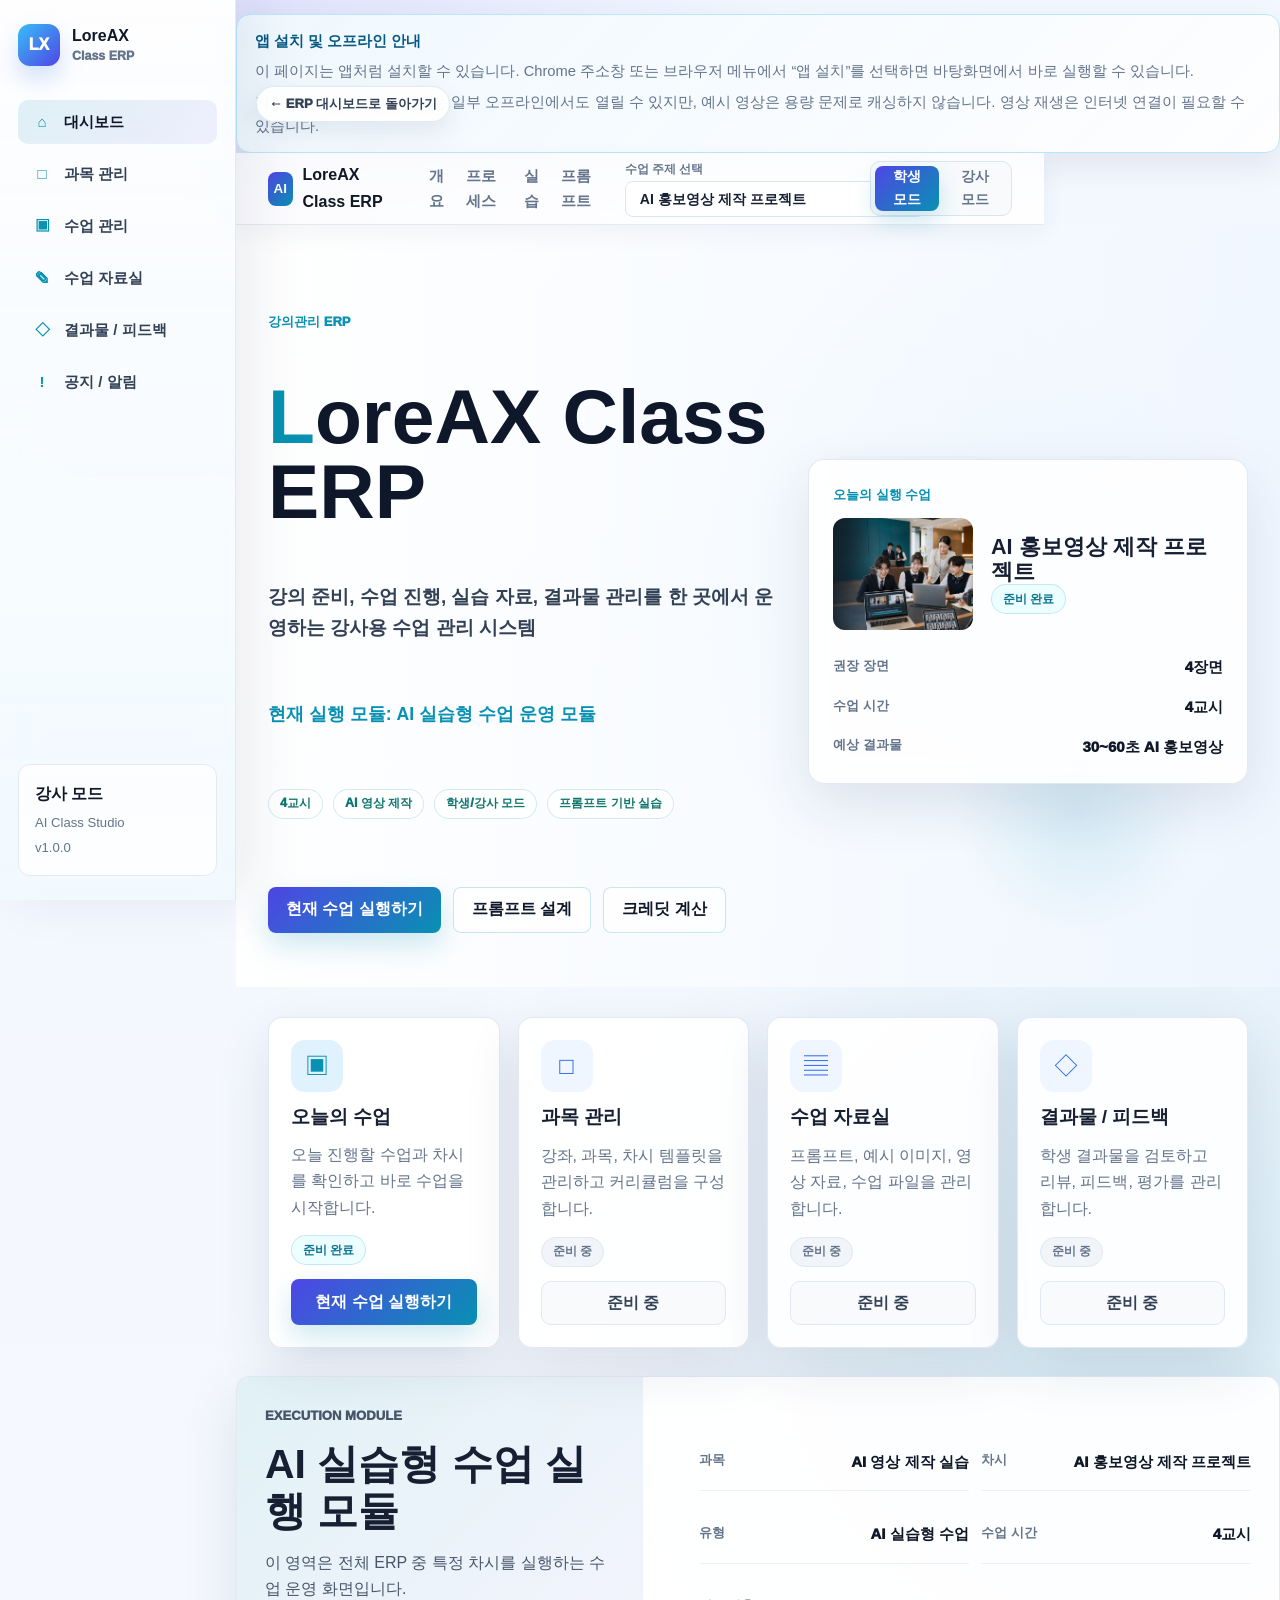
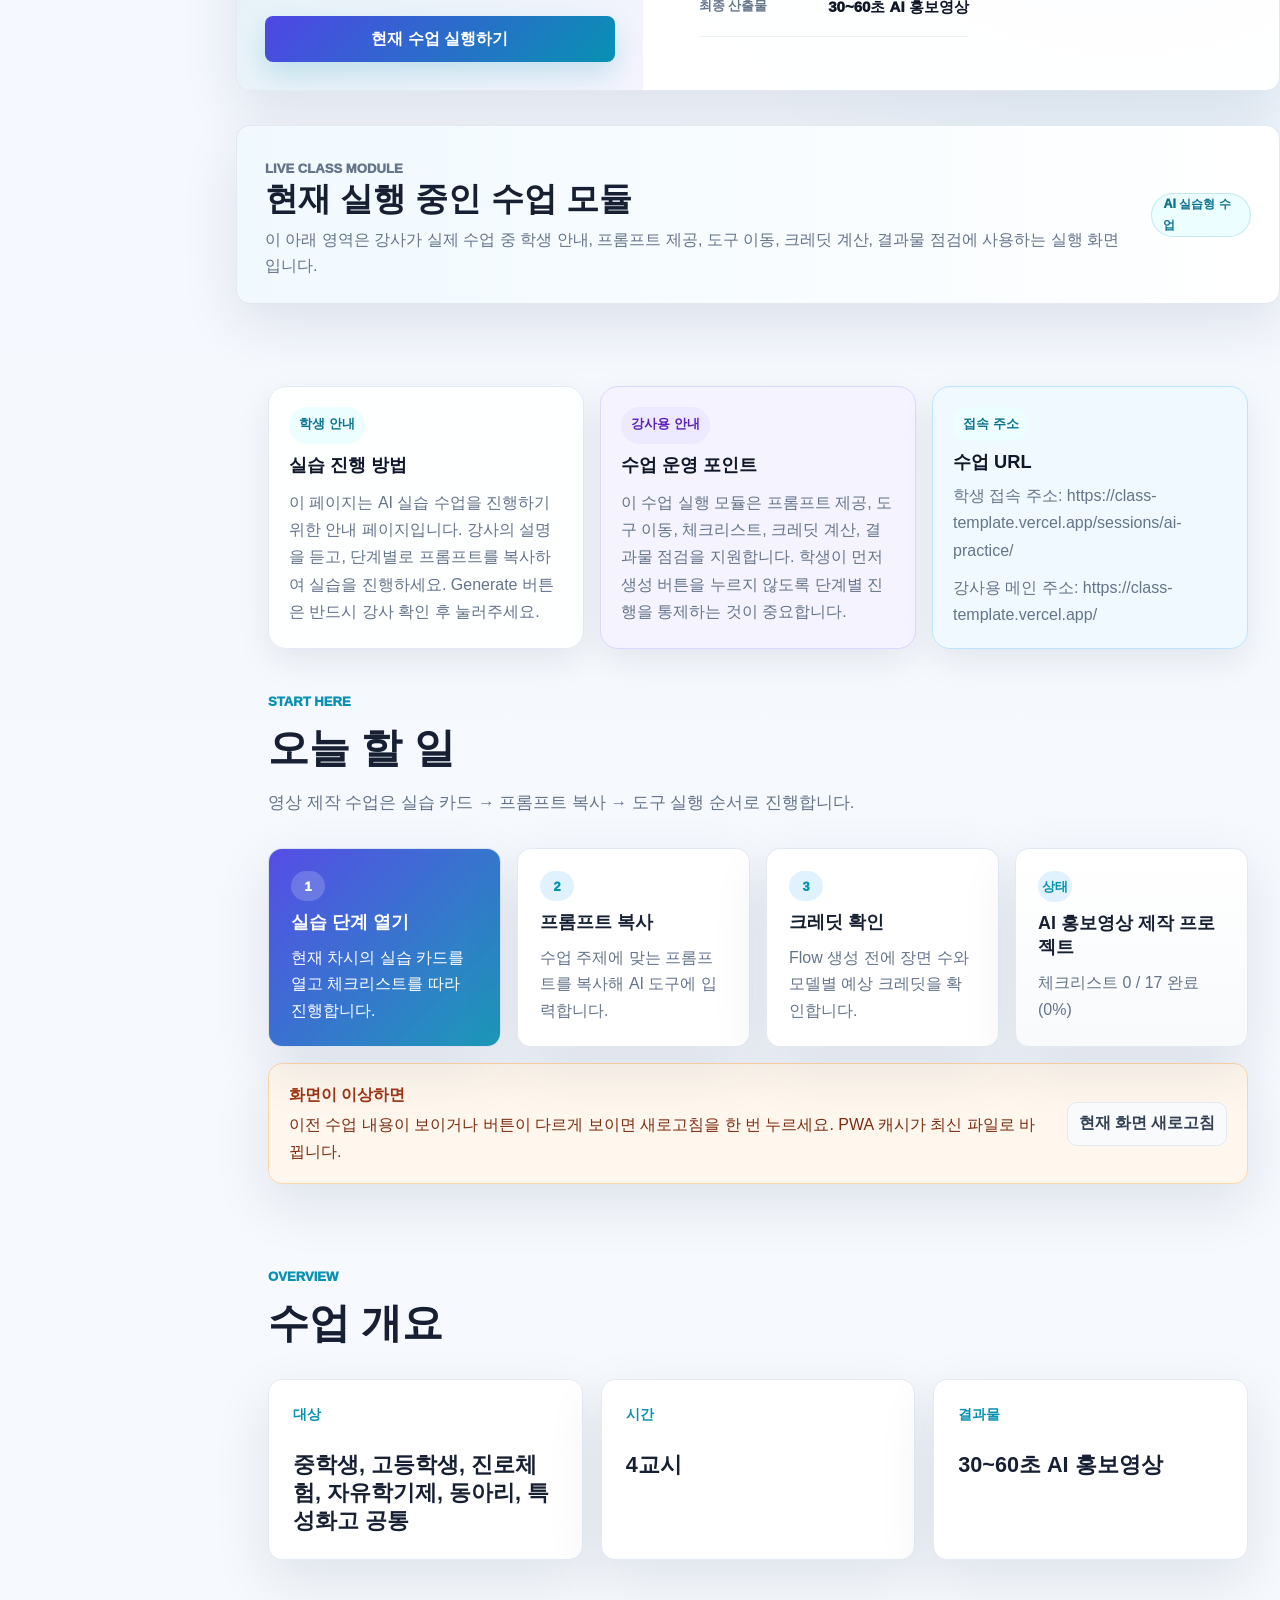
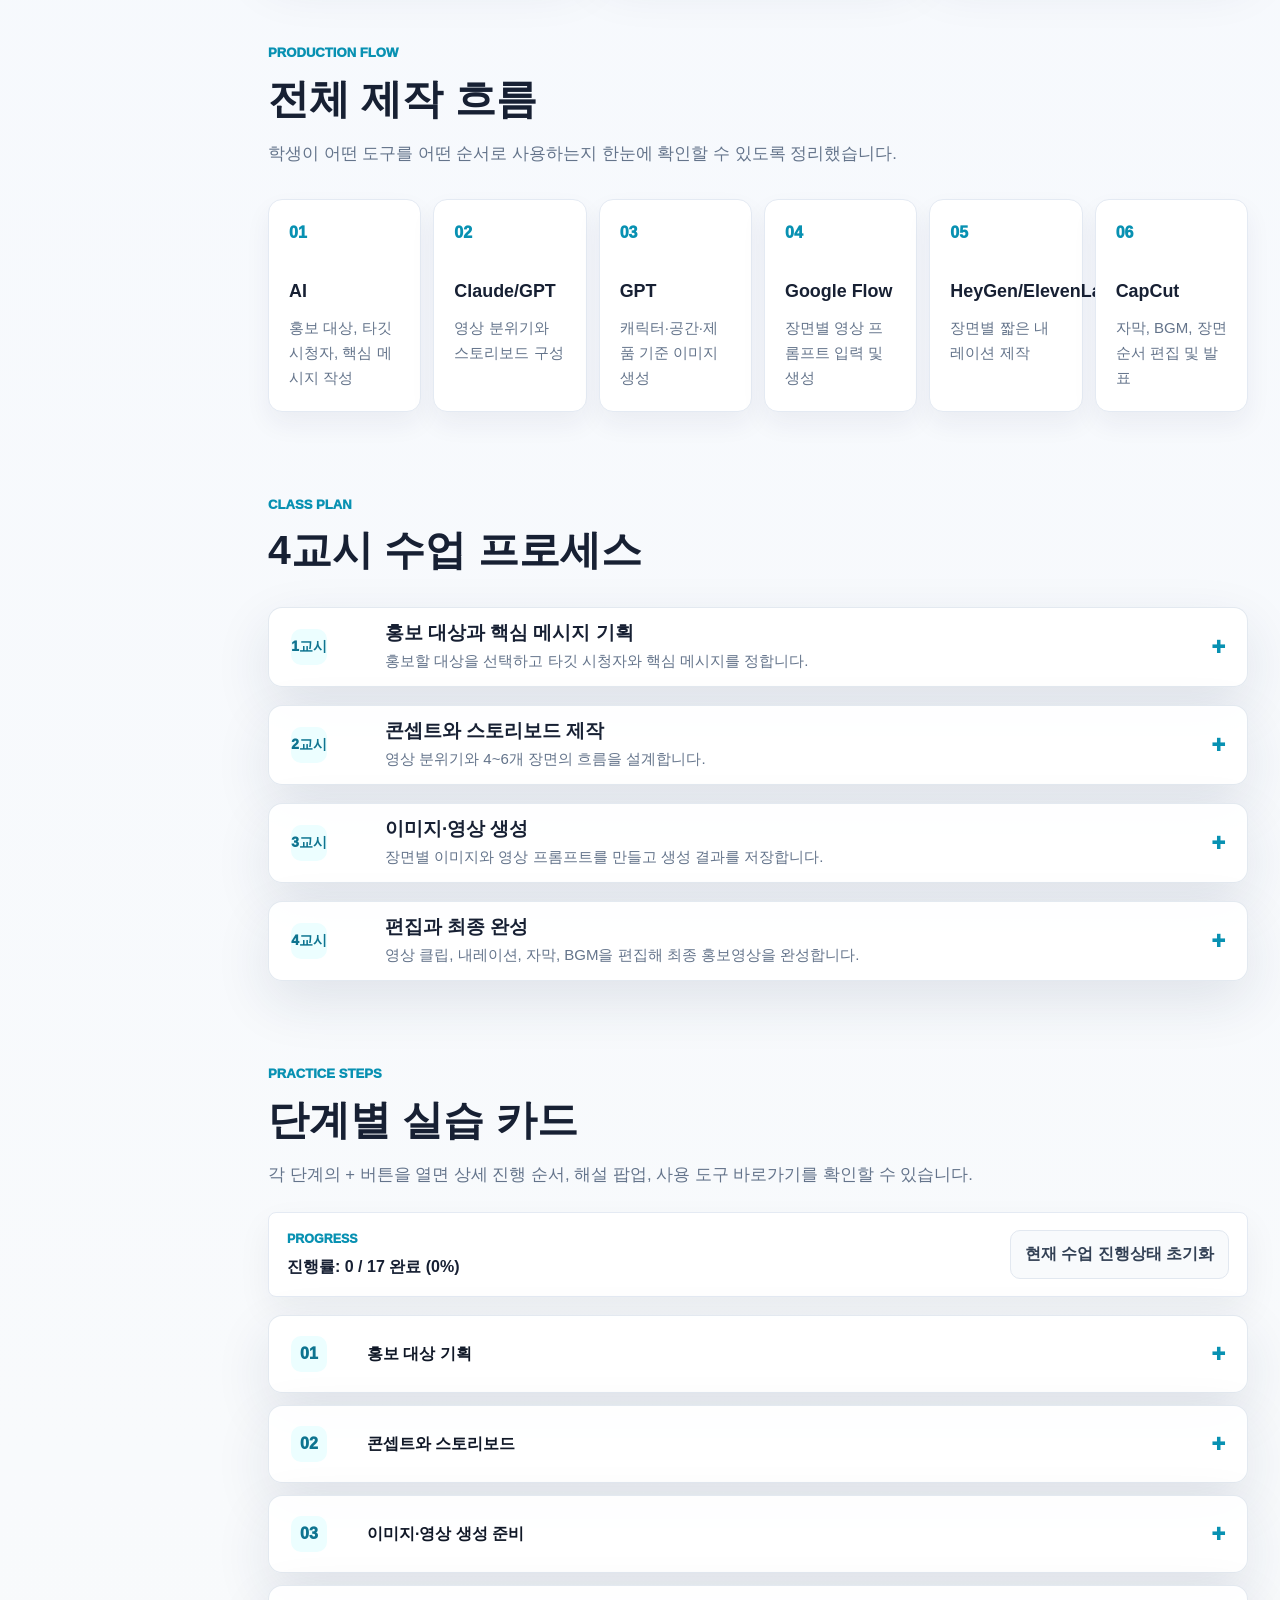
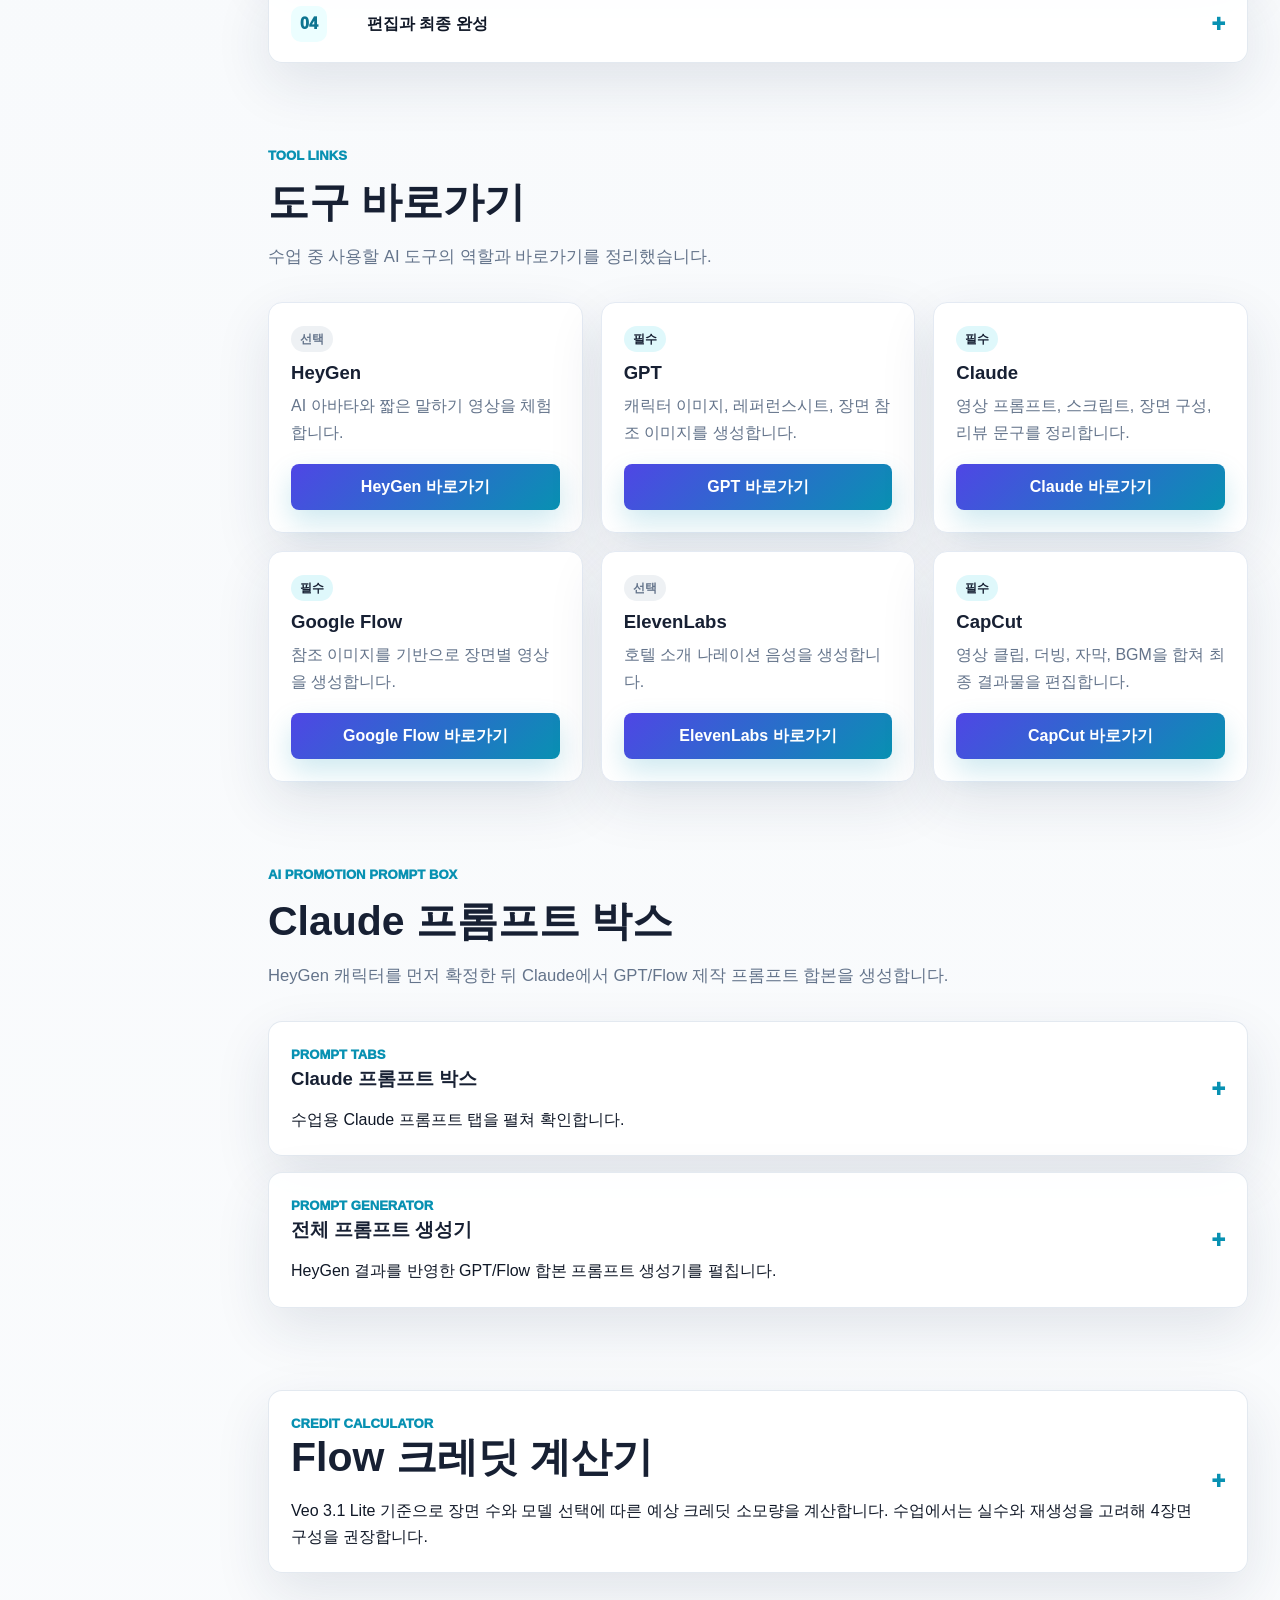
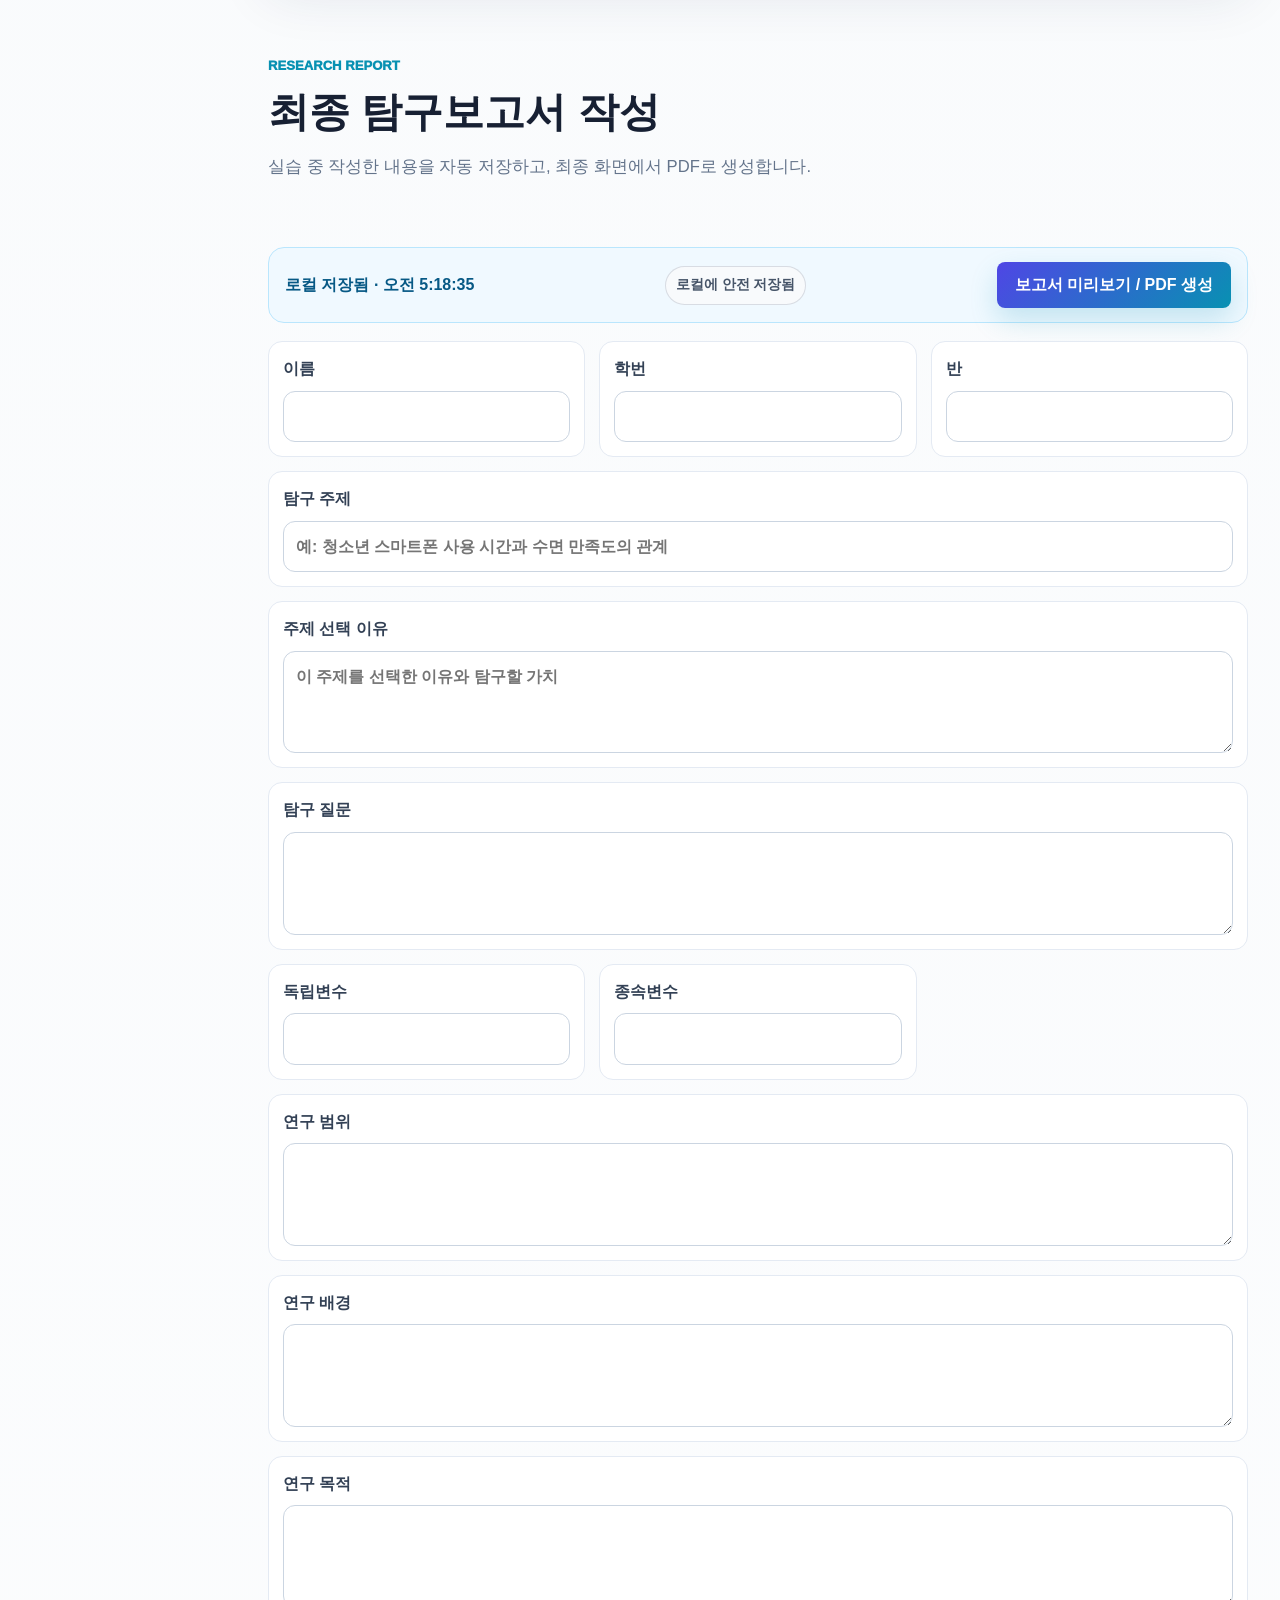
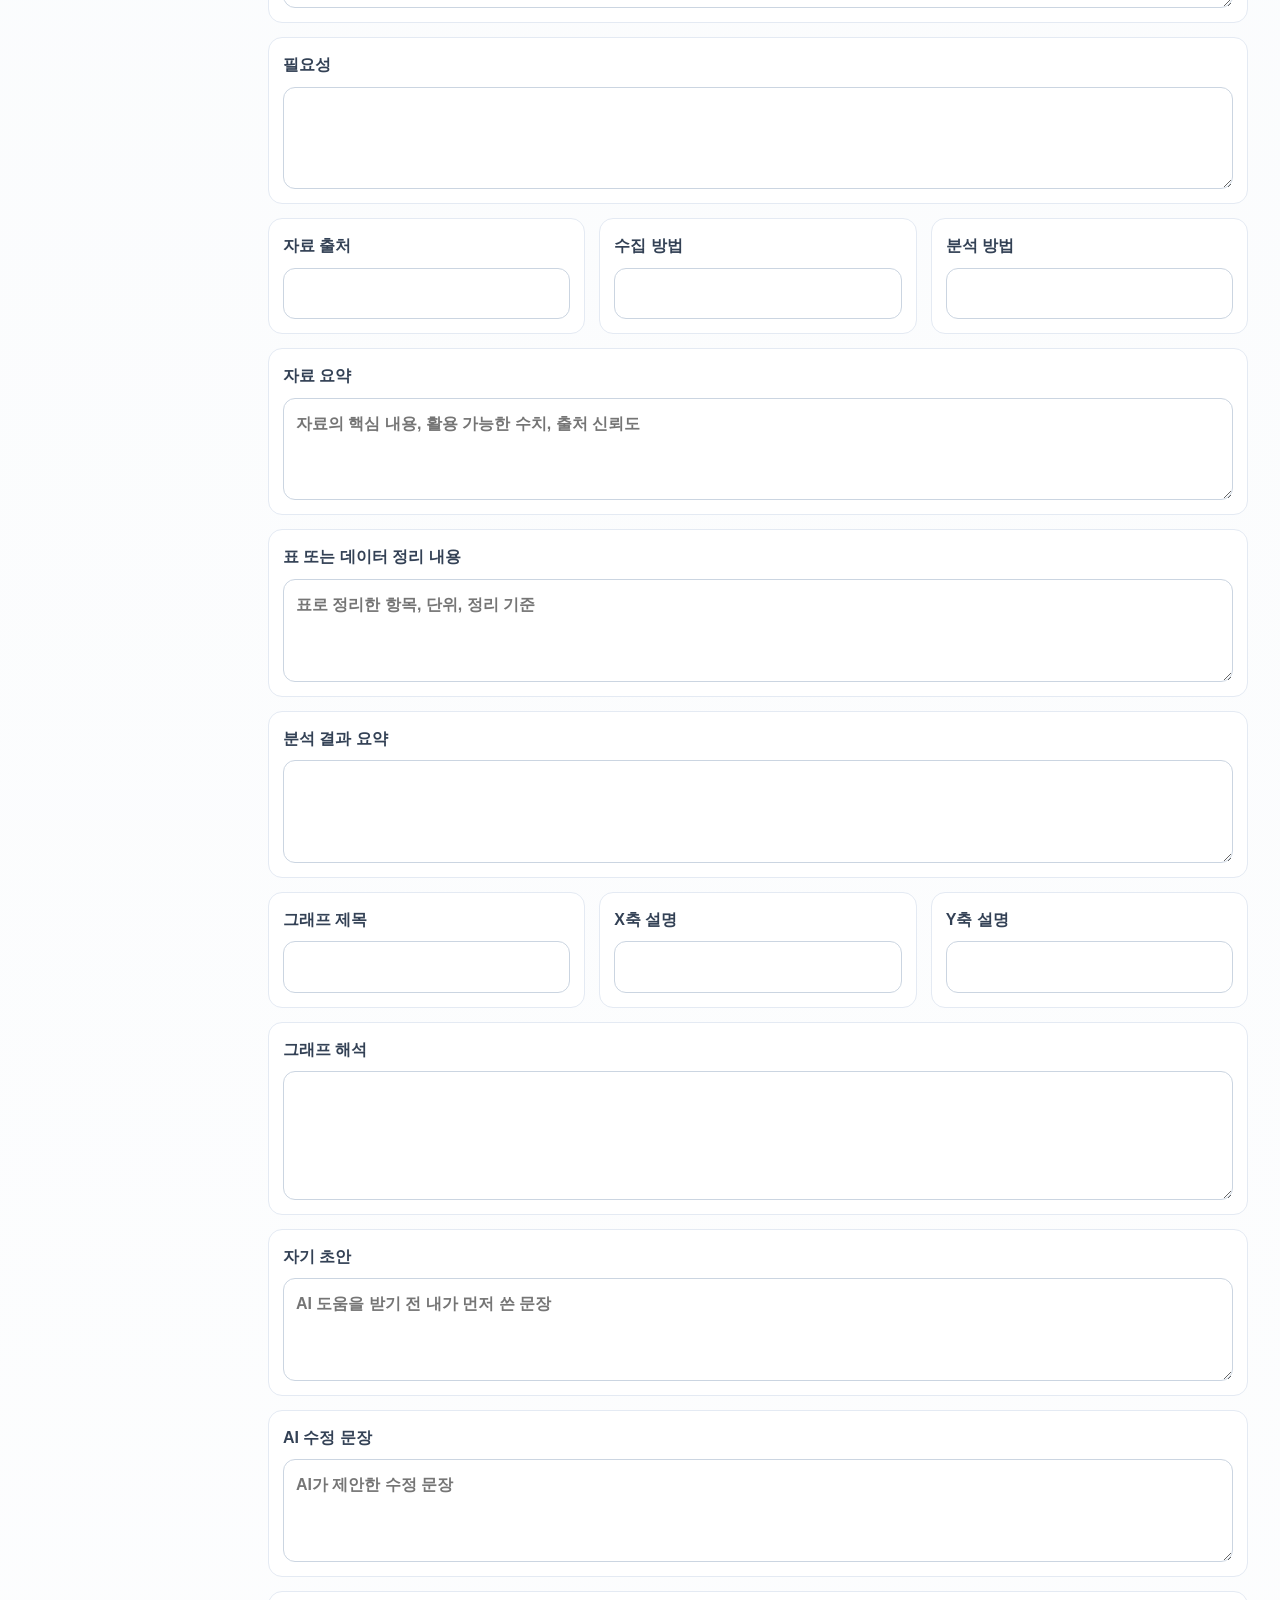
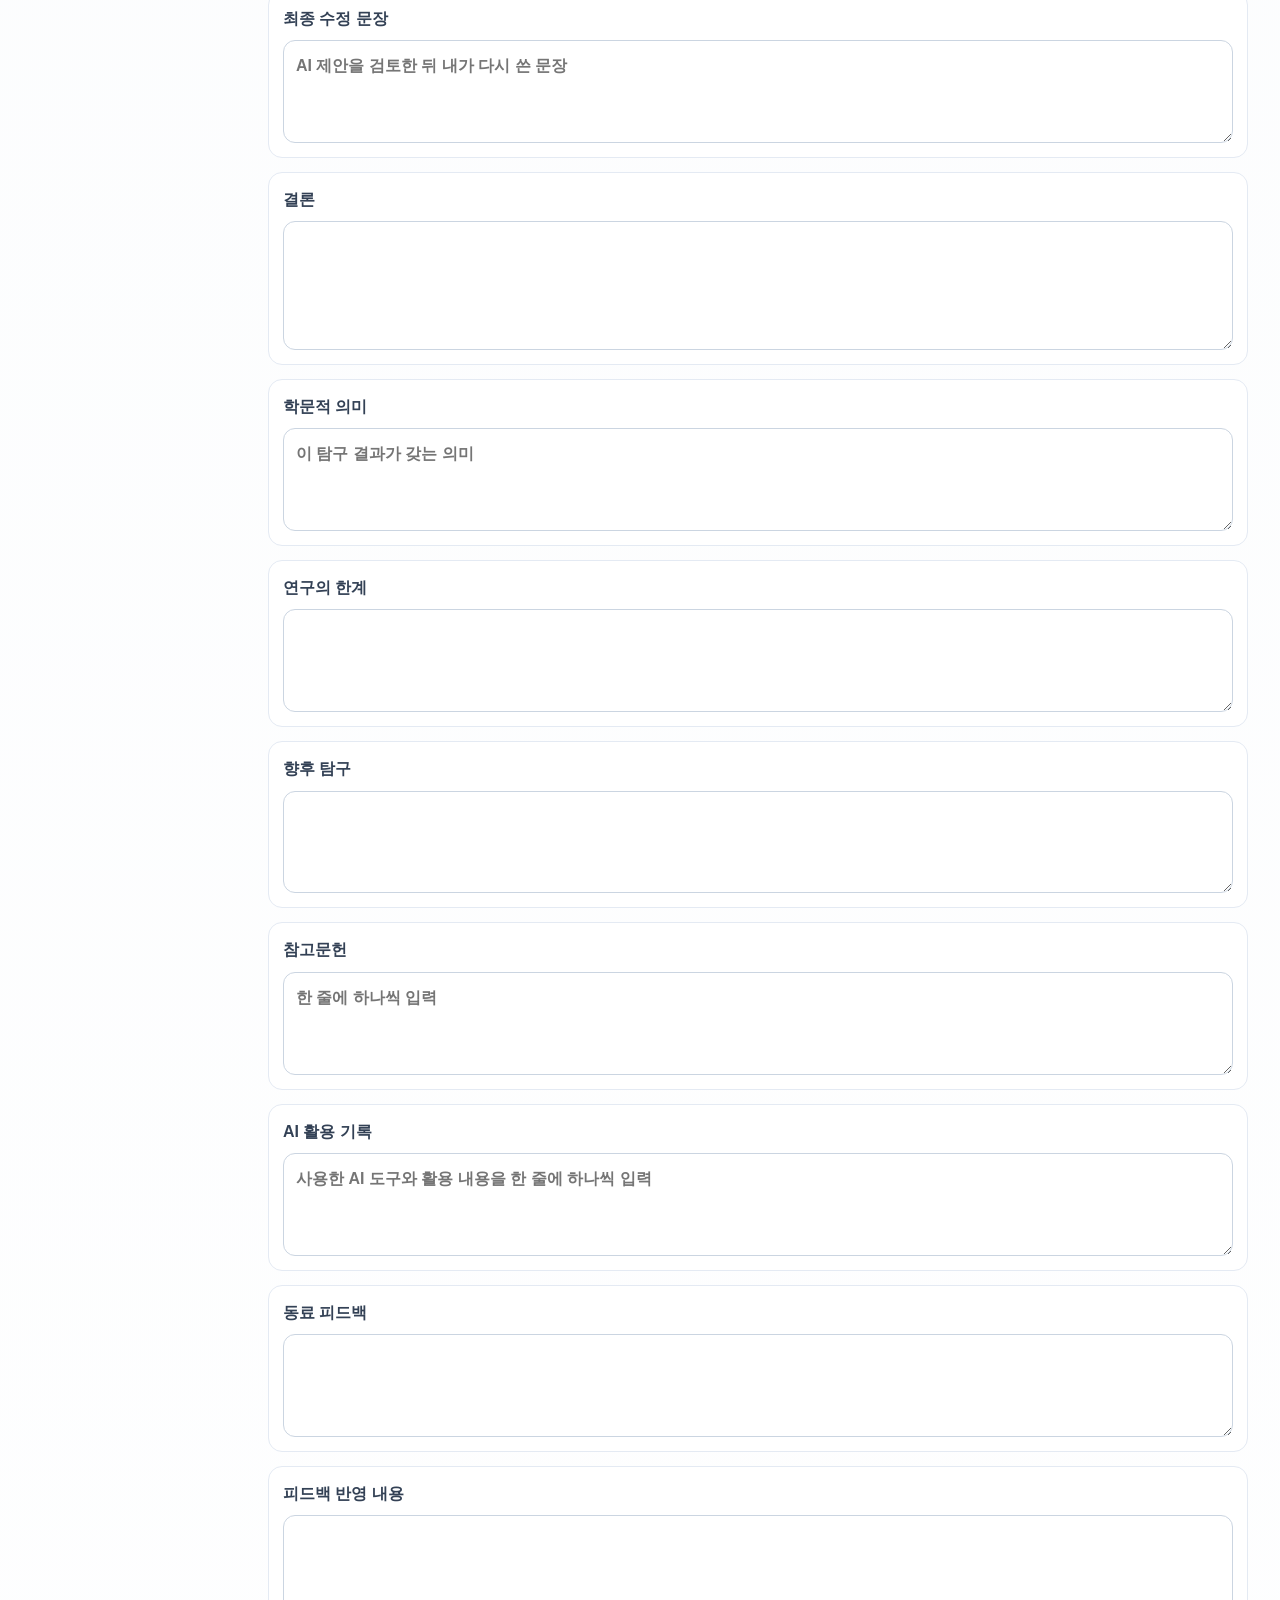
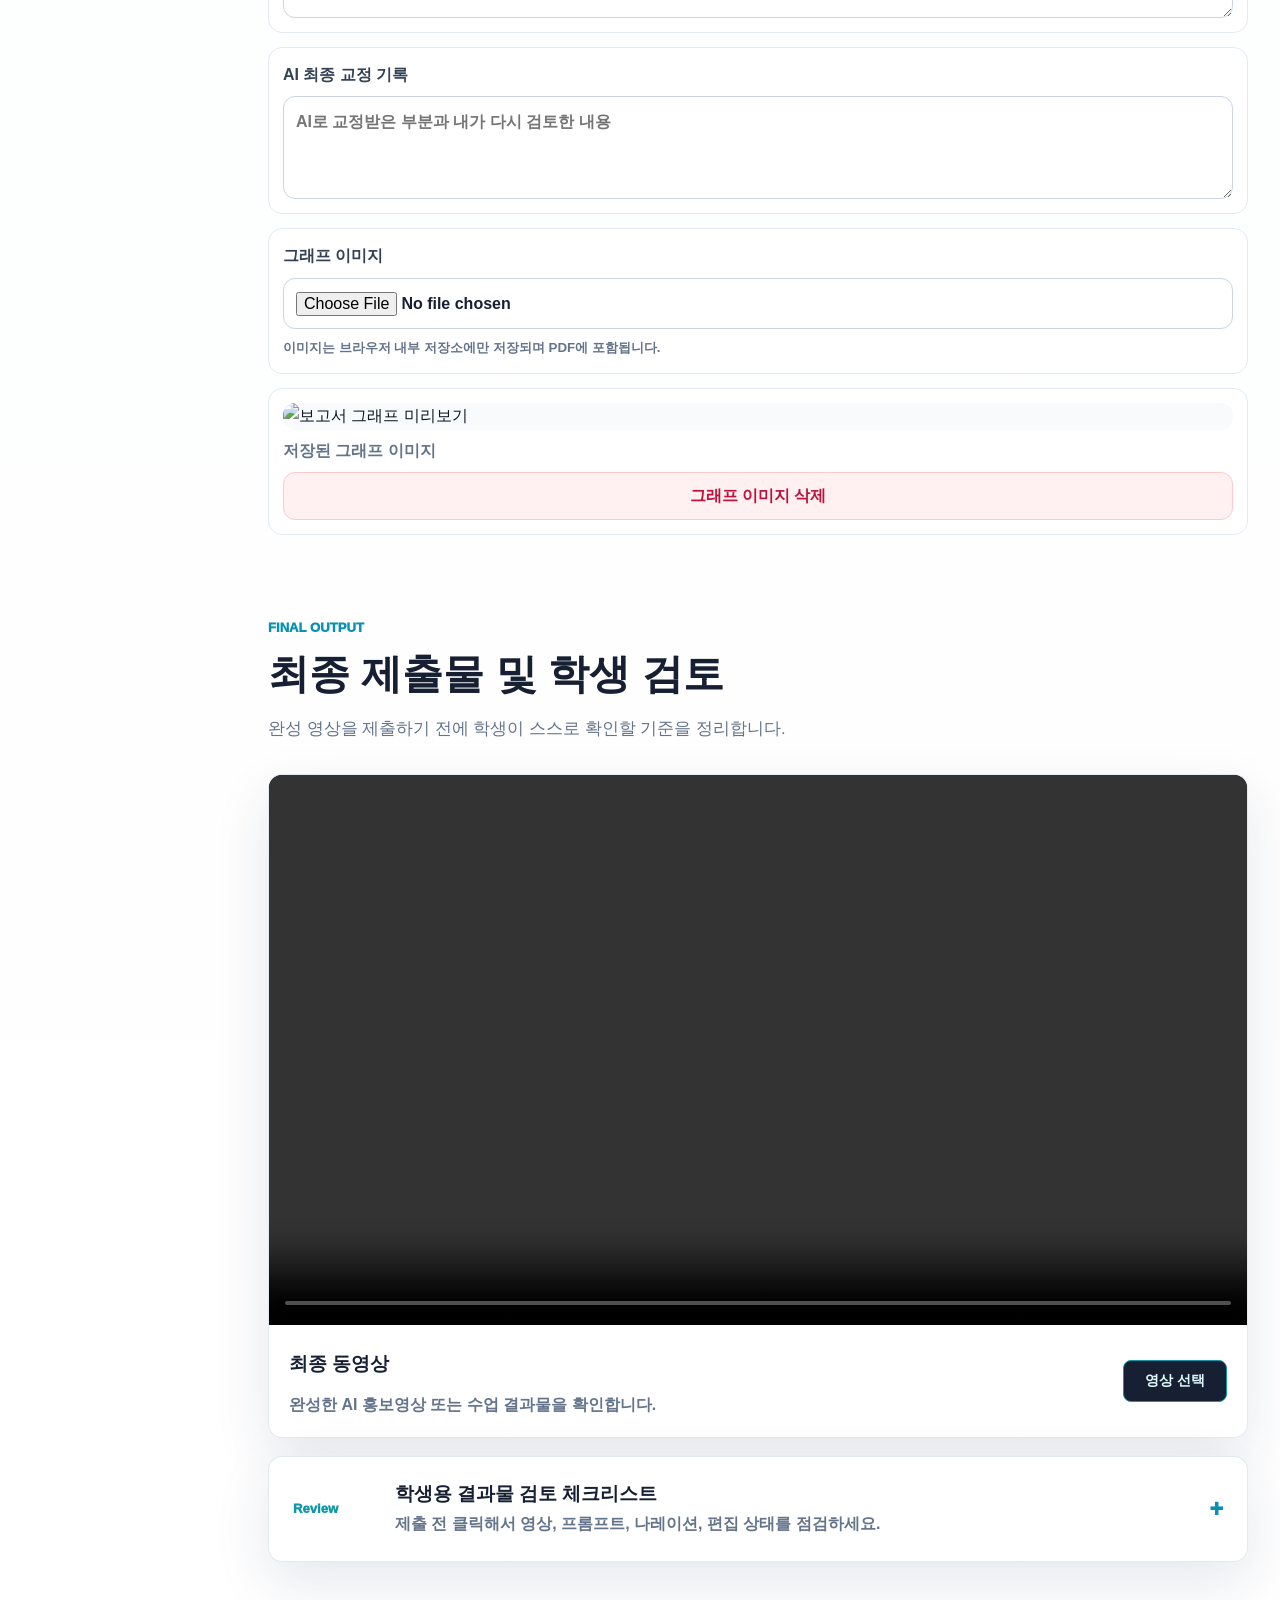
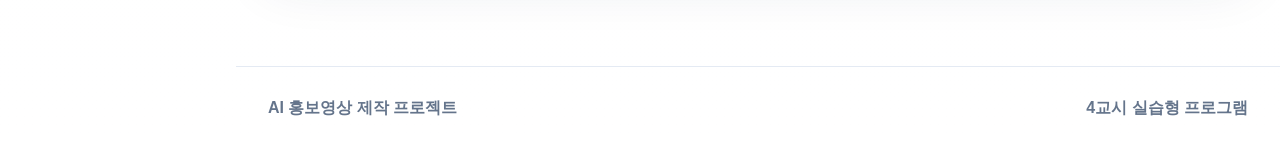
==== sessions/ai-practice/index.html @ 1d0dc6a7 "Save class-template project baseline" ====
﻿<!doctype html>
<html lang="ko">
  <head>
    <meta charset="utf-8" />
    <meta name="viewport" content="width=device-width, initial-scale=1" />
    <title>AI 홍보영상 제작 프로젝트</title>
    <meta
      name="description"
      content="중·고등학생을 위한 4교시 실습형 AI 홍보영상 제작 프로젝트"
    />
    <link
      rel="icon"
      href="data:image/svg+xml,%3Csvg xmlns='http://www.w3.org/2000/svg' viewBox='0 0 64 64'%3E%3Crect width='64' height='64' rx='14' fill='%23111b2b'/%3E%3Ctext x='32' y='39' text-anchor='middle' font-size='20' font-family='Arial' font-weight='700' fill='%23c7a15a'%3EAI%3C/text%3E%3C/svg%3E"
    />
    <link rel="manifest" href="../../manifest.json" />
    <meta name="theme-color" content="#6BCBC4" />
    <meta name="apple-mobile-web-app-capable" content="yes" />
    <meta name="apple-mobile-web-app-title" content="LoreAX ERP" />
    <meta name="apple-mobile-web-app-status-bar-style" content="default" />
    <link rel="stylesheet" href="./styles.css?v=class-ready-5" />
  </head>
  <body>
    <a class="back-to-erp" href="../../index.html">← ERP 대시보드로 돌아가기</a>
    <aside class="pwa-notice pwa-notice-compact" aria-label="앱 설치 및 오프라인 안내">
      <strong>앱 설치 및 오프라인 안내</strong>
      <p>이 페이지는 앱처럼 설치할 수 있습니다. Chrome 주소창 또는 브라우저 메뉴에서 “앱 설치”를 선택하면 바탕화면에서 바로 실행할 수 있습니다.</p>
      <p>기본 화면과 프롬프트 자료는 일부 오프라인에서도 열릴 수 있지만, 예시 영상은 용량 문제로 캐싱하지 않습니다. 영상 재생은 인터넷 연결이 필요할 수 있습니다.</p>
    </aside>
    <aside class="erp-sidebar" aria-label="ERP 사이드바">
      <a class="erp-logo" href="#top" aria-label="LoreAX Class ERP 홈">
        <span class="erp-logo-mark">LX</span>
        <span>
          <strong>LoreAX</strong>
          <small>Class ERP</small>
        </span>
      </a>
      <nav class="erp-sidebar-nav" aria-label="ERP 메뉴">
        <a class="is-active" href="#top"><span>⌂</span>대시보드</a>
        <a href="#overview"><span>□</span>과목 관리</a>
        <a href="#classes"><span>▣</span>수업 관리</a>
        <a href="#prompts"><span>✎</span>수업 자료실</a>
        <a href="#samples"><span>◇</span>결과물 / 피드백</a>
        <a href="#instructorPanel"><span>!</span>공지 / 알림</a>
      </nav>
      <div class="erp-sidebar-footer">
        <strong>강사 모드</strong>
        <span>AI Class Studio</span>
        <small>v1.0.0</small>
      </div>
    </aside>
    <header class="site-header" aria-label="상단 메뉴">
      <a class="brand" href="#top" aria-label="홈">
        <span class="brand-mark">AI</span>
        <span id="brandLabel">LoreAX Class ERP</span>
      </a>
      <nav class="nav-links" aria-label="페이지 이동">
        <a href="#overview">개요</a>
        <a href="#process">프로세스</a>
        <a href="#practice">실습</a>
        <a href="#prompts">프롬프트</a>
      </nav>
      <label class="lesson-selector">
        <span>수업 주제 선택</span>
        <select id="lessonSelect" aria-label="수업 주제 선택"></select>
      </label>
      <div class="mode-toggle" aria-label="화면 모드 선택">
        <button class="mode-toggle-button is-active" type="button" data-mode="student">학생 모드</button>
        <button class="mode-toggle-button" type="button" data-mode="teacher">강사 모드</button>
      </div>
    </header>

    <main id="top">
      <section class="hero" aria-label="강의 소개">
        <img class="hero-image" src="../../assets/hotel-ai-video-class-hero.png" alt="" aria-hidden="true" />
        <div class="hero-shade" aria-hidden="true"></div>
        <div class="hero-content">
          <p id="heroEyebrow" class="eyebrow">강의관리 ERP</p>
          <h1 id="heroTitle">LoreAX Class ERP</h1>
          <p id="heroSubtitle" class="hero-subtitle">강의 준비, 수업 진행, 실습 자료, 결과물 관리를 한 곳에서 운영하는 강사용 수업 관리 시스템</p>
          <p id="heroCopy" class="hero-copy">
            현재 실행 모듈: AI 실습형 수업 운영 모듈
          </p>
          <div class="hero-chips" aria-label="수업 주요 정보">
            <span>4교시</span>
            <span>AI 영상 제작</span>
            <span>학생/강사 모드</span>
            <span>프롬프트 기반 실습</span>
          </div>
          <div class="hero-actions" aria-label="주요 이동">
            <a class="primary-action" href="#activeModule">현재 수업 실행하기</a>
            <a class="secondary-action" href="#prompts">프롬프트 설계</a>
            <a class="secondary-action" href="#creditCalculator">크레딧 계산</a>
          </div>
          <aside class="hero-dashboard-card" aria-label="오늘의 실행 수업">
            <p class="eyebrow">오늘의 실행 수업</p>
            <div class="hero-dashboard-main">
              <img src="../../assets/hotel-ai-video-class-hero.png" alt="" aria-hidden="true" />
              <div>
                <h2 id="heroModuleTitle">AI 홍보영상 제작 프로젝트</h2>
                <span class="status-pill is-ready">준비 완료</span>
              </div>
            </div>
            <dl>
              <div><dt>권장 장면</dt><dd id="heroRecommendedScenes">4장면</dd></div>
              <div><dt>수업 시간</dt><dd id="heroDuration">4교시</dd></div>
              <div><dt>예상 결과물</dt><dd id="heroFinalOutput">30~40초 영상</dd></div>
            </dl>
          </aside>
        </div>
      </section>

      <section class="erp-dashboard section" aria-label="ERP 메인 카드">
        <article class="erp-main-card is-primary">
          <span class="erp-card-icon">▣</span>
          <h2>오늘의 수업</h2>
          <p>오늘 진행할 수업과 차시를 확인하고 바로 수업을 시작합니다.</p>
          <span class="status-pill is-ready">준비 완료</span>
          <a class="primary-action" href="#activeModule">현재 수업 실행하기</a>
        </article>
        <article class="erp-main-card">
          <span class="erp-card-icon">□</span>
          <h2>과목 관리</h2>
          <p>강좌, 과목, 차시 템플릿을 관리하고 커리큘럼을 구성합니다.</p>
          <span class="status-pill is-muted">준비 중</span>
          <button class="secondary-dashboard-button" type="button">준비 중</button>
        </article>
        <article class="erp-main-card">
          <span class="erp-card-icon">▤</span>
          <h2>수업 자료실</h2>
          <p>프롬프트, 예시 이미지, 영상 자료, 수업 파일을 관리합니다.</p>
          <span class="status-pill is-muted">준비 중</span>
          <button class="secondary-dashboard-button" type="button">준비 중</button>
        </article>
        <article class="erp-main-card">
          <span class="erp-card-icon">◇</span>
          <h2>결과물 / 피드백</h2>
          <p>학생 결과물을 검토하고 리뷰, 피드백, 평가를 관리합니다.</p>
          <span class="status-pill is-muted">준비 중</span>
          <button class="secondary-dashboard-button" type="button">준비 중</button>
        </article>
      </section>

      <section class="module-launch section" aria-label="수업 실행 모듈 안내">
        <div class="module-launch-copy">
          <p class="eyebrow">Execution Module</p>
          <h2>AI 실습형 수업 실행 모듈</h2>
          <p>이 영역은 전체 ERP 중 특정 차시를 실행하는 수업 운영 화면입니다.</p>
          <a class="primary-action" href="#activeModule">현재 수업 실행하기</a>
        </div>
        <dl class="module-launch-meta">
          <div><dt>과목</dt><dd>AI 영상 제작 실습</dd></div>
          <div><dt>차시</dt><dd id="moduleLessonTitle">AI 홍보영상 제작 프로젝트</dd></div>
          <div><dt>유형</dt><dd>AI 실습형 수업</dd></div>
          <div><dt>수업 시간</dt><dd id="moduleDuration">4교시</dd></div>
          <div><dt>최종 산출물</dt><dd id="moduleFinalOutput">30~60초 AI 홍보영상</dd></div>
        </dl>
      </section>

      <section id="activeModule" class="active-module-intro section">
        <div>
          <p class="eyebrow">Live Class Module</p>
          <h2>현재 실행 중인 수업 모듈</h2>
          <p>
            이 아래 영역은 강사가 실제 수업 중 학생 안내, 프롬프트 제공, 도구 이동,
            크레딧 계산, 결과물 점검에 사용하는 실행 화면입니다.
          </p>
        </div>
        <span class="status-pill is-ready">AI 실습형 수업</span>
      </section>

      <section class="section class-notice-grid" aria-label="수업 안내">
        <article class="class-notice-card">
          <span>학생 안내</span>
          <h2>실습 진행 방법</h2>
          <p>이 페이지는 AI 실습 수업을 진행하기 위한 안내 페이지입니다. 강사의 설명을 듣고, 단계별로 프롬프트를 복사하여 실습을 진행하세요. Generate 버튼은 반드시 강사 확인 후 눌러주세요.</p>
        </article>
        <article class="class-notice-card teacher-guide-card">
          <span>강사용 안내</span>
          <h2>수업 운영 포인트</h2>
          <p>이 수업 실행 모듈은 프롬프트 제공, 도구 이동, 체크리스트, 크레딧 계산, 결과물 점검을 지원합니다. 학생이 먼저 생성 버튼을 누르지 않도록 단계별 진행을 통제하는 것이 중요합니다.</p>
        </article>
        <article class="class-notice-card url-guide-card">
          <span>접속 주소</span>
          <h2>수업 URL</h2>
          <p>학생 접속 주소: https://class-template.vercel.app/sessions/ai-practice/</p>
          <p>강사용 메인 주소: https://class-template.vercel.app/</p>
        </article>
      </section>

      <section id="quickStart" class="section quick-start-section" aria-label="오늘 할 일">
        <div class="section-heading">
          <p class="eyebrow">Start Here</p>
          <h2>오늘 할 일</h2>
          <p id="quickStartDescription">강사의 안내를 듣고 아래 순서대로 실습을 진행하세요.</p>
        </div>
        <div id="quickActionGrid" class="quick-action-grid"></div>
        <aside class="cache-safety-card" aria-label="화면 갱신 안내">
          <div>
            <strong>화면이 이상하면</strong>
            <p>이전 수업 내용이 보이거나 버튼이 다르게 보이면 새로고침을 한 번 누르세요. PWA 캐시가 최신 파일로 바뀝니다.</p>
          </div>
          <button id="hardRefreshButton" class="secondary-dashboard-button" type="button">현재 화면 새로고침</button>
        </aside>
      </section>

      <section id="preflightPanel" class="section preflight-panel teacher-only" aria-label="수업 전 체크" hidden>
        <div class="section-heading">
          <p class="eyebrow">Teacher Preflight</p>
          <h2>수업 전 체크</h2>
          <p>수업 시작 전에 현재 수업, 저장 상태, 보고서/PDF 화면, 강사용 현황 화면을 빠르게 확인합니다.</p>
        </div>
        <div id="preflightGrid" class="preflight-grid"></div>
      </section>

      <section id="overview" class="section">
        <div class="section-heading">
          <p class="eyebrow">Overview</p>
          <h2>수업 개요</h2>
        </div>
        <div class="overview-grid">
          <article>
            <span>대상</span>
            <strong id="overviewAudience">중학생·고등학생 공통</strong>
          </article>
          <article>
            <span>시간</span>
            <strong id="overviewDuration">총 4교시</strong>
          </article>
          <article>
            <span>결과물</span>
            <strong id="overviewOutput">AI 홍보영상 1편</strong>
          </article>
        </div>
      </section>

      <section id="process" class="section">
        <div class="section-heading">
          <p class="eyebrow">Production Flow</p>
          <h2>전체 제작 흐름</h2>
          <p>학생이 어떤 도구를 어떤 순서로 사용하는지 한눈에 확인할 수 있도록 정리했습니다.</p>
        </div>
        <ol id="flowTimeline" class="flow-timeline" aria-label="전체 제작 흐름"></ol>
      </section>

      <section id="classes" class="section">
        <div class="section-heading class-heading-row">
          <div>
            <p class="eyebrow">Class Plan</p>
            <h2>4교시 수업 프로세스</h2>
          </div>
        </div>
        <div id="classCards" class="class-card-grid"></div>
      </section>

      <section id="practice" class="section">
        <div class="section-heading">
          <p class="eyebrow">Practice Steps</p>
          <h2>단계별 실습 카드</h2>
          <p>각 단계의 + 버튼을 열면 상세 진행 순서, 해설 팝업, 사용 도구 바로가기를 확인할 수 있습니다.</p>
        </div>
        <div id="progressPanel" class="progress-panel">
          <div>
            <span class="progress-label">Progress</span>
            <strong id="progressText">진행률: 0 / 0 완료</strong>
            <p id="progressTeacherNote" class="progress-teacher-note teacher-only" hidden>
              학생이 중간에 수업 주제를 바꾸면 진행상태가 수업별로 따로 저장됩니다.
              실습실 공용 PC에서는 수업 종료 후 진행상태 초기화를 안내하세요.
            </p>
          </div>
          <button id="resetProgressButton" class="progress-reset-button" type="button">
            현재 수업 진행상태 초기화
          </button>
        </div>
        <div id="practiceAccordion" class="practice-accordion"></div>
      </section>

      <section id="tools" class="section">
        <div class="section-heading">
          <p class="eyebrow">Tool Links</p>
          <h2>도구 바로가기</h2>
          <p>수업 중 사용할 AI 도구의 역할과 바로가기를 정리했습니다.</p>
        </div>
        <div id="toolCards" class="tool-card-grid"></div>
      </section>

      <section id="instructorPanel" class="section teacher-only" hidden>
        <div class="section-heading">
          <p class="eyebrow">Teacher Operation</p>
          <h2>강사용 운영 메모</h2>
          <p>강사 모드에서만 보이는 수업 통제, 리스크, 크레딧 관리 안내입니다.</p>
        </div>
        <div id="instructorNotes" class="teacher-note-grid"></div>
        <div class="section-heading teacher-risk-heading">
          <p class="eyebrow">Risk Warnings</p>
          <h2>학생 실수 방지 체크</h2>
        </div>
        <div id="riskWarnings" class="risk-warning-grid"></div>
      </section>

      <section id="prompts" class="section">
        <div class="section-heading">
          <p class="eyebrow">Claude Prompt Box</p>
          <h2>Claude 프롬프트 박스</h2>
          <p>HeyGen 캐릭터를 먼저 확정한 뒤 Claude에서 GPT/Flow 제작 프롬프트 합본을 생성합니다.</p>
        </div>
        <details class="prompt-fold-panel">
          <summary class="prompt-fold-summary">
            <div>
              <p class="eyebrow">Prompt Tabs</p>
              <h3>Claude 프롬프트 박스</h3>
              <p>수업용 Claude 프롬프트 탭을 펼쳐 확인합니다.</p>
            </div>
          </summary>
        <div class="prompt-shell">
          <div id="promptTabs" class="prompt-tabs" role="tablist" aria-label="프롬프트 종류"></div>
          <div id="promptPanels" class="prompt-panels"></div>
        </div>
        </details>
        <details class="prompt-fold-panel">
          <summary class="prompt-fold-summary">
            <div>
              <p class="eyebrow">Prompt Generator</p>
              <h3>전체 프롬프트 생성기</h3>
              <p>HeyGen 결과를 반영한 GPT/Flow 합본 프롬프트 생성기를 펼칩니다.</p>
            </div>
          </summary>
        <div id="promptGenerator" class="prompt-generator">
          <div class="prompt-generator-head">
            <div>
              <p class="eyebrow">Prompt Generator</p>
              <h3>전체 프롬프트 생성기</h3>
              <p>
                먼저 HeyGen 캐릭터를 확정한 뒤, 그 결과를 반영해 GPT 레퍼런스샷과 Flow 4장면 프롬프트 합본을 생성합니다.
              </p>
            </div>
            <button id="regeneratePromptsButton" class="copy-button" type="button">기본값으로 다시 생성</button>
          </div>
          <div class="prompt-generator-controls">
            <label><span>프로젝트/수업명</span><input id="promptProjectTitle" type="text" /></label>
            <label><span>홍보 대상 유형</span><select id="promptTargetType"><option>우리 학교</option><option>학과 또는 동아리</option><option>지역 명소</option><option>축제 또는 행사</option><option>소상공인 매장</option><option>제품</option><option>서비스</option><option>공공 캠페인</option><option>호텔·숙박시설</option><option>직접 입력</option></select></label><label><span>홍보 대상명</span><input id="promptPlaceName" type="text" /></label>
            <label><span>핵심 장면 1</span><input id="promptPlaceOne" type="text" /></label>
            <label><span>핵심 장면 2</span><input id="promptPlaceTwo" type="text" /></label>
            <label><span>캐릭터 역할</span><input id="promptCharacterRole" type="text" /></label>
            <label><span>영상 분위기</span><input id="promptTone" type="text" /></label>
            <label class="is-wide"><span>HeyGen 캐릭터 결과 메모</span><textarea id="promptHeygenResult" rows="4" placeholder="HeyGen에서 확정한 캐릭터 외형, 복장, 말투, 대사 결과를 붙여 넣으세요."></textarea></label>
          </div>
          <div class="generated-prompt-grid">
            <article class="generated-prompt-card">
              <div class="generated-prompt-head">
                <h4>1. HeyGen 캐릭터 생성 프롬프트 요청</h4>
                <button class="copy-button" type="button" data-copy-generated="heygen">복사</button>
              </div>
              <pre id="generatedHeygenPrompt"></pre>
            </article>
            <article class="generated-prompt-card">
              <div class="generated-prompt-head">
                <h4>2. GPT 레퍼런스샷 생성 조건</h4>
                <button class="copy-button" type="button" data-copy-generated="reference">복사</button>
              </div>
              <pre id="generatedReferencePrompt"></pre>
            </article>
            <article class="generated-prompt-card is-wide">
              <div class="generated-prompt-head">
                <h4>3. HeyGen 결과 반영 합본 생성 프롬프트</h4>
                <button class="copy-button" type="button" data-copy-generated="combined">합본 요청문 복사</button>
              </div>
              <p class="generated-prompt-help">
                HeyGen 캐릭터를 만든 뒤 결과 메모를 입력하고 복사하세요. Claude가 GPT 레퍼런스샷, Flow 4장면, 장면별 한국어 나레이션을 한 번에 정리합니다.
              </p>
              <pre id="generatedCombinedPrompt"></pre>
            </article>
            <article class="generated-prompt-card is-wide">
              <div class="generated-prompt-head">
                <h4>4. 합본에 포함될 장면별 Flow 생성 조건</h4>
                <button class="copy-button" type="button" data-copy-generated="videos">4장면 조건 전체 복사</button>
              </div>
              <p class="generated-prompt-help">
                아래 조건은 따로 또 생성하라는 뜻이 아니라, 위 합본 요청문 안에 포함되는 장면 설계 기준입니다.
              </p>
              <div class="generated-scene-grid">
                <section class="generated-scene-card">
                  <div class="generated-prompt-head"><h5>장면 1 · 인트로 조건</h5><button class="copy-button" type="button" data-copy-generated="scene1">조건 복사</button></div>
                  <pre id="generatedScenePrompt1"></pre>
                </section>
                <section class="generated-scene-card">
                  <div class="generated-prompt-head"><h5>장면 2 · 핵심 소개 1 조건</h5><button class="copy-button" type="button" data-copy-generated="scene2">조건 복사</button></div>
                  <pre id="generatedScenePrompt2"></pre>
                </section>
                <section class="generated-scene-card">
                  <div class="generated-prompt-head"><h5>장면 3 · 핵심 소개 2 조건</h5><button class="copy-button" type="button" data-copy-generated="scene3">조건 복사</button></div>
                  <pre id="generatedScenePrompt3"></pre>
                </section>
                <section class="generated-scene-card">
                  <div class="generated-prompt-head"><h5>장면 4 · 아웃트로 조건</h5><button class="copy-button" type="button" data-copy-generated="scene4">조건 복사</button></div>
                  <pre id="generatedScenePrompt4"></pre>
                </section>
              </div>
              <pre id="generatedVideoPrompts" class="generated-all-scenes" hidden></pre>
            </article>
          </div>
        </div>
        </details>
      </section>
      <section id="creditCalculator" class="section">
        <details class="credit-calculator-panel">
          <summary class="credit-calculator-summary">
            <div>
              <p class="eyebrow">Credit Calculator</p>
              <h2>Flow 크레딧 계산기</h2>
              <p>
                Veo 3.1 Lite 기준으로 장면 수와 모델 선택에 따른 예상 크레딧 소모량을 계산합니다.
                수업에서는 실수와 재생성을 고려해 4장면 구성을 권장합니다.
              </p>
            </div>
          </summary>
          <div class="credit-calculator-card">
            <div class="credit-control-grid">
              <label>
                <span>총 보유 크레딧</span>
                <input id="totalCreditsInput" type="number" min="0" step="1" value="50" />
              </label>
              <label>
                <span>장면 수</span>
                <input id="sceneCountInput" type="number" min="1" max="8" step="1" value="4" />
              </label>
              <label>
                <span>장면당 크레딧</span>
                <select id="creditPerSceneSelect"></select>
              </label>
            </div>
            <div class="credit-result-grid">
              <article>
                <span>예상 사용 크레딧</span>
                <strong id="expectedCredits">40</strong>
              </article>
              <article>
                <span>예상 남은 크레딧</span>
                <strong id="remainingCredits">10</strong>
              </article>
              <article id="creditStatusCard" class="credit-status is-safe">
                <span id="creditStatusLabel">안전</span>
                <p id="creditStatusMessage">예비 크레딧이 남아 있습니다. 실수나 재생성에 대비할 수 있습니다.</p>
              </article>
            </div>
            <article class="credit-guidance-card">
              <h3>4장면 권장 안내</h3>
              <p>
                Veo 3.1 Lite 기준으로 10초 영상 1개 생성 시 기본 10크레딧이 차감됩니다.
                프롬프트가 길거나 요구사항이 많을 경우 영상이 8초 또는 6초로 줄어들 수 있으며,
                이 경우에도 10크레딧이 차감될 수 있습니다.
              </p>
              <p>
                상위 모델 또는 Omni Flash가 적용되면 1개 장면에 15크레딧이 차감될 수 있습니다.
                따라서 50크레딧 안에서 안정적으로 수업을 운영하려면
                인트로 + 핵심 소개 2장면 + 아웃트로의 총 4장면 구성이 가장 적합합니다.
              </p>
            </article>
            <article id="creditTeacherNotes" class="credit-teacher-notes teacher-only" hidden>
              <h3>강사용 메모</h3>
              <ul>
                <li>5장면 제작은 이론상 가능하지만 수업에서는 위험할 수 있습니다.</li>
                <li>모델 선택 실수로 15크레딧이 차감될 수 있습니다.</li>
                <li>학생이 크레딧을 잘못 소모하면 핵심 소개 장면 수를 줄이세요.</li>
                <li>최소 완성 구조는 인트로 + 핵심 소개 1장면 + 아웃트로입니다.</li>
                <li>Generate 버튼은 반드시 강사 확인 후 누르게 하세요.</li>
              </ul>
            </article>
          </div>
        </details>
      </section>

      <section id="reportBuilder" class="section report-builder-section">
        <div class="section-heading">
          <p class="eyebrow">Research Report</p>
          <h2>최종 탐구보고서 작성</h2>
          <p>실습 중 작성한 내용을 자동 저장하고, 최종 화면에서 PDF로 생성합니다.</p>
        </div>
        <div class="report-save-status" role="status" aria-live="polite">
          <span id="reportSaveStatus">로컬 저장 대기 중</span>
          <span id="serverSyncStatus" class="server-sync-status">로컬에 안전 저장됨</span>
          <a class="primary-action" href="./report/">보고서 미리보기 / PDF 생성</a>
        </div>
        <div class="report-form-grid">
          <label><span>이름</span><input data-report-path="student.name" type="text" autocomplete="name" /></label>
          <label><span>학번</span><input data-report-path="student.studentNumber" type="text" inputmode="numeric" /></label>
          <label><span>반</span><input data-report-path="student.className" type="text" /></label>
          <label class="is-wide"><span>탐구 주제</span><input data-report-path="report.title" type="text" placeholder="예: 청소년 스마트폰 사용 시간과 수면 만족도의 관계" /></label>
          <label class="is-wide"><span>주제 선택 이유</span><textarea data-report-path="report.topicReason" rows="3" placeholder="이 주제를 선택한 이유와 탐구할 가치"></textarea></label>
          <label class="is-wide"><span>탐구 질문</span><textarea data-report-path="report.researchQuestion" rows="3"></textarea></label>
          <label><span>독립변수</span><input data-report-path="report.independentVariable" type="text" /></label>
          <label><span>종속변수</span><input data-report-path="report.dependentVariable" type="text" /></label>
          <label class="is-wide"><span>연구 범위</span><textarea data-report-path="report.researchScope" rows="3"></textarea></label>
          <label class="is-wide"><span>연구 배경</span><textarea data-report-path="report.introduction.background" rows="3"></textarea></label>
          <label class="is-wide"><span>연구 목적</span><textarea data-report-path="report.introduction.purpose" rows="3"></textarea></label>
          <label class="is-wide"><span>필요성</span><textarea data-report-path="report.introduction.necessity" rows="3"></textarea></label>
          <label><span>자료 출처</span><input data-report-path="report.methodology.dataSource" type="text" /></label>
          <label><span>수집 방법</span><input data-report-path="report.methodology.collectionMethod" type="text" /></label>
          <label><span>분석 방법</span><input data-report-path="report.methodology.analysisMethod" type="text" /></label>
          <label class="is-wide"><span>자료 요약</span><textarea data-report-path="report.dataSummary" rows="3" placeholder="자료의 핵심 내용, 활용 가능한 수치, 출처 신뢰도"></textarea></label>
          <label class="is-wide"><span>표 또는 데이터 정리 내용</span><textarea data-report-path="report.cleanedDataNotes" rows="3" placeholder="표로 정리한 항목, 단위, 정리 기준"></textarea></label>
          <label class="is-wide"><span>분석 결과 요약</span><textarea data-report-path="report.results.summary" rows="3"></textarea></label>
          <label><span>그래프 제목</span><input data-report-path="report.results.chartTitle" type="text" /></label>
          <label><span>X축 설명</span><input data-report-path="report.results.xAxisDescription" type="text" /></label>
          <label><span>Y축 설명</span><input data-report-path="report.results.yAxisDescription" type="text" /></label>
          <label class="is-wide"><span>그래프 해석</span><textarea data-report-path="report.results.interpretation" rows="4"></textarea></label>
          <label class="is-wide"><span>자기 초안</span><textarea data-report-path="report.selfDraft" rows="3" placeholder="AI 도움을 받기 전 내가 먼저 쓴 문장"></textarea></label>
          <label class="is-wide"><span>AI 수정 문장</span><textarea data-report-path="report.aiRevisedSentence" rows="3" placeholder="AI가 제안한 수정 문장"></textarea></label>
          <label class="is-wide"><span>최종 수정 문장</span><textarea data-report-path="report.finalRevisedSentence" rows="3" placeholder="AI 제안을 검토한 뒤 내가 다시 쓴 문장"></textarea></label>
          <label class="is-wide"><span>결론</span><textarea data-report-path="report.conclusion.answer" rows="4"></textarea></label>
          <label class="is-wide"><span>학문적 의미</span><textarea data-report-path="report.conclusion.significance" rows="3" placeholder="이 탐구 결과가 갖는 의미"></textarea></label>
          <label class="is-wide"><span>연구의 한계</span><textarea data-report-path="report.conclusion.limitations" rows="3"></textarea></label>
          <label class="is-wide"><span>향후 탐구</span><textarea data-report-path="report.conclusion.futureResearch" rows="3"></textarea></label>
          <label class="is-wide"><span>참고문헌</span><textarea data-report-path="report.references" rows="3" placeholder="한 줄에 하나씩 입력"></textarea></label>
          <label class="is-wide"><span>AI 활용 기록</span><textarea data-report-path="report.aiUsageLogs" rows="3" placeholder="사용한 AI 도구와 활용 내용을 한 줄에 하나씩 입력"></textarea></label>
          <label class="is-wide"><span>동료 피드백</span><textarea data-report-path="report.peerFeedback" rows="3"></textarea></label>
          <label class="is-wide"><span>피드백 반영 내용</span><textarea data-report-path="report.feedbackReflection" rows="3"></textarea></label>
          <label class="is-wide"><span>AI 최종 교정 기록</span><textarea data-report-path="report.aiFinalRevisionLog" rows="3" placeholder="AI로 교정받은 부분과 내가 다시 검토한 내용"></textarea></label>
          <label class="is-wide report-chart-input">
            <span>그래프 이미지</span>
            <input id="reportChartInput" type="file" accept="image/*" />
            <small>이미지는 브라우저 내부 저장소에만 저장되며 PDF에 포함됩니다.</small>
          </label>
          <figure id="reportChartPreview" class="report-chart-preview" hidden>
            <img alt="보고서 그래프 미리보기" />
            <figcaption>저장된 그래프 이미지</figcaption>
            <button id="removeReportChartButton" type="button">그래프 이미지 삭제</button>
          </figure>
        </div>
      </section>

      <section id="samples" class="section samples-section">
        <div class="section-heading">
          <p class="eyebrow">Final Output</p>
          <h2>최종 제출물 및 학생 검토</h2>
          <p>완성 영상을 제출하기 전에 학생이 스스로 확인할 기준을 정리합니다.</p>
        </div>
        <div class="final-output-layout">
          <article class="video-slot is-primary">
            <div class="video-frame">
              <video controls playsinline src="../../assets/final-hotel-introduction.mp4"></video>
            </div>
            <div class="video-slot-footer">
              <div>
                <h3>최종 동영상</h3>
                <p>완성한 AI 홍보영상 또는 수업 결과물을 확인합니다.</p>
              </div>
              <label class="video-upload">
                영상 선택
                <input type="file" accept="video/*" data-video-input />
              </label>
            </div>
          </article>
          <details class="review-slot review-panel">
            <summary class="review-panel-summary">
              <span>Review</span>
              <div>
                <h3>학생용 결과물 검토 체크리스트</h3>
                <p>제출 전 클릭해서 영상, 프롬프트, 나레이션, 편집 상태를 점검하세요.</p>
              </div>
            </summary>
            <div class="review-accordion">
              <details>
                <summary><span>01</span>전체 완성도</summary>
                <div>
                  <p>영상이 수업 주제와 맞는지, 처음부터 끝까지 자연스럽게 이어지는지 확인합니다.</p>
                  <p>인트로 1장면, 핵심 소개 2장면, 아웃트로 1장면 구조가 보이면 가장 안정적입니다.</p>
                </div>
              </details>
              <details>
                <summary><span>02</span>HeyGen 캐릭터 체험</summary>
                <div>
                  <p>HeyGen에서 만든 캐릭터 설정과 짧은 대사가 수업 주제와 어울리는지 확인합니다.</p>
                  <p>무료 체험 결과는 다운로드가 안 될 수 있으므로 화면 확인 또는 캡처 중심으로 정리합니다.</p>
                </div>
              </details>
              <details>
                <summary><span>03</span>GPT 레퍼런스샷</summary>
                <div>
                  <p>4방향 레퍼런스샷에서 정면, 왼쪽, 오른쪽, 뒷모습이 모두 보이는지 확인합니다.</p>
                  <p>얼굴, 헤어스타일, 체형, 복장, 신발이 네 방향에서 같은 인물처럼 유지되어야 합니다.</p>
                </div>
              </details>
              <details>
                <summary><span>04</span>Flow 장면별 프롬프트</summary>
                <div>
                  <p>Flow에 입력한 프롬프트가 4개 장면으로 분리되어 있는지 확인합니다.</p>
                  <p>각 장면에는 레퍼런스샷 사용 조건, 장면 위치, 카메라 움직임, 금지 조건이 들어가야 합니다.</p>
                </div>
              </details>
              <details>
                <summary><span>05</span>나레이션</summary>
                <div>
                  <p>각 장면의 한국어 나레이션이 20자 내외로 짧고 또렷한지 확인합니다.</p>
                  <p>나레이션이 너무 길면 영상 길이와 맞지 않거나 중간에 끊길 수 있습니다.</p>
                </div>
              </details>
              <details>
                <summary><span>06</span>캐릭터 일관성</summary>
                <div>
                  <p>장면마다 얼굴, 복장, 분위기가 갑자기 바뀌지 않는지 확인합니다.</p>
                  <p>캐릭터가 바뀌었다면 레퍼런스샷 업로드 여부와 프롬프트의 고정 캐릭터 조건을 다시 확인합니다.</p>
                </div>
              </details>
              <details>
                <summary><span>07</span>편집과 제출</summary>
                <div>
                  <p>CapCut 등 편집 도구에서 장면 순서, 자막, BGM, 음량을 확인합니다.</p>
                  <p>최종 파일이 재생되는지, 파일명이 수업 기준에 맞는지 제출 전에 확인합니다.</p>
                </div>
              </details>
            </div>
          </details>
        </div>
      </section>
    </main>

    <div id="toast" class="toast" role="status" aria-live="polite"></div>

    <dialog id="sceneModal" class="scene-modal" aria-labelledby="sceneModalTitle">
      <div class="scene-modal-card">
        <button id="sceneModalClose" class="guide-modal-close" type="button" aria-label="닫기">×</button>
        <div class="scene-modal-video">
          <video id="sceneModalVideo" controls playsinline></video>
        </div>
        <div class="scene-modal-content">
          <p id="sceneModalLabel" class="eyebrow">Scene 01</p>
          <h2 id="sceneModalTitle"></h2>
          <strong id="sceneModalReference" class="scene-reference-note"></strong>
          <figure id="sceneModalReferenceImage" class="scene-modal-reference-image" hidden>
            <img id="sceneModalReferenceImageSrc" src="" alt="씬 참조 이미지" />
            <figcaption id="sceneModalReferenceImageCaption"></figcaption>
          </figure>
          <section id="sceneModalImagePromptBox" class="scene-modal-prompt-box" hidden>
            <h3>이미지 프롬프트</h3>
            <pre id="sceneModalImagePrompt"></pre>
          </section>
          <section class="scene-modal-prompt-box">
            <h3>동영상 프롬프트</h3>
            <pre id="sceneModalPrompt"></pre>
          </section>
        </div>
      </div>
    </dialog>

    <dialog id="guideModal" class="guide-modal" aria-labelledby="guideModalTitle">
      <div class="guide-modal-card">
        <button id="guideModalClose" class="guide-modal-close" type="button" aria-label="닫기">×</button>
        <div class="guide-modal-visual" aria-hidden="true">
          <span id="guideModalBadge">Guide</span>
          <strong id="guideModalVisualTitle">HeyGen</strong>
          <p id="guideModalVisualText">캡쳐 이미지 자리</p>
        </div>
        <div class="guide-modal-content">
          <p id="guideModalEyebrow" class="eyebrow">HeyGen Guide</p>
          <h2 id="guideModalTitle"></h2>
          <p id="guideModalSummary"></p>
          <ul id="guideModalList"></ul>
          <div id="guideModalPrompt" class="guide-modal-prompt" hidden>
            <strong>프롬프트</strong>
            <pre id="guideModalPromptText"></pre>
          </div>
        </div>
      </div>
    </dialog>

    <footer class="site-footer">
      <span>AI 홍보영상 제작 프로젝트</span>
      <span>4교시 실습형 프로그램</span>
    </footer>

    <script src="../../lib/supabase-config.js?v=7"></script>
    <script src="../../vendor/supabase.min.js?v=7"></script>
    <script src="../../lib/loreax-supabase.js?v=7"></script>
    <script src="./script.js?v=class-ready-7"></script>
  </body>
</html>
---- sessions/ai-practice/styles.css ----
﻿:root {
  color-scheme: light;
  --navy: #111b2b;
  --navy-2: #1d2b3f;
  --gold: #c7a15a;
  --gold-soft: #eadcc0;
  --paper: #f6f1e8;
  --white: #ffffff;
  --ink: #18202b;
  --muted: #69717b;
  --line: #e3d9c8;
  --shadow: 0 24px 60px rgba(17, 27, 43, 0.14);
}

* {
  box-sizing: border-box;
}

html {
  scroll-behavior: smooth;
}

body {
  margin: 0;
  background: var(--paper);
  color: var(--ink);
  font-family: "Pretendard", "Noto Sans KR", "Apple SD Gothic Neo", "Segoe UI", sans-serif;
  line-height: 1.65;
}

.back-to-erp {
  position: fixed;
  top: 86px;
  left: 256px;
  z-index: 35;
  display: inline-flex;
  align-items: center;
  min-height: 36px;
  padding: 0 12px;
  border: 1px solid rgba(226, 232, 240, 0.95);
  border-radius: 999px;
  background: rgba(255, 255, 255, 0.92);
  color: #334155;
  box-shadow: 0 10px 24px rgba(31, 41, 79, 0.09);
  font-size: 0.82rem;
  font-weight: 950;
  backdrop-filter: blur(12px);
}

.back-to-erp:hover {
  color: #0f766e;
  transform: translateY(-1px);
}

a {
  color: inherit;
  text-decoration: none;
}

button,
input {
  font: inherit;
}

.site-header {
  position: sticky;
  top: 0;
  z-index: 20;
  display: flex;
  align-items: center;
  justify-content: space-between;
  gap: 24px;
  min-height: 68px;
  padding: 0 32px;
  border-bottom: 1px solid rgba(227, 217, 200, 0.84);
  background: rgba(255, 255, 255, 0.9);
  backdrop-filter: blur(16px);
}

.brand {
  display: inline-flex;
  align-items: center;
  gap: 10px;
  font-weight: 900;
}

.brand-mark {
  display: grid;
  width: 34px;
  height: 34px;
  place-items: center;
  border-radius: 8px;
  background: var(--navy);
  color: var(--gold-soft);
  font-size: 0.84rem;
}

.nav-links {
  display: flex;
  gap: 18px;
  color: var(--muted);
  font-size: 0.94rem;
  font-weight: 800;
}

.nav-links a:hover {
  color: var(--navy);
}

.lesson-selector {
  display: grid;
  gap: 2px;
  min-width: 220px;
}

.lesson-selector span {
  color: var(--muted);
  font-size: 0.72rem;
  font-weight: 900;
}

.lesson-selector select {
  min-height: 36px;
  border: 1px solid var(--line);
  border-radius: 8px;
  padding: 0 10px;
  background: var(--white);
  color: var(--navy);
  font-size: 0.88rem;
  font-weight: 900;
}

.mode-toggle {
  display: inline-flex;
  gap: 4px;
  padding: 4px;
  border: 1px solid var(--line);
  border-radius: 999px;
  background: rgba(255, 255, 255, 0.78);
}

.mode-toggle-button {
  min-height: 34px;
  padding: 0 14px;
  border: 0;
  border-radius: 999px;
  background: transparent;
  color: var(--muted);
  cursor: pointer;
  font-size: 0.86rem;
  font-weight: 900;
}

.mode-toggle-button.is-active {
  background: var(--navy);
  color: var(--white);
}

.hero {
  position: relative;
  min-height: 640px;
  display: grid;
  overflow: hidden;
  background: var(--navy);
}

.hero-image,
.hero-shade {
  position: absolute;
  inset: 0;
  width: 100%;
  height: 100%;
}

.hero-image {
  object-fit: cover;
}

.hero-shade {
  background:
    linear-gradient(90deg, rgba(17, 27, 43, 0.92), rgba(17, 27, 43, 0.72) 42%, rgba(17, 27, 43, 0.22)),
    linear-gradient(0deg, rgba(17, 27, 43, 0.42), transparent 52%);
}

.hero-content {
  position: relative;
  z-index: 1;
  align-self: center;
  max-width: 760px;
  padding: 98px 32px 122px;
  margin-left: max(0px, calc((100vw - 1180px) / 2));
  color: var(--white);
}

.eyebrow {
  margin: 0 0 12px;
  color: var(--gold);
  font-size: 0.82rem;
  font-weight: 950;
  letter-spacing: 0;
  text-transform: uppercase;
}

h1,
h2,
h3,
p {
  overflow-wrap: anywhere;
}

h1 {
  max-width: 720px;
  margin: 0;
  font-size: clamp(2.7rem, 6vw, 5.8rem);
  line-height: 1.02;
  letter-spacing: 0;
}

h2 {
  margin: 0;
  color: var(--navy);
  font-size: clamp(1.9rem, 3.2vw, 3rem);
  line-height: 1.16;
  letter-spacing: 0;
}

h3 {
  margin: 0;
  color: var(--navy);
  font-size: 1.16rem;
  line-height: 1.35;
}

.hero-subtitle {
  margin: 18px 0 0;
  color: var(--gold-soft);
  font-size: 1.28rem;
  font-weight: 800;
}

.hero-copy {
  max-width: 680px;
  margin: 22px 0 0;
  color: rgba(255, 255, 255, 0.86);
  font-size: 1.1rem;
}

.hero-actions {
  display: flex;
  flex-wrap: wrap;
  gap: 12px;
  margin-top: 34px;
}

.primary-action,
.secondary-action,
.tool-button,
.copy-button,
.check-button,
.guide-button {
  display: inline-flex;
  align-items: center;
  justify-content: center;
  min-height: 46px;
  padding: 0 18px;
  border-radius: 8px;
  font-weight: 900;
}

.primary-action,
.tool-button {
  border: 1px solid var(--gold);
  background: var(--gold);
  color: var(--navy);
}

.secondary-action {
  border: 1px solid rgba(255, 255, 255, 0.48);
  color: var(--white);
}

.section {
  max-width: 1180px;
  margin: 0 auto;
  padding: 104px 32px 0;
}

.section-heading {
  max-width: 760px;
  margin-bottom: 32px;
}

.section-heading p:not(.eyebrow) {
  color: var(--muted);
  font-size: 1.04rem;
}

.overview-grid,
.class-card-grid,
.tool-card-grid,
.sample-grid {
  display: grid;
  grid-template-columns: repeat(3, minmax(0, 1fr));
  gap: 18px;
}

.overview-grid article,
.class-card,
.tool-card,
.practice-panel,
.prompt-shell,
.credit-panel,
.credit-table,
.sample-grid article {
  border: 1px solid var(--line);
  border-radius: 8px;
  background: rgba(255, 255, 255, 0.94);
  box-shadow: 0 14px 34px rgba(17, 27, 43, 0.08);
}

.overview-grid article {
  min-height: 150px;
  padding: 24px;
}

.overview-grid span,
.sample-grid span,
.period {
  display: block;
  color: var(--gold);
  font-size: 0.86rem;
  font-weight: 950;
}

.overview-grid strong {
  display: block;
  margin-top: 24px;
  color: var(--navy);
  font-size: 1.35rem;
  line-height: 1.3;
}

.flow-timeline {
  display: grid;
  grid-template-columns: repeat(6, minmax(0, 1fr));
  gap: 12px;
  padding: 0;
  margin: 0;
  list-style: none;
}

.flow-timeline li {
  position: relative;
  min-height: 180px;
  padding: 20px;
  border: 1px solid var(--line);
  border-radius: 8px;
  background: var(--white);
  box-shadow: 0 14px 34px rgba(17, 27, 43, 0.08);
}

.flow-timeline span {
  display: block;
  margin-bottom: 30px;
  color: var(--gold);
  font-weight: 950;
}

.flow-timeline strong {
  display: block;
  color: var(--navy);
  font-size: 1.12rem;
}

.flow-timeline p {
  margin: 10px 0 0;
  color: var(--muted);
  font-size: 0.94rem;
}

.class-heading-row {
  display: flex;
  max-width: none;
  align-items: end;
  justify-content: space-between;
  gap: 28px;
}

.progress-box {
  width: min(360px, 100%);
}

.progress-box span {
  display: block;
  margin-bottom: 10px;
  color: var(--navy);
  font-weight: 950;
  text-align: right;
}

.progress-track {
  height: 10px;
  overflow: hidden;
  border-radius: 999px;
  background: #e9ddca;
}

.progress-fill {
  width: 0;
  height: 100%;
  border-radius: inherit;
  background: var(--gold);
  transition: width 180ms ease;
}

.class-card-grid {
  grid-template-columns: 1fr;
}

.class-card {
  display: grid;
  gap: 0;
  overflow: hidden;
  padding: 0;
}

.class-card h3 {
  margin: 0;
}

.class-period-panel summary {
  display: grid;
  grid-template-columns: 76px minmax(0, 1fr) auto;
  gap: 18px;
  align-items: center;
  min-height: 78px;
  padding: 0 22px;
  cursor: pointer;
  list-style: none;
}

.class-period-panel summary::-webkit-details-marker {
  display: none;
}

.class-period-panel summary::after {
  content: "+";
  color: var(--gold);
  font-size: 1.45rem;
  font-weight: 950;
}

.class-period-panel[open] summary::after {
  content: "-";
}

.class-card-summary p {
  margin: 4px 0 0;
  color: var(--muted);
  font-size: 0.94rem;
}

.class-card-body {
  padding: 0 22px 22px 116px;
}

.class-card dd ul,
.teacher-note-grid,
.risk-warning-grid {
  margin: 0;
}

.class-card dd ul {
  display: grid;
  gap: 6px;
  padding-left: 18px;
}

.class-card.has-teacher-info {
  border-color: #d9c8ef;
  background: linear-gradient(180deg, #ffffff 0%, #fbf7ff 100%);
}

.teacher-note {
  border: 1px solid #e2d4f6;
  border-radius: 8px;
  padding: 12px;
  background: #fbf7ff;
}

.teacher-note dt::before {
  content: "강사용";
  display: inline-flex;
  margin-right: 8px;
  padding: 2px 7px;
  border-radius: 999px;
  background: #7d4db3;
  color: var(--white);
  font-size: 0.72rem;
  vertical-align: middle;
}

.teacher-note.is-warning {
  border-color: #efd68b;
  background: #fff8df;
}

.teacher-note.is-warning dt::before,
.risk-card span {
  background: #9a6a05;
}

.tool-card-grid {
  grid-template-columns: repeat(3, minmax(0, 1fr));
}

.tool-card {
  display: grid;
  align-content: space-between;
  gap: 18px;
  padding: 22px;
}

.tool-card h3 {
  margin: 8px 0 8px;
}

.tool-card p {
  margin: 0;
  color: var(--muted);
}

.tool-required {
  display: inline-flex;
  width: fit-content;
  padding: 3px 9px;
  border-radius: 999px;
  background: #eef1f4;
  color: var(--muted);
  font-size: 0.76rem;
  font-weight: 900;
}

.tool-required.is-required {
  background: var(--gold-soft);
  color: var(--navy);
}

.teacher-tool-note,
.teacher-memo-card {
  border: 1px solid #e2d4f6;
  border-radius: 8px;
  padding: 14px;
  background: #fbf7ff;
}

.teacher-tool-note > span,
.teacher-memo-card span {
  display: inline-flex;
  margin-bottom: 8px;
  padding: 2px 8px;
  border-radius: 999px;
  background: #7d4db3;
  color: var(--white);
  font-size: 0.72rem;
  font-weight: 900;
}

.teacher-tool-note p + p {
  margin-top: 8px;
}

.teacher-tool-note strong {
  display: block;
  color: var(--navy);
}

.teacher-note-grid,
.risk-warning-grid {
  display: grid;
  grid-template-columns: repeat(3, minmax(0, 1fr));
  gap: 16px;
}

.teacher-memo-card p,
.risk-card p {
  margin: 0;
  color: var(--muted);
}

.teacher-risk-heading {
  margin-top: 40px;
}

.risk-card {
  display: grid;
  gap: 8px;
  border: 1px solid #efd68b;
  border-radius: 8px;
  padding: 16px;
  background: #fff8df;
}

.risk-card span {
  display: inline-flex;
  width: fit-content;
  padding: 2px 8px;
  border-radius: 999px;
  color: var(--white);
  font-size: 0.72rem;
  font-weight: 900;
}

.risk-card strong {
  color: var(--navy);
}

dl {
  display: grid;
  gap: 12px;
  margin: 0;
}

dt {
  color: var(--navy);
  font-size: 0.84rem;
  font-weight: 950;
}

dd {
  margin: 3px 0 0;
  color: var(--muted);
  font-size: 0.94rem;
}

dd small {
  display: block;
  margin-top: 8px;
  color: #8a6a2e;
  font-size: 0.82rem;
  font-weight: 900;
}

.check-button,
.copy-button,
.guide-button {
  border: 1px solid var(--line);
  background: var(--white);
  color: var(--navy);
  cursor: pointer;
}

.check-button.is-checked {
  border-color: var(--gold);
  background: var(--navy);
  color: var(--gold-soft);
}

.practice-accordion {
  display: grid;
  gap: 12px;
}

.practice-panel {
  overflow: hidden;
}

.practice-panel summary {
  display: grid;
  grid-template-columns: 58px minmax(0, 1fr) auto;
  gap: 18px;
  align-items: center;
  min-height: 76px;
  padding: 0 22px;
  cursor: pointer;
  list-style: none;
}

.practice-panel summary::-webkit-details-marker {
  display: none;
}

.practice-panel summary::after {
  content: "+";
  color: var(--gold);
  font-size: 1.45rem;
  font-weight: 950;
}

.practice-panel[open] summary::after {
  content: "-";
}

.practice-panel summary span {
  color: var(--gold);
  font-weight: 950;
}

.practice-body {
  display: grid;
  grid-template-columns: minmax(0, 1fr) 300px;
  gap: 20px;
  padding: 0 22px 22px 98px;
}

.practice-info {
  display: grid;
  gap: 12px;
}

.practice-info p {
  margin: 0;
  color: var(--muted);
}

.practice-info strong {
  display: block;
  margin-bottom: 3px;
  color: var(--navy);
}

.practice-detail-block {
  margin-top: 10px;
  padding: 18px;
  border: 1px solid var(--line);
  border-radius: 8px;
  background: #fbf7ef;
}

.practice-detail-block h4 {
  margin: 0 0 14px;
  color: var(--navy);
  font-size: 1.05rem;
}

.practice-detail-block ol {
  display: grid;
  gap: 14px;
  padding-left: 20px;
  margin: 0;
}

.practice-detail-block li::marker {
  color: var(--gold);
  font-weight: 950;
}

.practice-detail-block li strong {
  margin-bottom: 4px;
}

.practice-detail-block li p {
  margin: 0;
}

.practice-actions {
  display: grid;
  gap: 14px;
  align-content: start;
}

.progress-panel {
  display: flex;
  align-items: center;
  justify-content: space-between;
  gap: 18px;
  margin: -8px 0 18px;
  padding: 16px 18px;
  border: 1px solid var(--line);
  border-radius: 8px;
  background: #ffffff;
  box-shadow: 0 14px 34px rgba(17, 27, 43, 0.06);
}

.progress-label {
  display: block;
  margin-bottom: 4px;
  color: var(--gold);
  font-size: 0.78rem;
  font-weight: 950;
  text-transform: uppercase;
}

.progress-panel strong {
  color: var(--navy);
}

.progress-teacher-note {
  max-width: 760px;
  margin: 8px 0 0;
  padding: 10px 12px;
  border: 1px solid rgba(126, 87, 194, 0.24);
  border-radius: 8px;
  background: #f6f0ff;
  color: #4c3575;
  font-size: 0.9rem;
  font-weight: 800;
}

.progress-reset-button {
  flex: 0 0 auto;
  padding: 10px 14px;
  border: 1px solid var(--line);
  border-radius: 8px;
  background: #fbf7ef;
  color: var(--navy);
  font-weight: 900;
  cursor: pointer;
}

.progress-reset-button:hover:not(:disabled) {
  border-color: var(--gold);
  background: #fffaf0;
}

.progress-reset-button:disabled {
  cursor: not-allowed;
  opacity: 0.55;
}

.guide-launchers {
  display: grid;
  gap: 10px;
  padding: 12px;
  border: 1px solid var(--line);
  border-radius: 8px;
  background: #fbf7ef;
}

.guide-launchers > span {
  color: var(--gold);
  font-size: 0.82rem;
  font-weight: 950;
}

.guide-button {
  display: grid;
  min-height: 58px;
  justify-content: stretch;
  gap: 2px;
  padding: 10px 12px;
  color: var(--navy);
  text-align: left;
}

.guide-button strong {
  font-size: 0.92rem;
}

.guide-button small {
  color: var(--muted);
  font-size: 0.78rem;
  font-weight: 800;
}

.guide-button:hover {
  border-color: var(--gold);
  background: var(--white);
}

.check-list {
  display: grid;
  gap: 8px;
  padding: 0;
  margin: 0;
  list-style: none;
  color: var(--muted);
  font-weight: 700;
}

.check-list label {
  display: flex;
  gap: 8px;
  align-items: center;
}

.check-list li.is-complete {
  color: rgba(92, 101, 116, 0.72);
  text-decoration: line-through;
}

.check-list input[type="checkbox"] {
  accent-color: var(--gold);
}

.scene-prompt-board {
  display: grid;
  gap: 18px;
  margin: 16px 0;
  padding: 22px;
  border: 1px solid rgba(199, 161, 90, 0.42);
  border-radius: 8px;
  background: linear-gradient(135deg, #fffaf0, #ffffff);
  box-shadow: 0 18px 40px rgba(17, 27, 43, 0.08);
}

.scene-prompt-board:not([open]) {
  gap: 0;
}

.scene-prompt-head {
  position: relative;
  display: flex;
  align-items: end;
  justify-content: space-between;
  gap: 18px;
  cursor: pointer;
  list-style: none;
}

.scene-prompt-head::-webkit-details-marker {
  display: none;
}

.scene-prompt-head::after {
  content: "+";
  display: grid;
  flex: 0 0 auto;
  width: 34px;
  height: 34px;
  place-items: center;
  border: 1px solid rgba(199, 161, 90, 0.48);
  border-radius: 8px;
  color: var(--navy);
  font-size: 1.25rem;
  font-weight: 950;
}

.scene-prompt-board[open] .scene-prompt-head::after {
  content: "-";
}

.scene-prompt-head span,
.scene-slot-title span,
.scene-prompt-empty span,
.scene-result-empty span {
  color: var(--gold);
  font-size: 0.8rem;
  font-weight: 950;
}

.scene-prompt-head h3 {
  margin: 6px 0 0;
  color: var(--navy);
  font-size: 1.35rem;
}

.scene-prompt-head p {
  max-width: 390px;
  margin: 0;
  color: var(--muted);
  font-weight: 800;
}

.scene-slot-grid {
  display: grid;
  grid-template-columns: repeat(5, minmax(0, 1fr));
  gap: 12px;
  margin-top: 18px;
}

.scene-slot {
  display: grid;
  gap: 10px;
  min-height: 260px;
  padding: 12px;
  border: 1px solid var(--line);
  border-radius: 8px;
  background: var(--white);
}

.scene-slot-title strong {
  display: block;
  margin-top: 4px;
  color: var(--navy);
}

.scene-slot-title small {
  display: block;
  margin-top: 4px;
  color: var(--muted);
  font-weight: 800;
}

.scene-prompt-empty,
.scene-result-empty {
  display: grid;
  place-items: center;
  border: 1px dashed rgba(17, 27, 43, 0.22);
  border-radius: 8px;
  background: #fbf7ef;
  text-align: center;
}

.scene-prompt-empty {
  min-height: 92px;
}

.scene-prompt-empty.is-filled {
  border-color: rgba(199, 161, 90, 0.64);
  background: #fff7e8;
}

.scene-reference-thumb {
  overflow: hidden;
  border: 1px solid var(--line);
  border-radius: 8px;
  background: #fbf7ef;
}

.scene-reference-thumb img {
  display: block;
  width: 100%;
  aspect-ratio: 16 / 9;
  background: #f5efe5;
  object-fit: contain;
}

.scene-slot:has(.scene-reference-thumb) .scene-reference-thumb img {
  min-height: 132px;
}

.scene-reference-thumb span {
  display: block;
  padding: 8px 10px;
  color: var(--muted);
  font-size: 0.76rem;
  font-weight: 900;
}

.scene-result-empty {
  min-height: 108px;
  background:
    linear-gradient(135deg, rgba(17, 27, 43, 0.88), rgba(47, 58, 72, 0.86)),
    url("../../assets/hotel-ai-video-class-hero.png") center / cover;
}

.scene-result-empty span {
  color: var(--gold-soft);
}

.scene-result-empty.has-video {
  overflow: hidden;
  border-style: solid;
  background: #090d13;
}

.scene-result-empty video {
  width: 100%;
  height: 100%;
  min-height: 108px;
  object-fit: cover;
}

.scene-open-button {
  min-height: 38px;
  border: 1px solid var(--gold);
  border-radius: 8px;
  background: var(--navy);
  color: var(--gold-soft);
  cursor: pointer;
  font-weight: 950;
}

.prompt-shell {
  overflow: hidden;
}

.prompt-fold-panel {
  overflow: hidden;
  margin-top: 16px;
  border: 1px solid var(--line);
  border-radius: 8px;
  background: #ffffff;
  box-shadow: 0 14px 34px rgba(17, 27, 43, 0.08);
}

.prompt-fold-summary {
  display: grid;
  grid-template-columns: minmax(0, 1fr) auto;
  gap: 18px;
  align-items: center;
  padding: 22px;
  cursor: pointer;
  list-style: none;
}

.prompt-fold-summary::-webkit-details-marker {
  display: none;
}

.prompt-fold-summary::after {
  content: "+";
  color: var(--gold);
  font-size: 1.45rem;
  font-weight: 950;
}

.prompt-fold-panel[open] > .prompt-fold-summary::after {
  content: "-";
}

.prompt-fold-summary h3,
.prompt-fold-summary p {
  margin-bottom: 0;
}

.prompt-fold-panel .prompt-shell,
.prompt-fold-panel .prompt-generator {
  margin: 0;
  border-right: 0;
  border-bottom: 0;
  border-left: 0;
  border-radius: 0;
  box-shadow: none;
}

.credit-calculator-card {
  display: grid;
  gap: 18px;
  border: 1px solid var(--line);
  border-radius: 8px;
  padding: 22px;
  background: rgba(255, 255, 255, 0.94);
  box-shadow: 0 14px 34px rgba(17, 27, 43, 0.08);
}

.credit-calculator-panel {
  overflow: hidden;
  border: 1px solid var(--line);
  border-radius: 8px;
  background: #ffffff;
  box-shadow: 0 14px 34px rgba(17, 27, 43, 0.08);
}

.credit-calculator-summary {
  display: grid;
  grid-template-columns: minmax(0, 1fr) auto;
  gap: 18px;
  align-items: center;
  padding: 22px;
  cursor: pointer;
  list-style: none;
}

.credit-calculator-summary::-webkit-details-marker {
  display: none;
}

.credit-calculator-summary::after {
  content: "+";
  color: var(--gold);
  font-size: 1.45rem;
  font-weight: 950;
}

.credit-calculator-panel[open] > .credit-calculator-summary::after {
  content: "-";
}

.credit-calculator-summary h2,
.credit-calculator-summary p {
  margin-bottom: 0;
}

.credit-calculator-panel .credit-calculator-card {
  border: 0;
  border-top: 1px solid var(--line);
  border-radius: 0;
  box-shadow: none;
}

.credit-control-grid,
.credit-result-grid {
  display: grid;
  grid-template-columns: repeat(3, minmax(0, 1fr));
  gap: 16px;
}

.credit-control-grid label,
.credit-result-grid article,
.credit-guidance-card,
.credit-teacher-notes {
  border: 1px solid var(--line);
  border-radius: 8px;
  padding: 16px;
  background: #fbf7ef;
}

.credit-control-grid span,
.credit-result-grid span {
  display: block;
  margin-bottom: 8px;
  color: var(--muted);
  font-size: 0.82rem;
  font-weight: 900;
}

.credit-control-grid input,
.credit-control-grid select {
  width: 100%;
  min-height: 44px;
  border: 1px solid var(--line);
  border-radius: 8px;
  padding: 0 12px;
  background: var(--white);
  color: var(--navy);
  font-weight: 900;
}

.credit-result-grid strong {
  display: block;
  color: var(--navy);
  font-size: 2rem;
  line-height: 1.1;
}

.credit-status p,
.credit-guidance-card p,
.credit-teacher-notes li {
  margin: 0;
  color: var(--muted);
}

.credit-status.is-safe {
  border-color: #9bc9a5;
  background: #eef9f0;
}

.credit-status.is-safe span,
.credit-status.is-safe strong {
  color: #24723a;
}

.credit-status.is-warning {
  border-color: #efc15f;
  background: #fff8df;
}

.credit-status.is-warning span,
.credit-status.is-warning strong {
  color: #9a6a05;
}

.credit-status.is-danger {
  border-color: #e29a92;
  background: #fff0ef;
}

.credit-status.is-danger span,
.credit-status.is-danger strong {
  color: #a63a30;
}

.credit-guidance-card h3,
.credit-teacher-notes h3 {
  margin-top: 0;
}

.credit-guidance-card p + p {
  margin-top: 10px;
}

.credit-teacher-notes {
  border-color: #e2d4f6;
  background: #fbf7ff;
}

.credit-teacher-notes h3::before {
  content: "강사용";
  display: inline-flex;
  margin-right: 8px;
  padding: 2px 7px;
  border-radius: 999px;
  background: #7d4db3;
  color: var(--white);
  font-size: 0.72rem;
  vertical-align: middle;
}

.credit-teacher-notes ul {
  display: grid;
  gap: 8px;
  margin: 0;
  padding-left: 18px;
}

.prompt-tabs {
  display: flex;
  gap: 1px;
  padding: 10px;
  border-bottom: 1px solid var(--line);
  background: #eee3d0;
}

.prompt-tab {
  min-height: 42px;
  padding: 0 16px;
  border: 0;
  border-radius: 8px;
  background: transparent;
  color: var(--muted);
  cursor: pointer;
  font-weight: 950;
}

.prompt-tab.is-active {
  background: var(--white);
  color: var(--navy);
  box-shadow: 0 8px 22px rgba(17, 27, 43, 0.08);
}

.prompt-panel {
  display: none;
  padding: 24px;
}

.prompt-panel.is-active {
  display: block;
}

.prompt-panel-head {
  display: flex;
  align-items: center;
  justify-content: space-between;
  gap: 16px;
  margin-bottom: 18px;
}

.prompt-panel-head p,
.prompt-block-head p,
.prompt-summary p,
.prompt-teacher-note p {
  margin: 0;
  color: var(--muted);
}

.prompt-summary,
.prompt-teacher-note,
.prompt-block {
  border: 1px solid var(--line);
  border-radius: 8px;
  padding: 16px;
}

.prompt-summary {
  margin-bottom: 14px;
  background: #fbf7ef;
}

.prompt-summary strong,
.prompt-teacher-note strong {
  display: block;
  margin-bottom: 4px;
  color: var(--navy);
}

.prompt-teacher-note {
  margin-bottom: 14px;
  border-color: #e2d4f6;
  background: #fbf7ff;
}

.prompt-teacher-note strong::before {
  content: "강사용";
  display: inline-flex;
  margin-right: 8px;
  padding: 2px 7px;
  border-radius: 999px;
  background: #7d4db3;
  color: var(--white);
  font-size: 0.72rem;
  vertical-align: middle;
}

.prompt-teacher-note.is-compact {
  margin: 0 0 12px;
}

.prompt-block-list {
  display: grid;
  gap: 16px;
}

.prompt-block {
  background: rgba(255, 255, 255, 0.72);
}

.prompt-generator {
  display: grid;
  gap: 18px;
  margin-top: 22px;
  padding: 22px;
  border: 1px solid var(--line);
  border-radius: 8px;
  background: #ffffff;
  box-shadow: 0 18px 44px rgba(17, 27, 43, 0.07);
}

.prompt-generator-head,
.generated-prompt-head {
  display: flex;
  align-items: start;
  justify-content: space-between;
  gap: 16px;
}

.prompt-generator-head h3,
.generated-prompt-head h4 {
  margin: 0 0 5px;
  color: var(--navy);
}

.prompt-generator-head p {
  margin: 0;
  color: var(--muted);
}

.prompt-generator-controls {
  display: grid;
  grid-template-columns: repeat(3, minmax(0, 1fr));
  gap: 14px;
}

.prompt-generator-controls .is-wide {
  grid-column: 1 / -1;
}

.generated-prompt-grid {
  display: grid;
  grid-template-columns: repeat(2, minmax(0, 1fr));
  gap: 16px;
}

.generated-prompt-card {
  display: grid;
  gap: 12px;
  padding: 16px;
  border: 1px solid var(--line);
  border-radius: 8px;
  background: #fbf7ef;
}

.generated-prompt-card.is-wide {
  grid-column: 1 / -1;
}

.generated-scene-grid {
  display: grid;
  grid-template-columns: repeat(2, minmax(0, 1fr));
  gap: 14px;
}

.generated-scene-card {
  display: grid;
  gap: 10px;
  padding: 14px;
  border: 1px solid rgba(199, 161, 90, 0.32);
  border-radius: 8px;
  background: #ffffff;
}

.generated-scene-card h5 {
  margin: 0;
  color: var(--navy);
  font-size: 0.98rem;
}

.generated-prompt-card pre {
  max-height: 360px;
  overflow: auto;
  padding: 14px;
  border: 1px solid rgba(199, 161, 90, 0.32);
  border-radius: 8px;
  background: #ffffff;
}

.generated-prompt-help {
  margin: 0;
  color: var(--muted);
  font-weight: 800;
}

.generated-all-scenes[hidden] {
  display: none;
}

.prompt-block-head {
  display: flex;
  align-items: start;
  justify-content: space-between;
  gap: 16px;
  margin-bottom: 14px;
}

.prompt-block-head h4 {
  margin: 0 0 4px;
}

pre {
  margin: 0;
  white-space: pre-wrap;
  word-break: keep-all;
  overflow-wrap: anywhere;
  color: #303842;
  font-family: inherit;
  font-size: 0.98rem;
}

.credits-layout {
  display: grid;
  grid-template-columns: 360px minmax(0, 1fr);
  gap: 18px;
  align-items: start;
}

.credit-panel {
  display: grid;
  gap: 16px;
  padding: 22px;
}

label {
  display: grid;
  gap: 8px;
  color: var(--navy);
  font-weight: 900;
}

input[type="number"],
input[type="text"],
textarea {
  width: 100%;
  min-height: 44px;
  padding: 0 12px;
  border: 1px solid var(--line);
  border-radius: 8px;
  background: var(--white);
  color: var(--ink);
}

textarea {
  padding-top: 12px;
  resize: vertical;
}

input:focus {
  outline: 3px solid rgba(199, 161, 90, 0.24);
  border-color: var(--gold);
}

textarea:focus {
  outline: 3px solid rgba(199, 161, 90, 0.24);
  border-color: var(--gold);
}

.credit-result {
  display: flex;
  align-items: center;
  justify-content: space-between;
  gap: 12px;
  padding-top: 10px;
  border-top: 1px solid var(--line);
}

.credit-result span {
  color: var(--muted);
  font-weight: 900;
}

.credit-result strong {
  color: var(--navy);
  font-size: 1.28rem;
}

.credit-table {
  width: 100%;
  border-collapse: collapse;
  overflow: hidden;
}

.credit-table th,
.credit-table td {
  padding: 16px 18px;
  border-bottom: 1px solid var(--line);
  text-align: left;
}

.credit-table th {
  color: var(--navy);
  background: #fbf7ef;
}

.credit-table td {
  color: var(--muted);
  font-weight: 800;
}

.credit-note-card {
  display: grid;
  grid-template-columns: minmax(220px, 0.48fr) minmax(0, 1fr);
  gap: 18px;
  align-items: center;
  margin-top: 18px;
  padding: 18px;
  border: 1px solid var(--line);
  border-radius: 8px;
  background: rgba(255, 255, 255, 0.94);
  box-shadow: 0 14px 34px rgba(17, 27, 43, 0.08);
}

.credit-note-card span {
  color: var(--gold);
  font-size: 0.82rem;
  font-weight: 950;
}

.credit-note-card h3 {
  margin: 8px 0 0;
  color: var(--navy);
}

.credit-note-card img {
  width: 100%;
  max-height: 220px;
  border-radius: 8px;
  background: #111417;
  object-fit: contain;
}

.showcase-layout,
.final-output-layout {
  display: grid;
  grid-template-columns: minmax(280px, 0.85fr) minmax(0, 1.35fr);
  gap: 18px;
  align-items: start;
}

.final-output-layout {
  grid-template-columns: 1fr;
}

.process-demo,
.video-showcase {
  display: grid;
  gap: 14px;
}

.process-demo article,
.video-slot,
.review-slot {
  border: 1px solid var(--line);
  border-radius: 8px;
  background: rgba(255, 255, 255, 0.94);
  box-shadow: 0 14px 34px rgba(17, 27, 43, 0.08);
}

.process-demo article {
  padding: 20px;
}

.process-demo h3,
.video-slot h3 {
  margin: 8px 0 0;
  color: var(--navy);
}

.process-demo p,
.video-slot p {
  margin-bottom: 0;
  color: var(--muted);
  font-weight: 750;
}

.video-slot {
  overflow: hidden;
}

.review-slot {
  display: grid;
  gap: 14px;
  min-height: 100%;
  padding: 24px;
}

.review-panel {
  overflow: hidden;
}

.review-panel-summary {
  display: grid;
  grid-template-columns: 86px minmax(0, 1fr) auto;
  gap: 16px;
  align-items: center;
  cursor: pointer;
  list-style: none;
}

.review-panel-summary::-webkit-details-marker {
  display: none;
}

.review-panel-summary::after {
  content: "+";
  color: var(--gold);
  font-size: 1.45rem;
  font-weight: 950;
}

.review-panel[open] > .review-panel-summary::after {
  content: "-";
}

.review-panel-summary p {
  margin: 5px 0 0;
  color: var(--muted);
  font-weight: 800;
}

.review-slot span {
  color: var(--gold);
  font-size: 0.82rem;
  font-weight: 950;
}

.review-slot h3 {
  margin: 0;
  color: var(--navy);
}

.review-empty {
  display: grid;
  min-height: 260px;
  place-items: center;
  border: 1px dashed rgba(17, 27, 43, 0.22);
  border-radius: 8px;
  background: #fbf7ef;
  color: var(--muted);
  text-align: center;
  font-weight: 850;
}

.review-content {
  padding: 18px;
  border: 1px dashed rgba(17, 27, 43, 0.22);
  border-radius: 8px;
  background: #fbf7ef;
  color: var(--muted);
  font-weight: 850;
}

.review-content ol {
  display: grid;
  gap: 12px;
  padding-left: 20px;
  margin: 0;
}

.review-content li {
  line-height: 1.58;
}

.review-accordion {
  display: grid;
  gap: 10px;
}

.review-accordion details {
  overflow: hidden;
  border: 1px solid var(--line);
  border-radius: 8px;
  background: #fbf7ef;
}

.review-accordion summary {
  display: flex;
  align-items: center;
  gap: 12px;
  min-height: 54px;
  padding: 0 16px;
  color: var(--navy);
  cursor: pointer;
  font-weight: 950;
  list-style: none;
}

.review-accordion summary::-webkit-details-marker {
  display: none;
}

.review-accordion summary::after {
  content: "+";
  margin-left: auto;
  color: var(--gold);
  font-size: 1.2rem;
  font-weight: 950;
}

.review-accordion details[open] summary::after {
  content: "-";
}

.review-accordion summary span {
  display: grid;
  width: 30px;
  height: 30px;
  place-items: center;
  border-radius: 8px;
  background: var(--navy);
  color: var(--gold-soft);
  font-size: 0.78rem;
}

.review-accordion details > div {
  display: grid;
  gap: 10px;
  padding: 0 18px 18px 58px;
  color: var(--muted);
  font-weight: 800;
}

.review-accordion p {
  margin: 0;
  line-height: 1.62;
}

.review-accordion strong {
  color: var(--navy);
}

.video-frame {
  position: relative;
  display: grid;
  place-items: center;
  aspect-ratio: 16 / 9;
  background:
    linear-gradient(135deg, rgba(17, 27, 43, 0.92), rgba(47, 58, 72, 0.88)),
    url("../../assets/hotel-ai-video-class-hero.png") center / cover;
}

.video-frame video {
  width: 100%;
  height: 100%;
  background: #090d13;
  object-fit: contain;
}

.video-placeholder {
  display: grid;
  gap: 8px;
  text-align: center;
  color: var(--white);
}

.video-placeholder span {
  color: var(--gold-soft);
  font-size: 0.82rem;
  font-weight: 950;
  letter-spacing: 0;
  text-transform: uppercase;
}

.video-placeholder strong {
  font-size: 1.45rem;
}

.video-placeholder.is-empty {
  min-height: 120px;
}

.video-slot-footer {
  display: flex;
  align-items: center;
  justify-content: space-between;
  gap: 16px;
  padding: 18px 20px;
}

.video-upload {
  display: inline-flex;
  min-width: 104px;
  min-height: 42px;
  align-items: center;
  justify-content: center;
  border: 1px solid var(--gold);
  border-radius: 8px;
  background: var(--navy);
  color: var(--gold-soft);
  cursor: pointer;
  font-size: 0.9rem;
  font-weight: 950;
}

.video-upload input {
  position: absolute;
  width: 1px;
  height: 1px;
  overflow: hidden;
  clip: rect(0, 0, 0, 0);
}

.toast {
  position: fixed;
  right: 24px;
  bottom: 24px;
  z-index: 40;
  transform: translateY(18px);
  opacity: 0;
  padding: 14px 16px;
  border-radius: 8px;
  background: var(--navy);
  color: var(--gold-soft);
  box-shadow: var(--shadow);
  font-weight: 900;
  pointer-events: none;
  transition:
    opacity 160ms ease,
    transform 160ms ease;
}

.toast.is-visible {
  transform: translateY(0);
  opacity: 1;
}

.guide-modal {
  width: min(920px, calc(100vw - 32px));
  padding: 0;
  border: 0;
  border-radius: 8px;
  background: transparent;
}

.guide-modal.image-only {
  width: min(96vw, 1600px);
  max-height: 92vh;
}

.guide-modal::backdrop {
  background: rgba(17, 27, 43, 0.64);
  backdrop-filter: blur(4px);
}

.guide-modal-card {
  position: relative;
  display: grid;
  grid-template-columns: minmax(260px, 0.9fr) minmax(0, 1.1fr);
  overflow: hidden;
  border: 1px solid var(--line);
  border-radius: 8px;
  background: var(--white);
  box-shadow: var(--shadow);
}

.guide-modal.image-only .guide-modal-card {
  display: block;
  background: #fff;
  max-height: 92vh;
  overflow: auto;
}

.guide-modal-visual {
  display: grid;
  min-height: 420px;
  align-content: end;
  gap: 10px;
  padding: 28px;
  background:
    linear-gradient(145deg, rgba(17, 27, 43, 0.94), rgba(29, 43, 63, 0.82)),
    radial-gradient(circle at 28% 24%, rgba(199, 161, 90, 0.28), transparent 38%);
  color: var(--white);
}

.guide-modal-visual.has-image {
  min-height: min(82vh, 900px);
  background-color: #f8f5ef;
  background-position: center;
  background-size: contain;
  background-repeat: no-repeat;
}

.guide-modal.image-only .guide-modal-visual.has-image {
  width: max(1500px, 100%);
  min-height: 1180px;
  background-size: 1500px auto;
  background-position: top center;
}

.guide-modal-visual.has-image span,
.guide-modal-visual.has-image strong,
.guide-modal-visual.has-image p {
  display: none;
}

.guide-modal-visual span {
  display: grid;
  width: 48px;
  height: 48px;
  place-items: center;
  border: 1px solid rgba(234, 220, 192, 0.46);
  border-radius: 8px;
  color: var(--gold-soft);
  font-weight: 950;
}

.guide-modal-visual strong {
  color: var(--gold-soft);
  font-size: clamp(1.8rem, 3vw, 2.6rem);
  line-height: 1.1;
}

.guide-modal-visual p {
  max-width: 280px;
  margin: 0;
  color: rgba(255, 255, 255, 0.76);
}

.guide-modal-content {
  padding: 34px;
}

.guide-modal.image-only .guide-modal-content {
  display: none;
}

.guide-modal.image-only.has-prompt .guide-modal-content {
  display: block;
  border-top: 1px solid var(--line);
}

.guide-modal.image-only.has-prompt .guide-modal-content > .eyebrow,
.guide-modal.image-only.has-prompt .guide-modal-content > h2,
.guide-modal.image-only.has-prompt .guide-modal-content > p,
.guide-modal.image-only.has-prompt .guide-modal-content > ul {
  display: none;
}

.guide-modal-prompt {
  display: grid;
  gap: 10px;
}

.guide-modal-prompt strong {
  color: var(--navy);
}

.guide-modal-prompt pre {
  padding: 16px;
  border: 1px solid var(--line);
  border-radius: 8px;
  background: #fbf7ef;
}
}

.guide-modal-content h2 {
  margin-bottom: 14px;
  font-size: clamp(1.7rem, 3vw, 2.4rem);
}

.guide-modal-content p:not(.eyebrow) {
  color: var(--muted);
}

.guide-modal-content ul {
  display: grid;
  gap: 12px;
  padding-left: 18px;
  margin: 24px 0 0;
  color: #303842;
}

.guide-modal-close {
  position: absolute;
  top: 14px;
  right: 14px;
  z-index: 2;
  display: grid;
  width: 38px;
  height: 38px;
  place-items: center;
  border: 1px solid var(--line);
  border-radius: 8px;
  background: var(--white);
  color: var(--navy);
  cursor: pointer;
  font-size: 1.2rem;
  font-weight: 950;
}

.guide-modal.image-only .guide-modal-close {
  border-color: rgba(17, 27, 43, 0.18);
  box-shadow: 0 10px 24px rgba(17, 27, 43, 0.16);
}

.scene-modal {
  width: min(96vw, 1280px);
  max-height: 94vh;
  padding: 0;
  border: 0;
  border-radius: 8px;
  background: transparent;
}

.scene-modal::backdrop {
  background: rgba(17, 27, 43, 0.68);
  backdrop-filter: blur(4px);
}

.scene-modal-card {
  position: relative;
  display: grid;
  grid-template-columns: minmax(0, 1.04fr) minmax(420px, 0.96fr);
  max-height: 94vh;
  overflow: hidden;
  border-radius: 8px;
  background: var(--white);
  box-shadow: var(--shadow);
}

.scene-modal-video {
  display: grid;
  min-height: 520px;
  place-items: center;
  background: #090d13;
}

.scene-modal-video video {
  width: 100%;
  height: 100%;
  object-fit: contain;
}

.scene-modal-content {
  display: grid;
  align-content: start;
  gap: 14px;
  max-height: 94vh;
  overflow: auto;
  padding: 34px;
}

.scene-modal-content h2 {
  margin: 0;
  color: var(--navy);
  font-size: clamp(1.7rem, 3vw, 2.45rem);
}

.scene-reference-note {
  display: block;
  padding: 12px 14px;
  border: 1px solid rgba(199, 161, 90, 0.54);
  border-radius: 8px;
  background: #fff7e8;
  color: var(--navy);
  font-size: 1rem;
}

.scene-modal-reference-image {
  margin: 0;
  overflow: hidden;
  border: 1px solid var(--line);
  border-radius: 8px;
  background: #fbf7ef;
}

.scene-modal-reference-image img {
  display: block;
  width: 100%;
  max-height: 280px;
  background: #f5efe5;
  object-fit: contain;
}

.scene-modal-reference-image figcaption {
  padding: 10px 12px;
  color: var(--muted);
  font-weight: 900;
}

.scene-modal-prompt-box {
  display: grid;
  gap: 10px;
}

.scene-modal-prompt-box h3 {
  margin: 0;
  color: var(--navy);
  font-size: 1.1rem;
}

.scene-modal-prompt-box pre {
  max-height: 58vh;
  overflow: auto;
  padding: 18px;
  border: 1px solid var(--line);
  border-radius: 8px;
  background: #fbf7ef;
  color: #202833;
  font-size: 1rem;
  line-height: 1.62;
}

.site-footer {
  display: flex;
  flex-wrap: wrap;
  justify-content: space-between;
  gap: 16px;
  margin-top: 104px;
  padding: 28px 32px;
  border-top: 1px solid var(--line);
  color: var(--muted);
  font-weight: 800;
}

@media (max-width: 1040px) {
  .flow-timeline,
  .class-card-grid,
  .tool-card-grid,
  .credit-control-grid,
  .credit-result-grid,
  .teacher-note-grid,
  .risk-warning-grid {
    grid-template-columns: repeat(2, minmax(0, 1fr));
  }

  .scene-slot-grid {
    grid-template-columns: repeat(2, minmax(0, 1fr));
  }

  .class-card-grid {
    grid-template-columns: 1fr;
  }

  .practice-body,
  .credits-layout,
  .credit-note-card,
  .showcase-layout,
  .final-output-layout {
    grid-template-columns: 1fr;
  }
}

@media (max-width: 760px) {
  .site-header {
    align-items: flex-start;
    flex-direction: column;
    padding: 14px 20px;
  }

  .nav-links {
    width: 100%;
    gap: 10px;
    overflow-x: auto;
    padding-bottom: 4px;
  }

  .nav-links a {
    flex: 0 0 auto;
  }

  .lesson-selector {
    width: 100%;
  }

  .mode-toggle {
    width: 100%;
  }

  .mode-toggle-button {
    flex: 1;
  }

  .hero {
    min-height: 720px;
  }

  .hero-shade {
    background: linear-gradient(0deg, rgba(17, 27, 43, 0.94), rgba(17, 27, 43, 0.64) 68%, rgba(17, 27, 43, 0.18));
  }

  .hero-content {
    align-self: end;
    padding: 88px 20px 92px;
  }

  .section {
    padding: 84px 20px 0;
  }

  .overview-grid,
  .flow-timeline,
  .class-card-grid,
  .tool-card-grid,
  .credit-control-grid,
  .credit-result-grid,
  .teacher-note-grid,
  .risk-warning-grid,
  .prompt-generator-controls,
  .generated-prompt-grid,
  .generated-scene-grid,
  .sample-grid {
    grid-template-columns: 1fr;
  }

  .scene-prompt-head {
    align-items: start;
    flex-direction: column;
  }

  .scene-slot-grid {
    grid-template-columns: 1fr;
  }

  .video-slot-footer {
    align-items: stretch;
    flex-direction: column;
  }

  .prompt-panel-head,
  .prompt-block-head {
    align-items: stretch;
    flex-direction: column;
  }

  .prompt-generator-head,
  .generated-prompt-head {
    align-items: stretch;
    flex-direction: column;
  }

  .video-upload {
    width: 100%;
  }

  .scene-modal-card {
    grid-template-columns: 1fr;
    overflow: auto;
  }

  .scene-modal-video {
    min-height: 260px;
  }

  .scene-modal-content {
    max-height: none;
    padding: 22px;
  }

  .class-heading-row {
    align-items: stretch;
    flex-direction: column;
  }

  .class-period-panel summary {
    grid-template-columns: 52px minmax(0, 1fr) auto;
    padding: 0 16px;
  }

  .class-card-body {
    padding: 0 16px 18px;
  }

  .review-panel-summary {
    grid-template-columns: 1fr auto;
  }

  .review-panel-summary > span {
    grid-column: 1 / -1;
  }

  .progress-panel {
    align-items: stretch;
    flex-direction: column;
  }

  .progress-reset-button {
    width: 100%;
  }

  .progress-box span {
    text-align: left;
  }

  .practice-panel summary {
    grid-template-columns: 42px minmax(0, 1fr) auto;
    padding: 0 16px;
  }

  .practice-body {
    padding: 0 16px 18px;
  }

  .prompt-tabs {
    overflow-x: auto;
  }

  .prompt-tab {
    flex: 0 0 auto;
  }

  .prompt-panel-head {
    align-items: stretch;
    flex-direction: column;
  }

  .toast {
    right: 16px;
    bottom: 16px;
    left: 16px;
  }

  .guide-modal-card {
    grid-template-columns: 1fr;
  }

  .guide-modal-visual {
    min-height: 240px;
  }

  .guide-modal-content {
    padding: 24px;
  }

  .site-footer {
    padding: 24px 20px;
  }
}

/* ERP dashboard visual layer */
:root {
  --navy: #172033;
  --navy-2: #24324b;
  --gold: #1096a5;
  --gold-soft: #dff8fb;
  --paper: #f7f9fd;
  --white: #ffffff;
  --ink: #101827;
  --muted: #64748b;
  --line: #e4eaf3;
  --shadow: 0 20px 55px rgba(31, 41, 79, 0.11);
  --indigo: #4f46e5;
  --blue: #2563eb;
  --purple: #7c3aed;
  --teal: #0891b2;
  --soft-indigo: #eef2ff;
  --soft-blue: #eff6ff;
  --soft-purple: #f5f3ff;
  --warning: #f59e0b;
  --danger: #dc2626;
}

body {
  min-height: 100vh;
  background:
    radial-gradient(circle at 18% 0%, rgba(79, 70, 229, 0.12), transparent 34rem),
    radial-gradient(circle at 88% 10%, rgba(8, 145, 178, 0.13), transparent 34rem),
    linear-gradient(180deg, #f3f7ff 0%, #f8fafc 36%, #ffffff 100%);
  color: var(--ink);
}

button,
a,
summary,
select {
  transition:
    background-color 160ms ease,
    border-color 160ms ease,
    color 160ms ease,
    box-shadow 160ms ease,
    transform 160ms ease;
}

button:focus-visible,
a:focus-visible,
summary:focus-visible,
select:focus-visible,
input:focus-visible,
textarea:focus-visible {
  outline: 3px solid rgba(79, 70, 229, 0.22);
  outline-offset: 2px;
}

.erp-sidebar {
  position: fixed;
  inset: 0 auto 0 0;
  z-index: 30;
  display: grid;
  grid-template-rows: auto 1fr auto;
  width: 236px;
  padding: 24px 18px;
  border-right: 1px solid rgba(226, 232, 240, 0.9);
  background: linear-gradient(180deg, rgba(255, 255, 255, 0.94), rgba(240, 249, 255, 0.88));
  box-shadow: 18px 0 50px rgba(31, 41, 79, 0.08);
  backdrop-filter: blur(18px);
}

.erp-logo {
  display: flex;
  align-items: center;
  gap: 12px;
  color: var(--ink);
  font-weight: 950;
}

.erp-logo-mark {
  display: grid;
  width: 42px;
  height: 42px;
  place-items: center;
  border-radius: 12px;
  background: linear-gradient(135deg, #38bdf8, #4f46e5);
  color: #fff;
  box-shadow: 0 12px 24px rgba(37, 99, 235, 0.2);
}

.erp-logo strong,
.erp-logo small {
  display: block;
  line-height: 1.15;
}

.erp-logo small {
  margin-top: 3px;
  color: var(--muted);
  font-size: 0.78rem;
}

.erp-sidebar-nav {
  display: grid;
  align-content: start;
  gap: 8px;
  margin-top: 34px;
}

.erp-sidebar-nav a {
  display: flex;
  align-items: center;
  gap: 10px;
  min-height: 44px;
  padding: 0 12px;
  border-radius: 10px;
  color: #334155;
  font-size: 0.94rem;
  font-weight: 900;
}

.erp-sidebar-nav a span {
  display: grid;
  width: 24px;
  height: 24px;
  place-items: center;
  color: var(--teal);
}

.erp-sidebar-nav a:hover,
.erp-sidebar-nav a.is-active {
  background: linear-gradient(135deg, rgba(8, 145, 178, 0.12), rgba(79, 70, 229, 0.08));
  color: #0f172a;
}

.erp-sidebar-footer {
  display: grid;
  gap: 4px;
  padding: 16px;
  border: 1px solid var(--line);
  border-radius: 12px;
  background: rgba(255, 255, 255, 0.72);
}

.erp-sidebar-footer strong {
  color: var(--ink);
}

.erp-sidebar-footer span,
.erp-sidebar-footer small {
  color: var(--muted);
  font-size: 0.82rem;
}

@media (min-width: 1101px) {
  body {
    padding-left: 236px;
  }

  .site-header {
    left: 236px;
    width: calc(100% - 236px);
  }
}

.site-header {
  min-height: 72px;
  border-bottom: 1px solid rgba(226, 232, 240, 0.88);
  background: rgba(255, 255, 255, 0.86);
  box-shadow: 0 8px 24px rgba(31, 41, 79, 0.05);
}

.brand-mark {
  background: linear-gradient(135deg, var(--indigo), var(--teal));
  color: #fff;
}

.lesson-selector select,
input[type="number"],
input[type="text"],
textarea,
.credit-control-grid select {
  border-color: #dbe4f0;
  background: #ffffff;
  box-shadow: inset 0 1px 0 rgba(255, 255, 255, 0.9);
}

.mode-toggle {
  border-color: #dbe4f0;
  background: #f8fafc;
  border-radius: 10px;
}

.mode-toggle-button {
  border-radius: 8px;
}

.mode-toggle-button.is-active {
  background: linear-gradient(135deg, var(--indigo), var(--teal));
  color: #fff;
  box-shadow: 0 10px 24px rgba(8, 145, 178, 0.2);
}

.hero {
  min-height: 520px;
  background:
    radial-gradient(circle at 66% 45%, rgba(14, 165, 233, 0.12), transparent 19rem),
    linear-gradient(135deg, rgba(255, 255, 255, 0.96), rgba(239, 246, 255, 0.92));
}

.hero::after {
  content: "";
  position: absolute;
  right: 7%;
  bottom: 6%;
  width: 260px;
  height: 260px;
  border-radius: 50%;
  background: radial-gradient(circle, rgba(8, 145, 178, 0.12), transparent 68%);
  pointer-events: none;
}

.hero-image {
  right: 4%;
  left: auto;
  top: 50%;
  width: min(410px, 36vw);
  height: min(300px, 26vw);
  border-radius: 18px;
  opacity: 0.08;
  object-fit: cover;
  transform: translateY(-50%);
}

.hero-shade {
  background: linear-gradient(90deg, rgba(255, 255, 255, 0.9), rgba(239, 246, 255, 0.72));
}

.hero-content {
  display: grid;
  grid-template-columns: minmax(0, 1fr) minmax(320px, 440px);
  gap: 34px;
  align-items: center;
  max-width: 1180px;
  margin: 0 auto;
  padding: 86px 32px 54px;
  color: var(--ink);
}

.hero-content > :not(.hero-dashboard-card) {
  grid-column: 1;
}

.hero-dashboard-card {
  grid-column: 2;
  grid-row: 1 / span 6;
  align-self: center;
  padding: 24px;
  border: 1px solid rgba(226, 232, 240, 0.95);
  border-radius: 16px;
  background: rgba(255, 255, 255, 0.88);
  box-shadow: var(--shadow);
  backdrop-filter: blur(16px);
}

.hero h1 {
  color: #0f172a;
  font-size: clamp(3rem, 6vw, 5.2rem);
  line-height: 0.98;
}

.hero h1::first-letter {
  color: var(--teal);
}

.hero-subtitle {
  max-width: 720px;
  color: #334155;
  font-size: 1.18rem;
}

.hero-copy {
  color: var(--teal);
  font-weight: 900;
}

.hero-chips {
  display: flex;
  flex-wrap: wrap;
  gap: 10px;
  margin-top: 26px;
}

.hero-chips span,
.status-pill {
  display: inline-flex;
  width: fit-content;
  align-items: center;
  gap: 6px;
  min-height: 30px;
  padding: 0 11px;
  border: 1px solid rgba(8, 145, 178, 0.18);
  border-radius: 999px;
  background: rgba(255, 255, 255, 0.78);
  color: #0f766e;
  font-size: 0.78rem;
  font-weight: 950;
}

.status-pill.is-ready {
  background: #ecfeff;
  color: #0e7490;
}

.status-pill.is-muted {
  background: #f1f5f9;
  border-color: #e2e8f0;
  color: #64748b;
}

.hero-dashboard-main {
  display: grid;
  grid-template-columns: 140px minmax(0, 1fr);
  gap: 18px;
  align-items: center;
  margin-top: 10px;
}

.hero-dashboard-main img {
  width: 100%;
  aspect-ratio: 1.25;
  border-radius: 12px;
  object-fit: cover;
}

.hero-dashboard-main h2 {
  font-size: 1.35rem;
}

.hero-dashboard-card dl,
.module-launch-meta {
  display: grid;
  gap: 12px;
  margin-top: 22px;
}

.hero-dashboard-card dl div,
.module-launch-meta div {
  display: flex;
  align-items: center;
  justify-content: space-between;
  gap: 16px;
}

.hero-dashboard-card dt,
.module-launch-meta dt {
  color: var(--muted);
}

.hero-dashboard-card dd,
.module-launch-meta dd {
  color: var(--ink);
  font-weight: 950;
  text-align: right;
}

.section {
  max-width: 1180px;
  padding-top: 82px;
}

.section-heading {
  max-width: 840px;
}

.erp-dashboard {
  display: grid;
  grid-template-columns: repeat(4, minmax(0, 1fr));
  gap: 18px;
  padding-top: 30px;
}

.erp-main-card,
.module-launch,
.active-module-intro,
.overview-grid article,
.class-card,
.tool-card,
.practice-panel,
.prompt-shell,
.prompt-fold-panel,
.credit-calculator-panel,
.credit-calculator-card,
.review-panel,
.video-slot,
.teacher-memo-card,
.risk-card {
  border: 1px solid rgba(226, 232, 240, 0.95);
  border-radius: 14px;
  background: rgba(255, 255, 255, 0.92);
  box-shadow: var(--shadow);
}

.erp-main-card {
  display: grid;
  gap: 14px;
  align-content: space-between;
  min-height: 230px;
  padding: 22px;
}

.erp-main-card h2 {
  font-size: 1.2rem;
}

.erp-main-card p {
  margin: 0;
  color: var(--muted);
}

.erp-card-icon {
  display: grid;
  width: 52px;
  height: 52px;
  place-items: center;
  border-radius: 14px;
  background: var(--soft-blue);
  color: var(--blue);
  font-size: 1.5rem;
}

.erp-main-card.is-primary .erp-card-icon {
  background: #e0f2fe;
  color: var(--teal);
}

.secondary-dashboard-button,
.progress-reset-button {
  min-height: 44px;
  border: 1px solid #e2e8f0;
  border-radius: 10px;
  background: #f8fafc;
  color: #334155;
  cursor: pointer;
  font-weight: 950;
}

.secondary-dashboard-button:hover,
.progress-reset-button:hover,
.copy-button:hover,
.guide-button:hover,
.tool-button:hover,
.primary-action:hover {
  transform: translateY(-1px);
  box-shadow: 0 12px 28px rgba(31, 41, 79, 0.12);
}

.module-launch {
  display: grid;
  grid-template-columns: minmax(280px, 0.8fr) minmax(0, 1.2fr);
  gap: 28px;
  margin-top: 28px;
  padding: 0;
  overflow: hidden;
}

.module-launch-copy {
  display: grid;
  gap: 14px;
  align-content: center;
  padding: 28px;
  background: linear-gradient(135deg, rgba(8, 145, 178, 0.12), rgba(79, 70, 229, 0.06));
}

.module-launch-copy p {
  margin: 0;
  color: #475569;
}

.module-launch-meta {
  grid-template-columns: repeat(2, minmax(0, 1fr));
  align-content: center;
  margin: 0;
  padding: 28px;
}

.module-launch-meta div {
  padding: 16px 0;
  border-bottom: 1px solid #edf2f7;
}

.active-module-intro {
  display: flex;
  align-items: center;
  justify-content: space-between;
  gap: 24px;
  margin-top: 34px;
  padding: 24px 28px;
  background:
    linear-gradient(90deg, rgba(240, 249, 255, 0.95), rgba(255, 255, 255, 0.95)),
    #fff;
}

.active-module-intro h2 {
  font-size: clamp(1.5rem, 2.6vw, 2.2rem);
}

.active-module-intro p {
  margin: 8px 0 0;
  color: var(--muted);
}

.quick-start-section {
  padding-top: 42px;
}

.quick-action-grid,
.preflight-grid {
  display: grid;
  grid-template-columns: repeat(4, minmax(0, 1fr));
  gap: 16px;
}

.quick-action-card,
.preflight-card,
.cache-safety-card {
  border: 1px solid rgba(226, 232, 240, 0.95);
  border-radius: 14px;
  background: rgba(255, 255, 255, 0.94);
  box-shadow: var(--shadow);
}

.quick-action-card {
  display: grid;
  gap: 10px;
  min-height: 176px;
  padding: 22px;
  transition:
    transform 0.18s ease,
    box-shadow 0.18s ease,
    border-color 0.18s ease;
}

.quick-action-card:hover {
  transform: translateY(-2px);
  border-color: rgba(8, 145, 178, 0.35);
  box-shadow: 0 18px 42px rgba(31, 41, 79, 0.14);
}

.quick-action-card span,
.preflight-card span {
  display: inline-grid;
  width: fit-content;
  min-width: 34px;
  min-height: 30px;
  place-items: center;
  border-radius: 999px;
  background: #e0f2fe;
  color: var(--teal);
  font-size: 0.8rem;
  font-weight: 950;
}

.quick-action-card strong {
  color: var(--navy);
  font-size: 1.12rem;
  line-height: 1.3;
}

.quick-action-card p {
  margin: 0;
  color: var(--muted);
}

.quick-action-card.is-primary {
  background: linear-gradient(135deg, rgba(79, 70, 229, 0.96), rgba(8, 145, 178, 0.92));
  color: #fff;
}

.quick-action-card.is-primary span {
  background: rgba(255, 255, 255, 0.18);
  color: #fff;
}

.quick-action-card.is-primary strong,
.quick-action-card.is-primary p {
  color: #fff;
}

.quick-status-card {
  background: linear-gradient(180deg, #ffffff, #f8fafc);
}

.cache-safety-card {
  display: flex;
  align-items: center;
  justify-content: space-between;
  gap: 18px;
  margin-top: 16px;
  padding: 18px 20px;
  background: #fff7ed;
  border-color: #fed7aa;
}

.cache-safety-card strong {
  color: #9a3412;
}

.cache-safety-card p {
  margin: 4px 0 0;
  color: #7c2d12;
}

.cache-safety-card button {
  flex: 0 0 auto;
  min-width: 160px;
}

.preflight-panel {
  padding-top: 42px;
}

.preflight-card {
  display: grid;
  gap: 8px;
  min-height: 124px;
  padding: 18px;
}

.preflight-card strong {
  color: var(--navy);
  line-height: 1.35;
}

.preflight-card a {
  display: inline-flex;
  align-items: center;
  justify-content: center;
  min-height: 40px;
  padding: 0 14px;
  border-radius: 10px;
  background: #0f766e;
  color: #fff;
  font-weight: 950;
}

.preflight-card.is-warn span {
  background: #fef3c7;
  color: #a16207;
}

.primary-action,
.tool-button {
  border: 0;
  background: linear-gradient(135deg, var(--indigo), var(--teal));
  color: #fff;
  box-shadow: 0 12px 28px rgba(8, 145, 178, 0.2);
}

.secondary-action {
  border-color: rgba(8, 145, 178, 0.22);
  background: rgba(255, 255, 255, 0.72);
  color: #0f172a;
}

.eyebrow,
.overview-grid span,
.sample-grid span,
.period,
.flow-timeline span,
.progress-label {
  color: var(--teal);
}

.flow-timeline li,
.overview-grid article,
.tool-card,
.generated-prompt-card,
.generated-scene-card,
.practice-detail-block {
  border-color: var(--line);
  border-radius: 14px;
  background: #fff;
}

.flow-timeline li {
  box-shadow: 0 12px 26px rgba(31, 41, 79, 0.06);
}

.class-period-panel summary,
.practice-panel summary,
.prompt-fold-summary,
.credit-calculator-summary,
.review-panel-summary,
.scene-prompt-head {
  border-radius: 14px;
}

.class-period-panel summary:hover,
.practice-panel summary:hover,
.prompt-fold-summary:hover,
.credit-calculator-summary:hover,
.review-panel-summary:hover,
.scene-prompt-head:hover {
  background: #f8fbff;
}

.class-period-panel[open] summary,
.practice-panel[open] summary,
.prompt-fold-panel[open] > .prompt-fold-summary,
.credit-calculator-panel[open] > .credit-calculator-summary {
  background: linear-gradient(90deg, rgba(238, 242, 255, 0.95), rgba(240, 249, 255, 0.75));
  border-bottom: 1px solid var(--line);
}

.class-period-panel summary::after,
.practice-panel summary::after,
.prompt-fold-summary::after,
.credit-calculator-summary::after,
.review-panel-summary::after,
.scene-prompt-head::after {
  color: var(--teal);
}

.class-period-panel summary span,
.practice-panel summary span {
  display: grid;
  width: 36px;
  height: 36px;
  place-items: center;
  border-radius: 10px;
  background: #ecfeff;
  color: #0e7490;
}

.teacher-tool-note,
.teacher-memo-card,
.prompt-teacher-note,
.credit-teacher-notes {
  border-color: #ddd6fe;
  background: #f5f3ff;
}

.teacher-tool-note > span,
.teacher-memo-card span,
.prompt-teacher-note strong::before {
  background: var(--purple);
}

.risk-card,
.credit-status.is-warning {
  border-color: #fde68a;
  background: #fffbeb;
}

.risk-card span {
  background: var(--warning);
}

.credit-status.is-danger {
  border-color: #fecaca;
  background: #fef2f2;
}

.credit-status.is-danger span,
.credit-status.is-danger strong {
  color: var(--danger);
}

.prompt-tabs {
  background: #f8fafc;
}

.prompt-tab.is-active {
  color: #1d4ed8;
}

.prompt-block pre,
.generated-prompt-card pre,
.guide-modal-prompt pre,
.scene-modal-prompt-box pre {
  max-width: 100%;
  border: 1px solid #1e293b;
  border-radius: 12px;
  background: #0f172a;
  color: #e2e8f0;
  font-family: "JetBrains Mono", "Consolas", "SFMono-Regular", monospace;
  font-size: 0.88rem;
  line-height: 1.7;
  white-space: pre-wrap;
}

.pwa-notice {
  display: grid;
  gap: 6px;
  max-width: 1120px;
  margin: 14px auto 0;
  border: 1px solid #bae6fd;
  border-radius: 14px;
  background: linear-gradient(135deg, rgba(240, 249, 255, 0.96), rgba(255, 255, 255, 0.9));
  color: #0f172a;
  box-shadow: 0 12px 34px rgba(15, 23, 42, 0.08);
  padding: 14px 18px;
}

.pwa-notice strong {
  color: #075985;
}

.pwa-notice p {
  margin: 0;
  color: var(--muted);
  line-height: 1.65;
}

.pwa-notice-compact {
  font-size: 0.92rem;
}

.class-notice-grid {
  display: grid;
  grid-template-columns: repeat(3, minmax(0, 1fr));
  gap: 16px;
}

.class-notice-card {
  display: grid;
  gap: 10px;
  border: 1px solid var(--line);
  border-radius: 18px;
  background: rgba(255, 255, 255, 0.94);
  box-shadow: 0 12px 34px rgba(15, 23, 42, 0.08);
  padding: 20px;
}

.class-notice-card span {
  width: fit-content;
  border-radius: 999px;
  background: #ecfeff;
  color: #0e7490;
  font-size: 0.82rem;
  font-weight: 900;
  padding: 6px 10px;
}

.class-notice-card h2 {
  margin: 0;
  color: #0f172a;
  font-size: 1.14rem;
}

.class-notice-card p {
  margin: 0;
  color: var(--muted);
  line-height: 1.7;
}

.teacher-guide-card {
  border-color: #ddd6fe;
  background: #f5f3ff;
}

.teacher-guide-card span {
  background: #ede9fe;
  color: #5b21b6;
}

.url-guide-card {
  border-color: #bae6fd;
  background: #f0f9ff;
}

.report-builder-section {
  display: grid;
  gap: 18px;
}

.report-save-status {
  display: flex;
  flex-wrap: wrap;
  align-items: center;
  justify-content: space-between;
  gap: 14px;
  border: 1px solid #bae6fd;
  border-radius: 16px;
  background: #f0f9ff;
  padding: 14px 16px;
}

.report-save-status span {
  color: #075985;
  font-weight: 900;
}

.report-save-status .server-sync-status {
  display: inline-flex;
  align-items: center;
  border: 1px solid rgba(15, 150, 144, 0.18);
  border-radius: 999px;
  padding: 7px 10px;
  color: #0f766e;
  background: #ecfeff;
  font-size: 0.86rem;
  font-weight: 900;
}

.report-save-status .server-sync-status[data-state="syncing"] {
  border-color: rgba(245, 158, 11, 0.28);
  color: #92400e;
  background: #fffbeb;
}

.report-save-status .server-sync-status[data-state="offline"],
.report-save-status .server-sync-status[data-state="local"] {
  border-color: rgba(100, 116, 139, 0.22);
  color: #475569;
  background: #f8fafc;
}

.report-form-grid {
  display: grid;
  grid-template-columns: repeat(3, minmax(0, 1fr));
  gap: 14px;
}

.report-form-grid label,
.report-chart-preview {
  display: grid;
  gap: 8px;
  border: 1px solid var(--line);
  border-radius: 14px;
  background: rgba(255, 255, 255, 0.94);
  padding: 14px;
}

.report-form-grid label.is-wide,
.report-chart-preview {
  grid-column: 1 / -1;
}

.report-form-grid span {
  color: #334155;
  font-weight: 900;
}

.report-form-grid input,
.report-form-grid textarea {
  width: 100%;
  min-height: 48px;
  border: 1px solid #cbd5e1;
  border-radius: 12px;
  font: inherit;
  line-height: 1.6;
  padding: 12px;
}

.report-form-grid textarea {
  resize: vertical;
}

.report-chart-input small {
  color: var(--muted);
}

.report-chart-preview {
  margin: 0;
}

.report-chart-preview img {
  max-width: 100%;
  max-height: 360px;
  object-fit: contain;
  border-radius: 12px;
  background: #f8fafc;
}

.report-chart-preview figcaption {
  color: var(--muted);
  font-weight: 800;
}

.report-chart-preview button {
  min-height: 48px;
  border: 1px solid #fecaca;
  border-radius: 12px;
  background: #fff1f2;
  color: #be123c;
  font-weight: 900;
}

.generated-prompt-card {
  position: relative;
  background: #f8fafc;
}

.generated-prompt-head {
  align-items: center;
}

.copy-button {
  border-color: #c7d2fe;
  background: #eef2ff;
  color: #3730a3;
}

.credit-result-grid article {
  border-radius: 14px;
  background: #fff;
}

.credit-result-grid strong {
  color: #0f172a;
  font-size: 2rem;
}

.credit-guidance-card {
  border-color: #bae6fd;
  background: linear-gradient(135deg, #f0f9ff, #ffffff);
}

.scene-modal-card,
.guide-modal-card {
  border-radius: 18px;
  box-shadow: 0 28px 80px rgba(15, 23, 42, 0.28);
}

@media (max-width: 1100px) {
  .erp-sidebar {
    position: relative;
    inset: auto;
    width: auto;
    grid-template-rows: auto;
    gap: 14px;
    padding: 16px 20px;
    border-right: 0;
    border-bottom: 1px solid var(--line);
  }

  .erp-sidebar-nav {
    display: flex;
    gap: 8px;
    margin-top: 0;
    overflow-x: auto;
  }

  .erp-sidebar-nav a {
    flex: 0 0 auto;
  }

  .erp-sidebar-footer {
    display: none;
  }

  .hero-content {
    grid-template-columns: 1fr;
  }

  .hero-content > :not(.hero-dashboard-card),
  .hero-dashboard-card {
    grid-column: 1;
    grid-row: auto;
  }

  .erp-dashboard {
    grid-template-columns: repeat(2, minmax(0, 1fr));
  }

  .quick-action-grid,
  .preflight-grid {
    grid-template-columns: repeat(2, minmax(0, 1fr));
  }

  .module-launch {
    grid-template-columns: 1fr;
  }

  .class-notice-grid {
    grid-template-columns: 1fr;
  }
}

@media (max-width: 760px) {
  .site-header {
    position: sticky;
  }

  .erp-sidebar {
    padding: 14px 16px;
  }

  .hero {
    min-height: auto;
  }

  .hero-image {
    display: none;
  }

  .hero-content {
    padding: 54px 20px 30px;
  }

  .hero h1 {
    font-size: clamp(2.5rem, 13vw, 4.2rem);
  }

  .hero-dashboard-main {
    grid-template-columns: 92px minmax(0, 1fr);
  }

  .erp-dashboard,
  .module-launch-meta,
  .quick-action-grid,
  .preflight-grid {
    grid-template-columns: 1fr;
  }

  .active-module-intro,
  .cache-safety-card,
  .hero-dashboard-card dl div,
  .module-launch-meta div {
    align-items: flex-start;
    flex-direction: column;
  }

  .active-module-intro,
  .cache-safety-card {
    display: grid;
  }

  .cache-safety-card button {
    width: 100%;
  }

  .module-launch-meta dd,
  .hero-dashboard-card dd {
    text-align: left;
  }
}
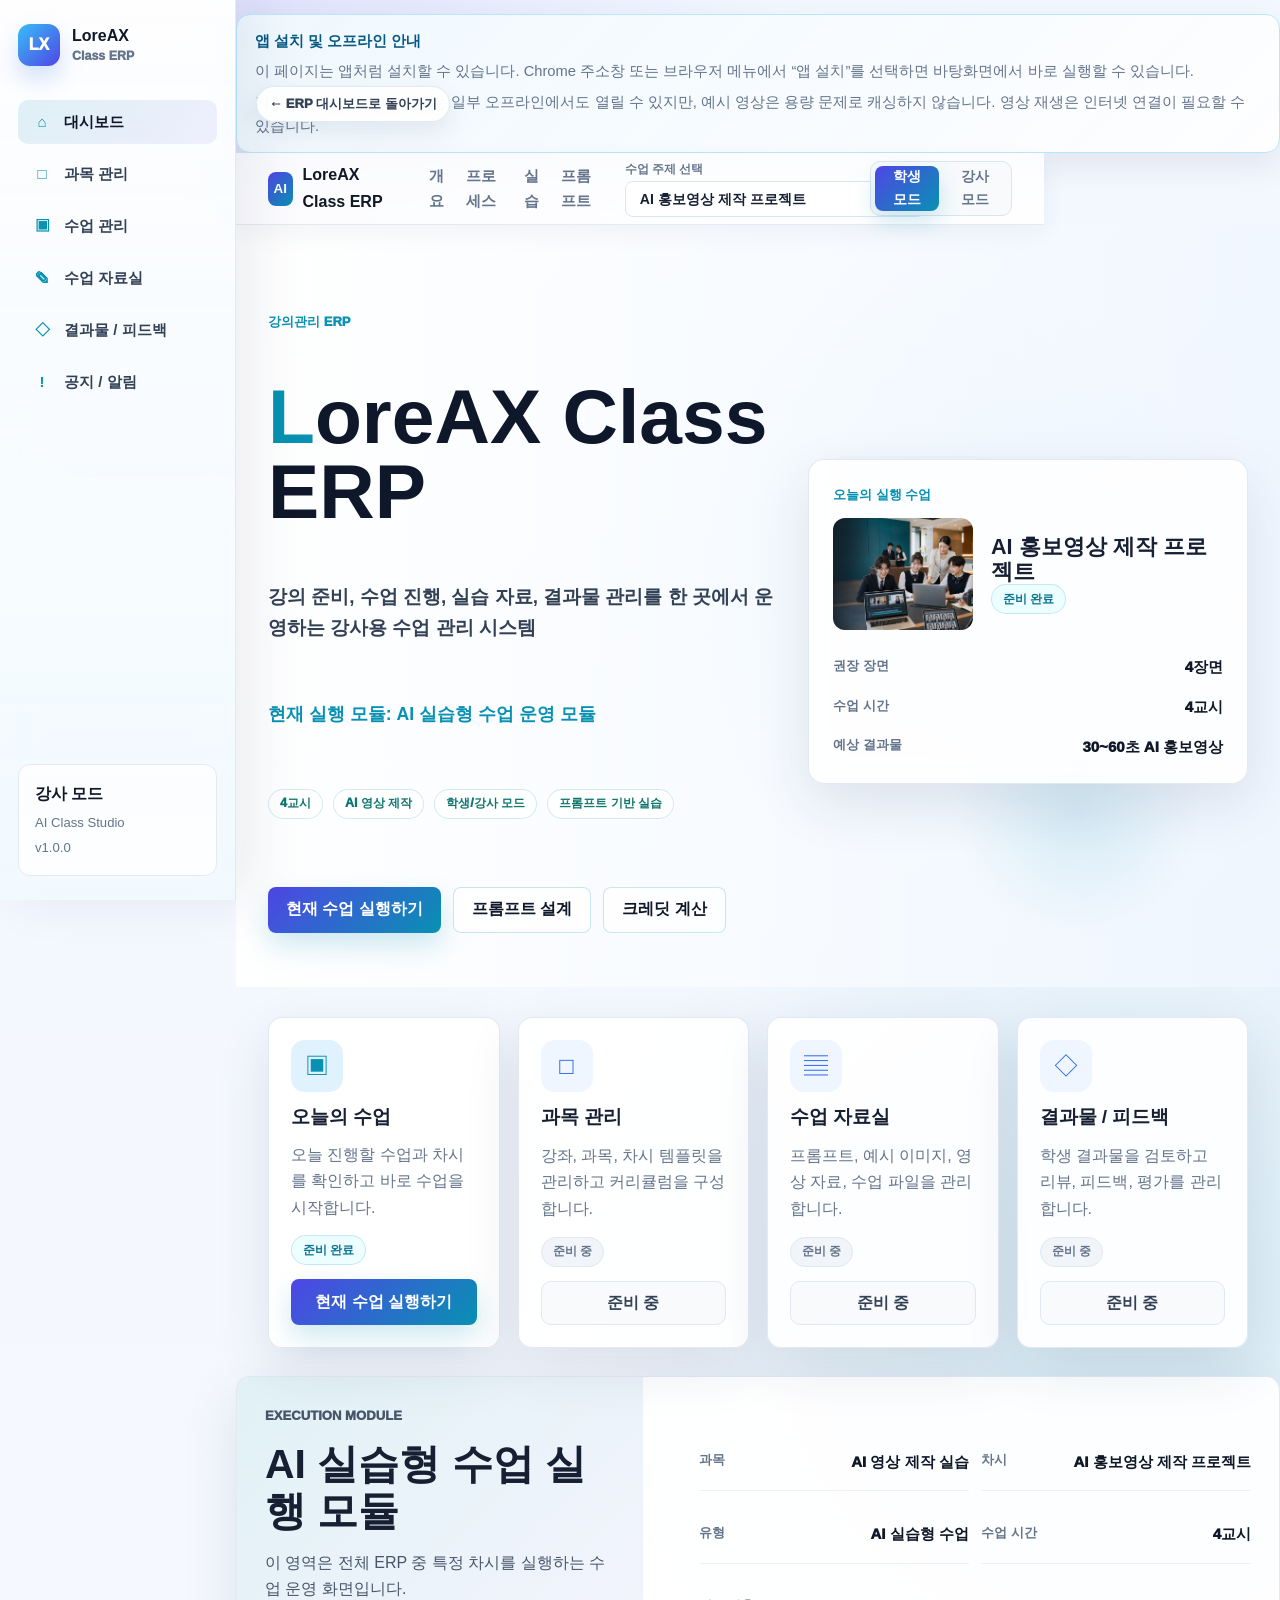
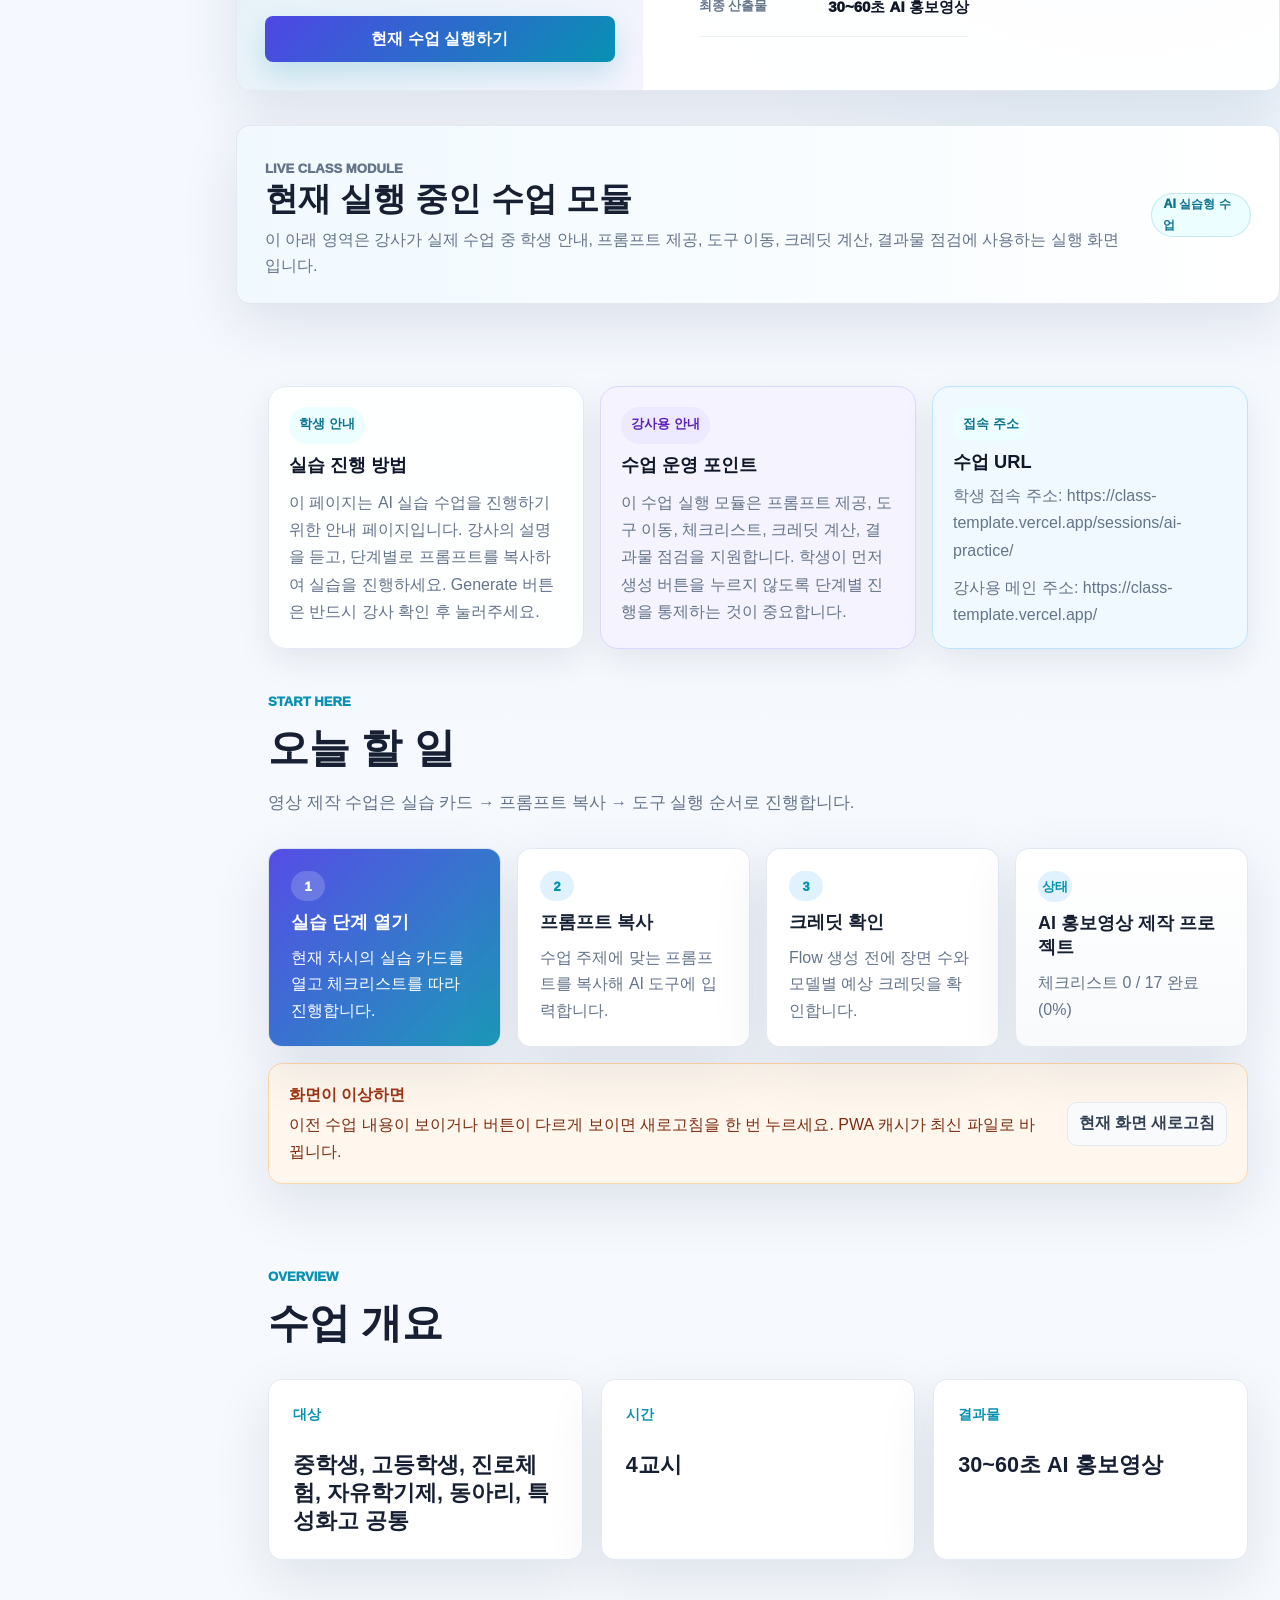
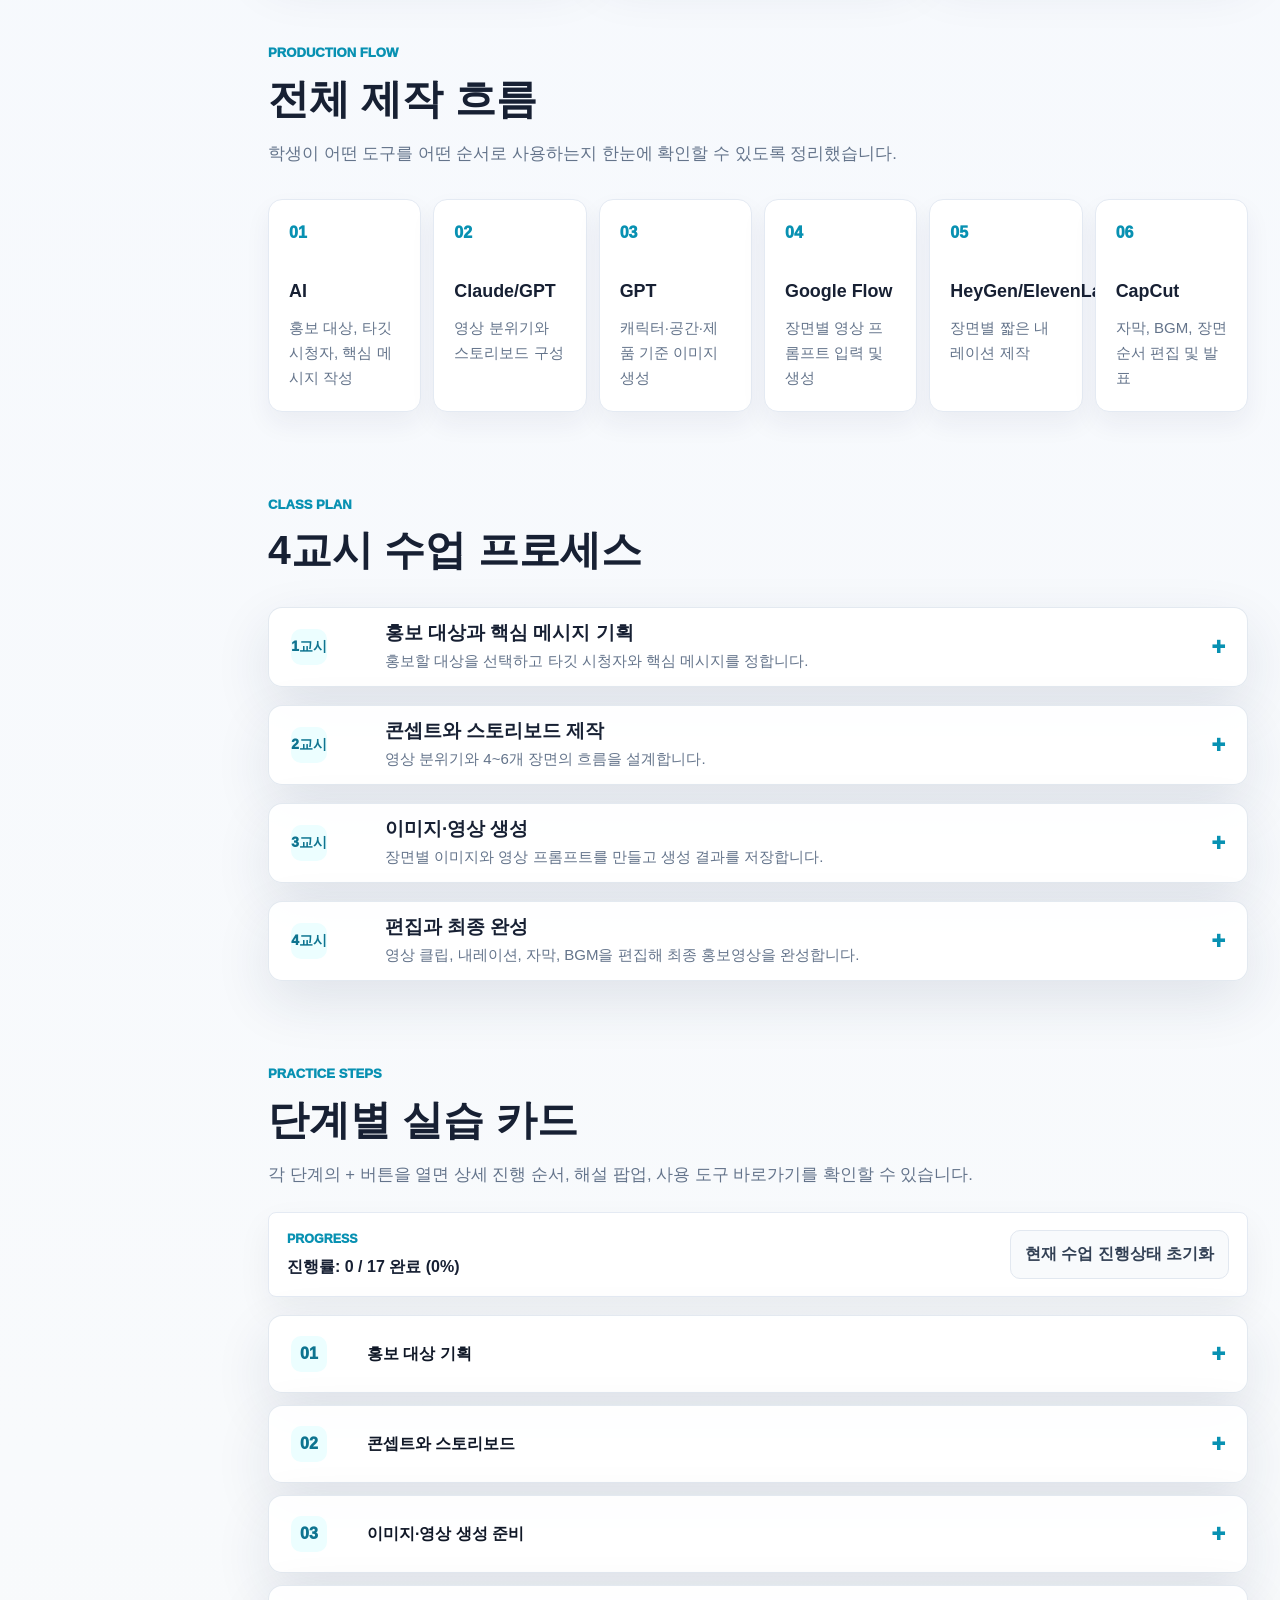
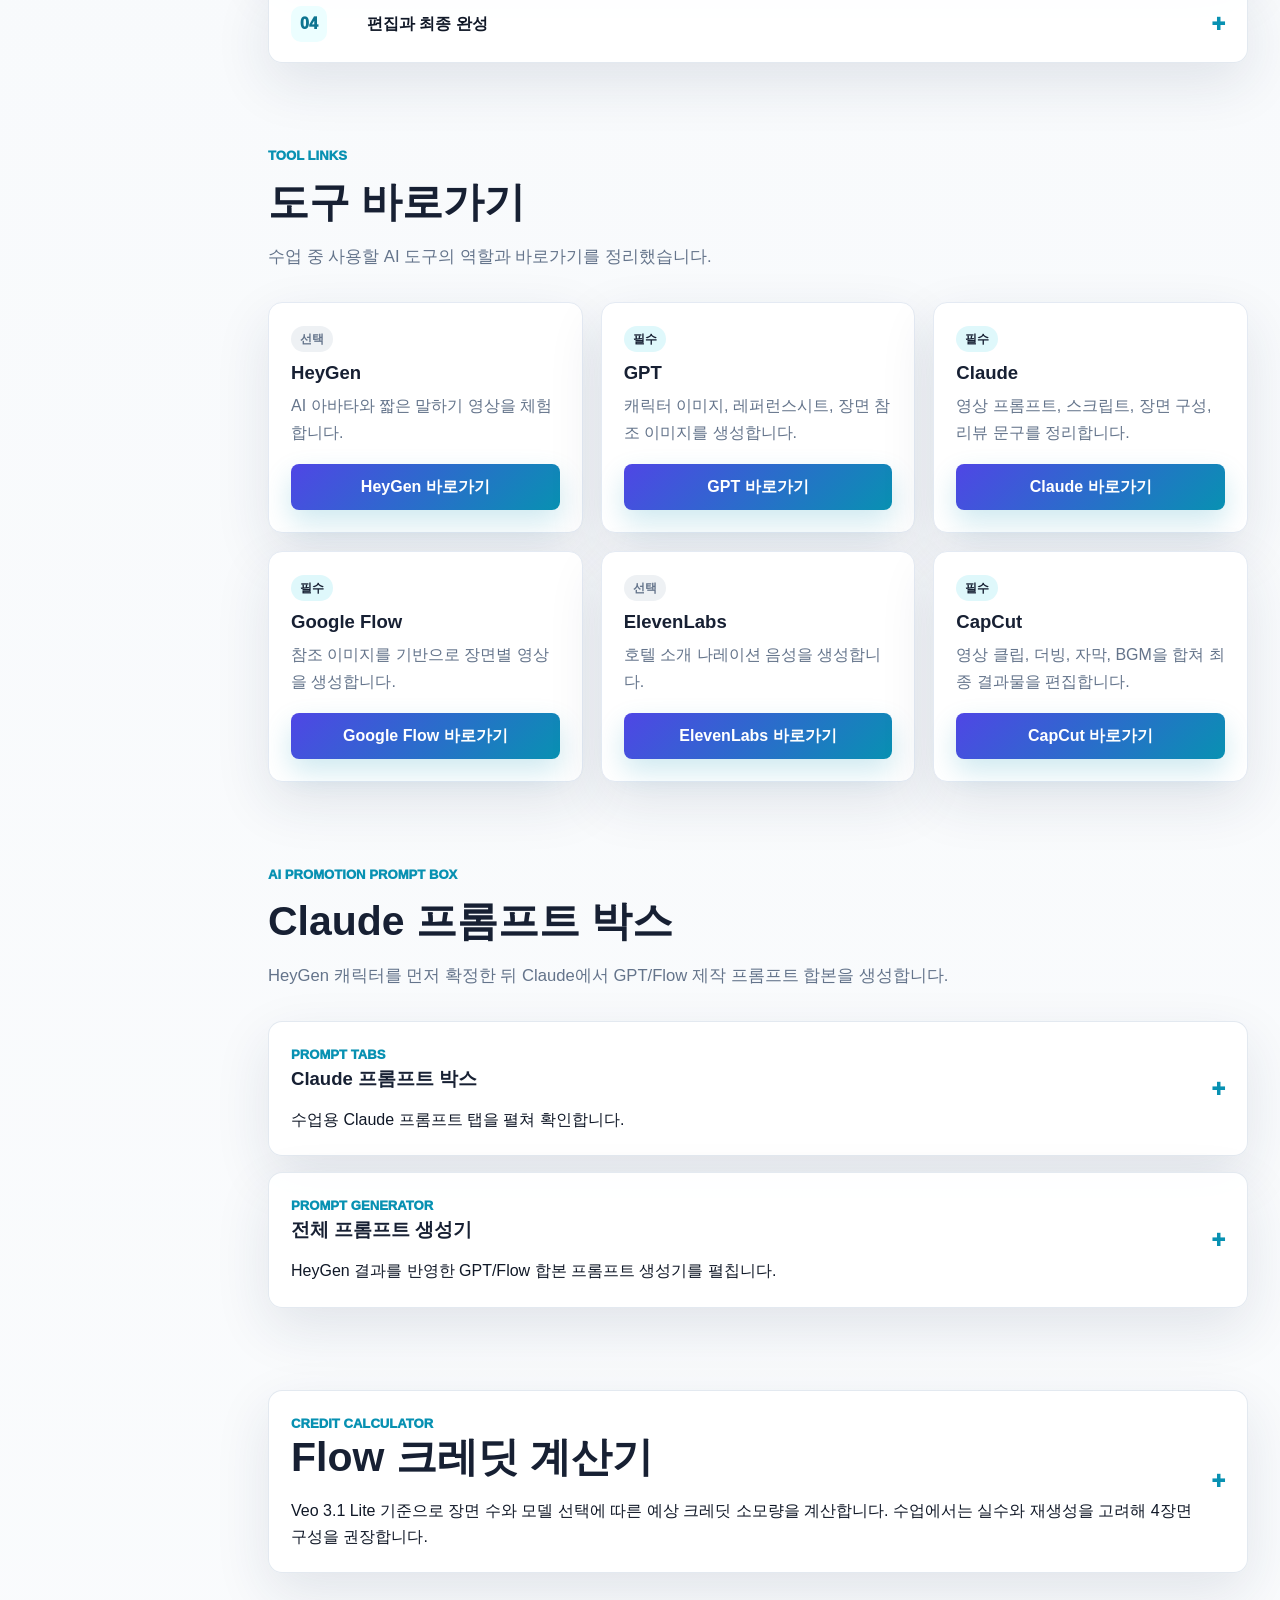
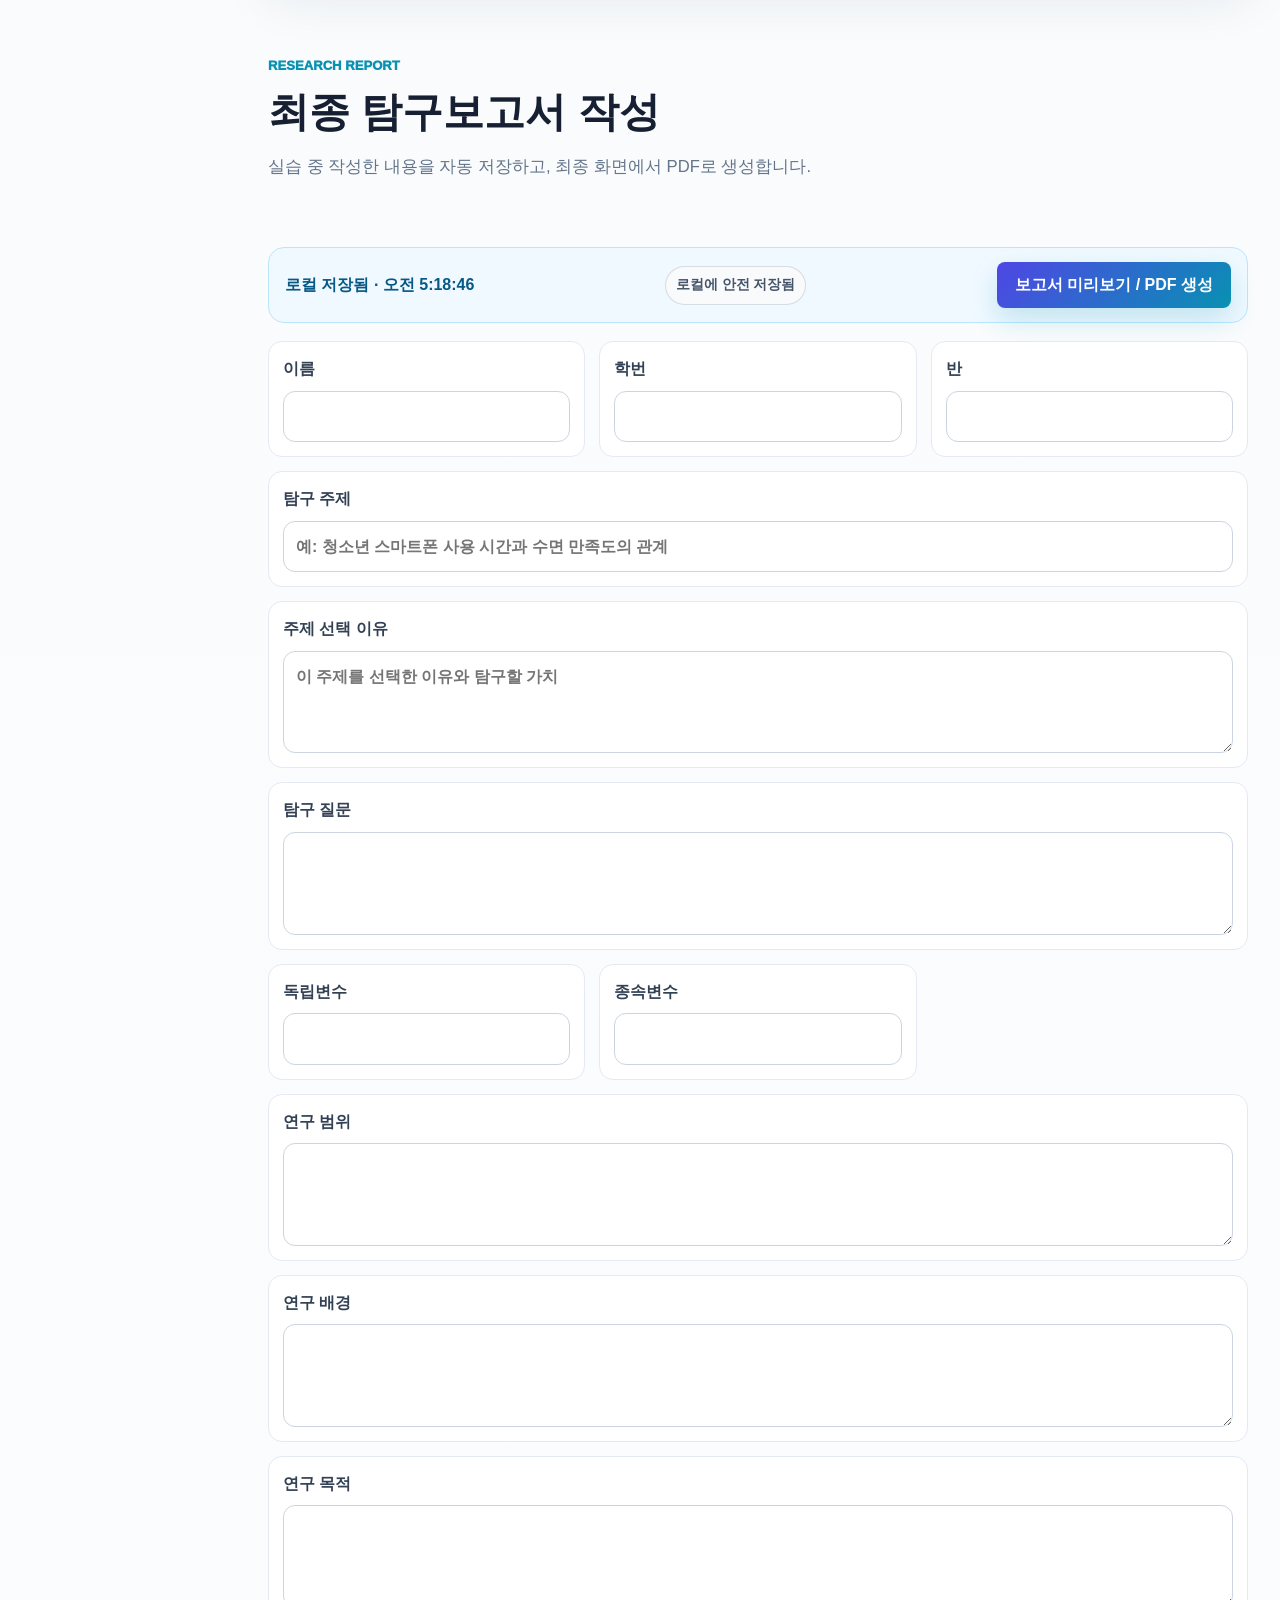
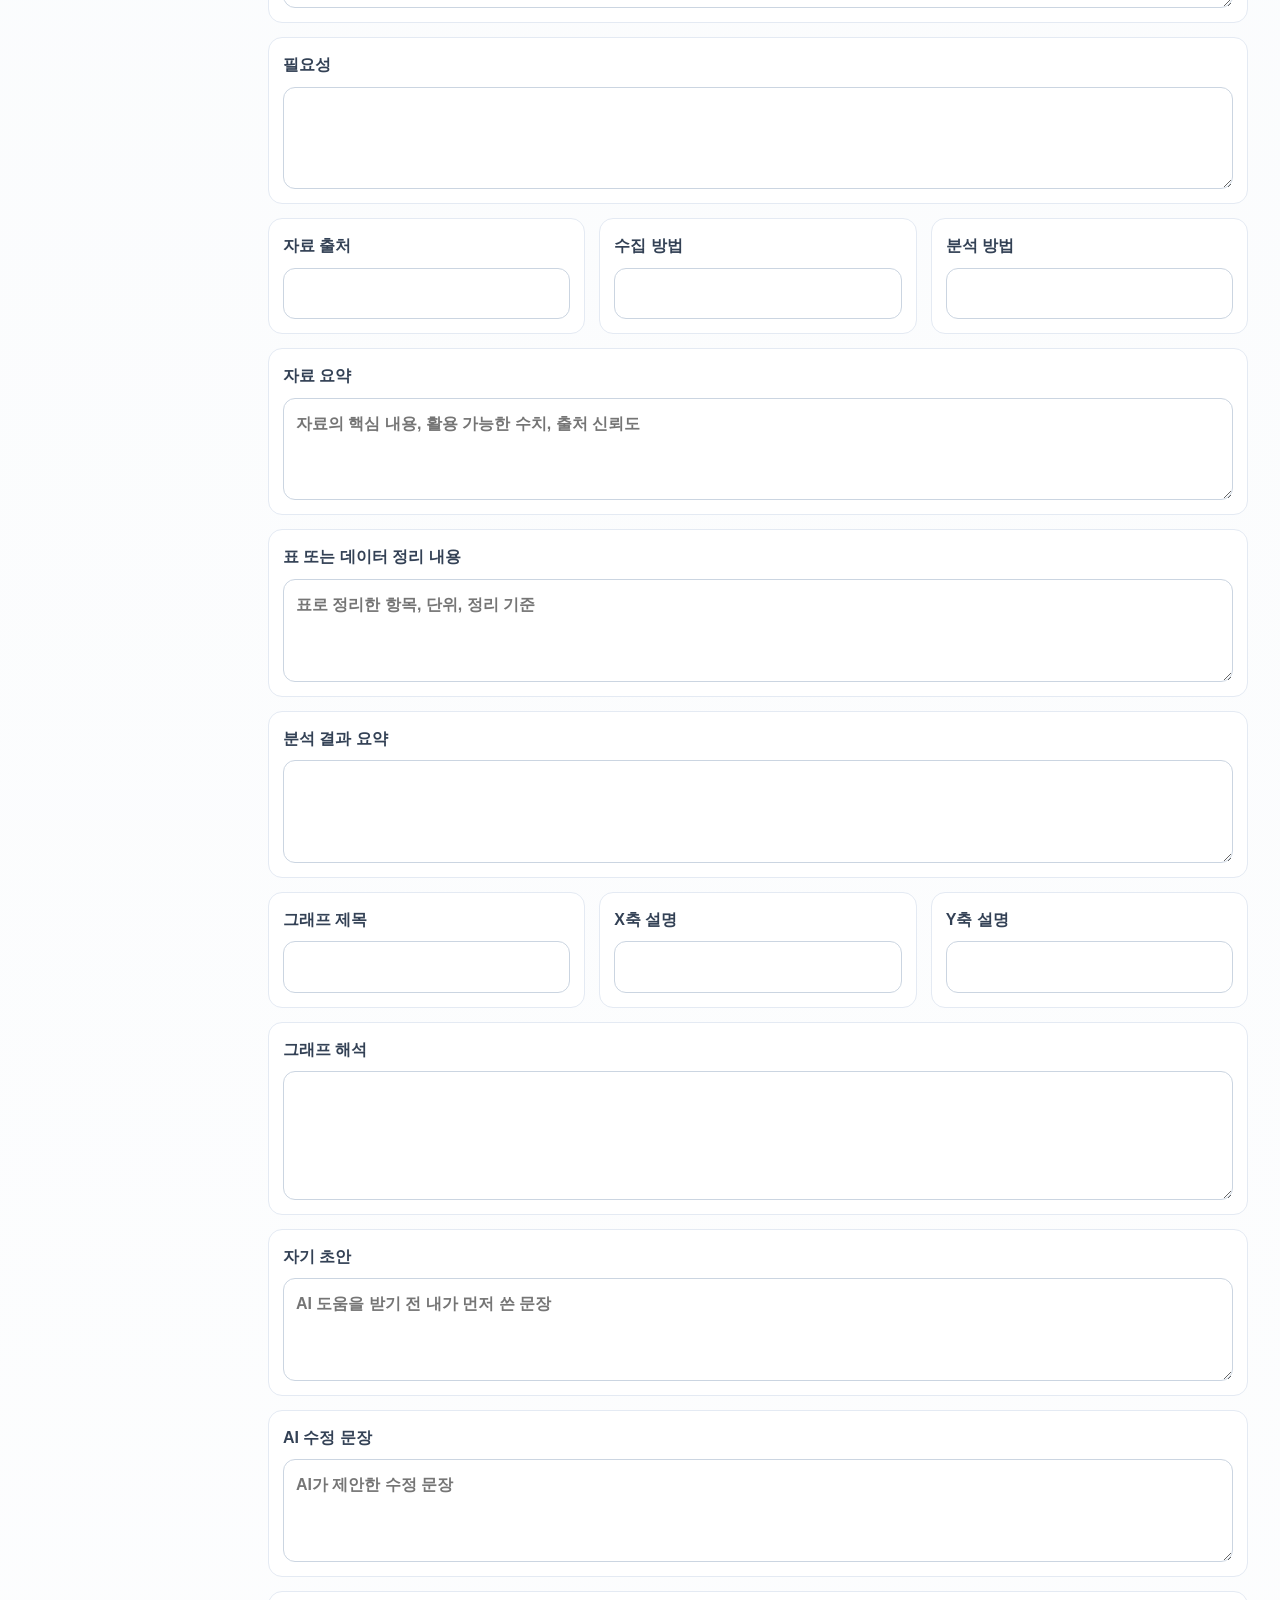
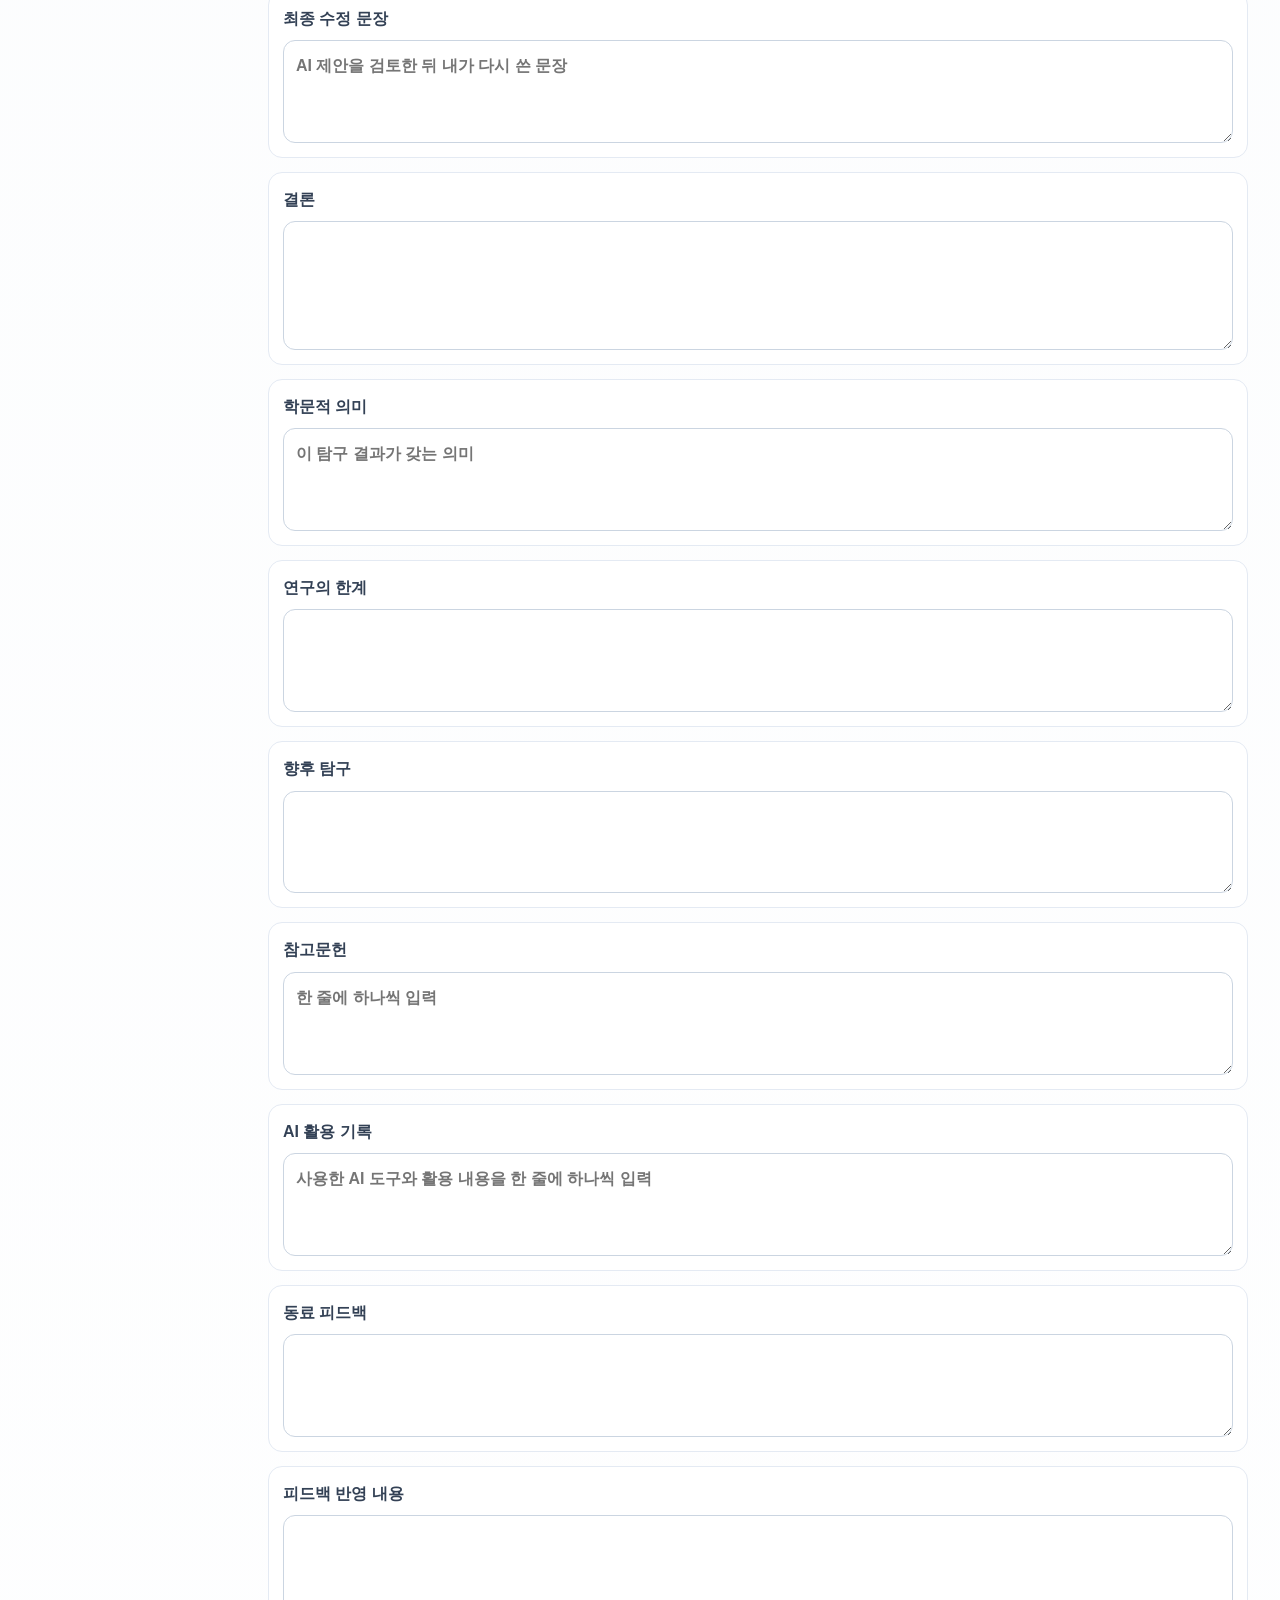
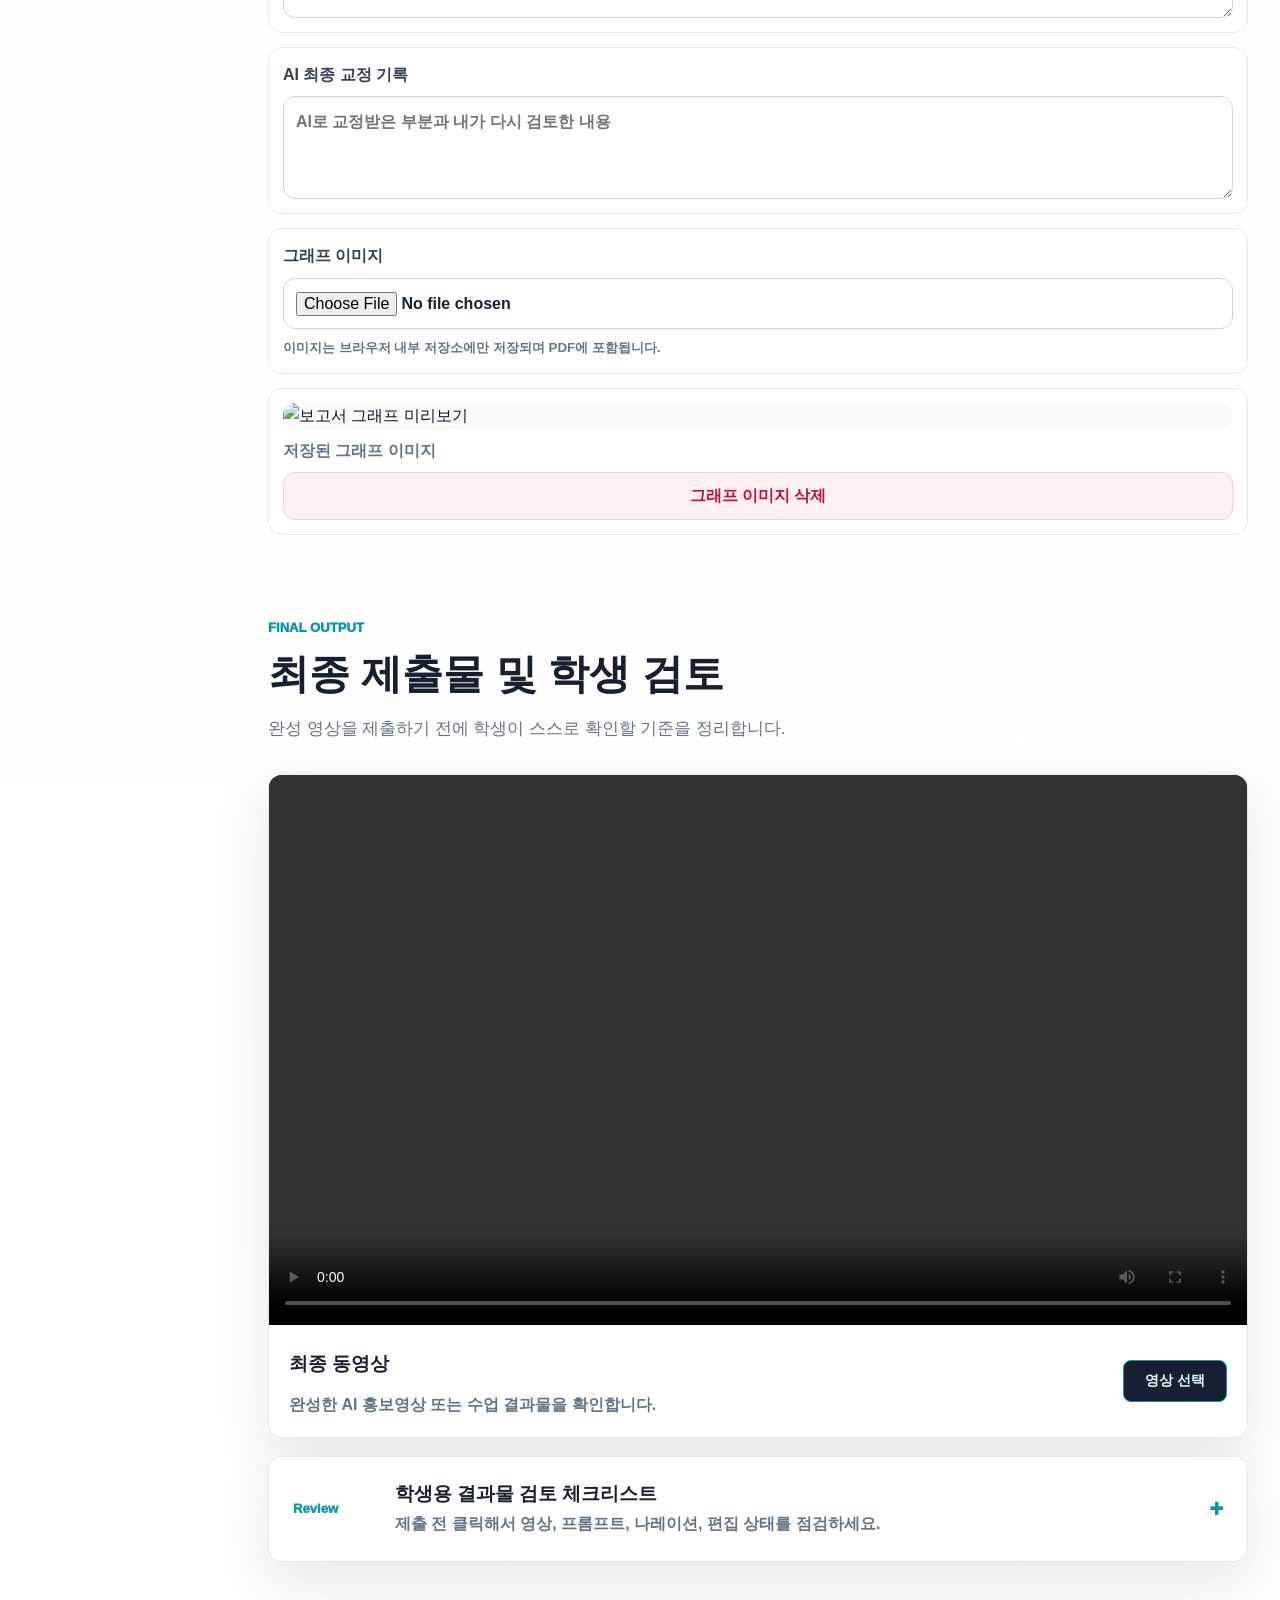
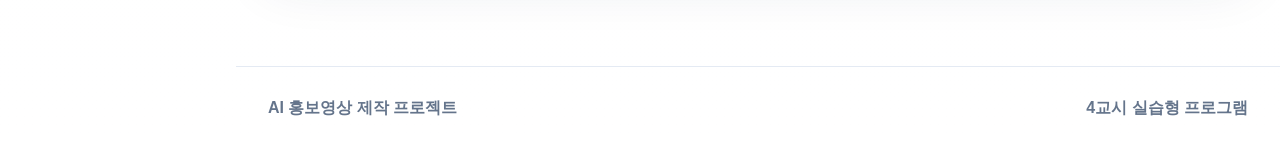
==== commit 62e35ccb: "Add tenant usage foundation" ====
--- a/sessions/ai-practice/index.html
+++ b/sessions/ai-practice/index.html
@@ -671,6 +671,8 @@
     <script src="../../lib/supabase-config.js?v=7"></script>
     <script src="../../vendor/supabase.min.js?v=7"></script>
     <script src="../../lib/loreax-supabase.js?v=7"></script>
+    <script src="../../lib/tenant-config.js?v=tenant-usage-1"></script>
+    <script src="../../lib/usage-tracker.js?v=tenant-usage-1"></script>
     <script src="./script.js?v=class-ready-7"></script>
   </body>
 </html>
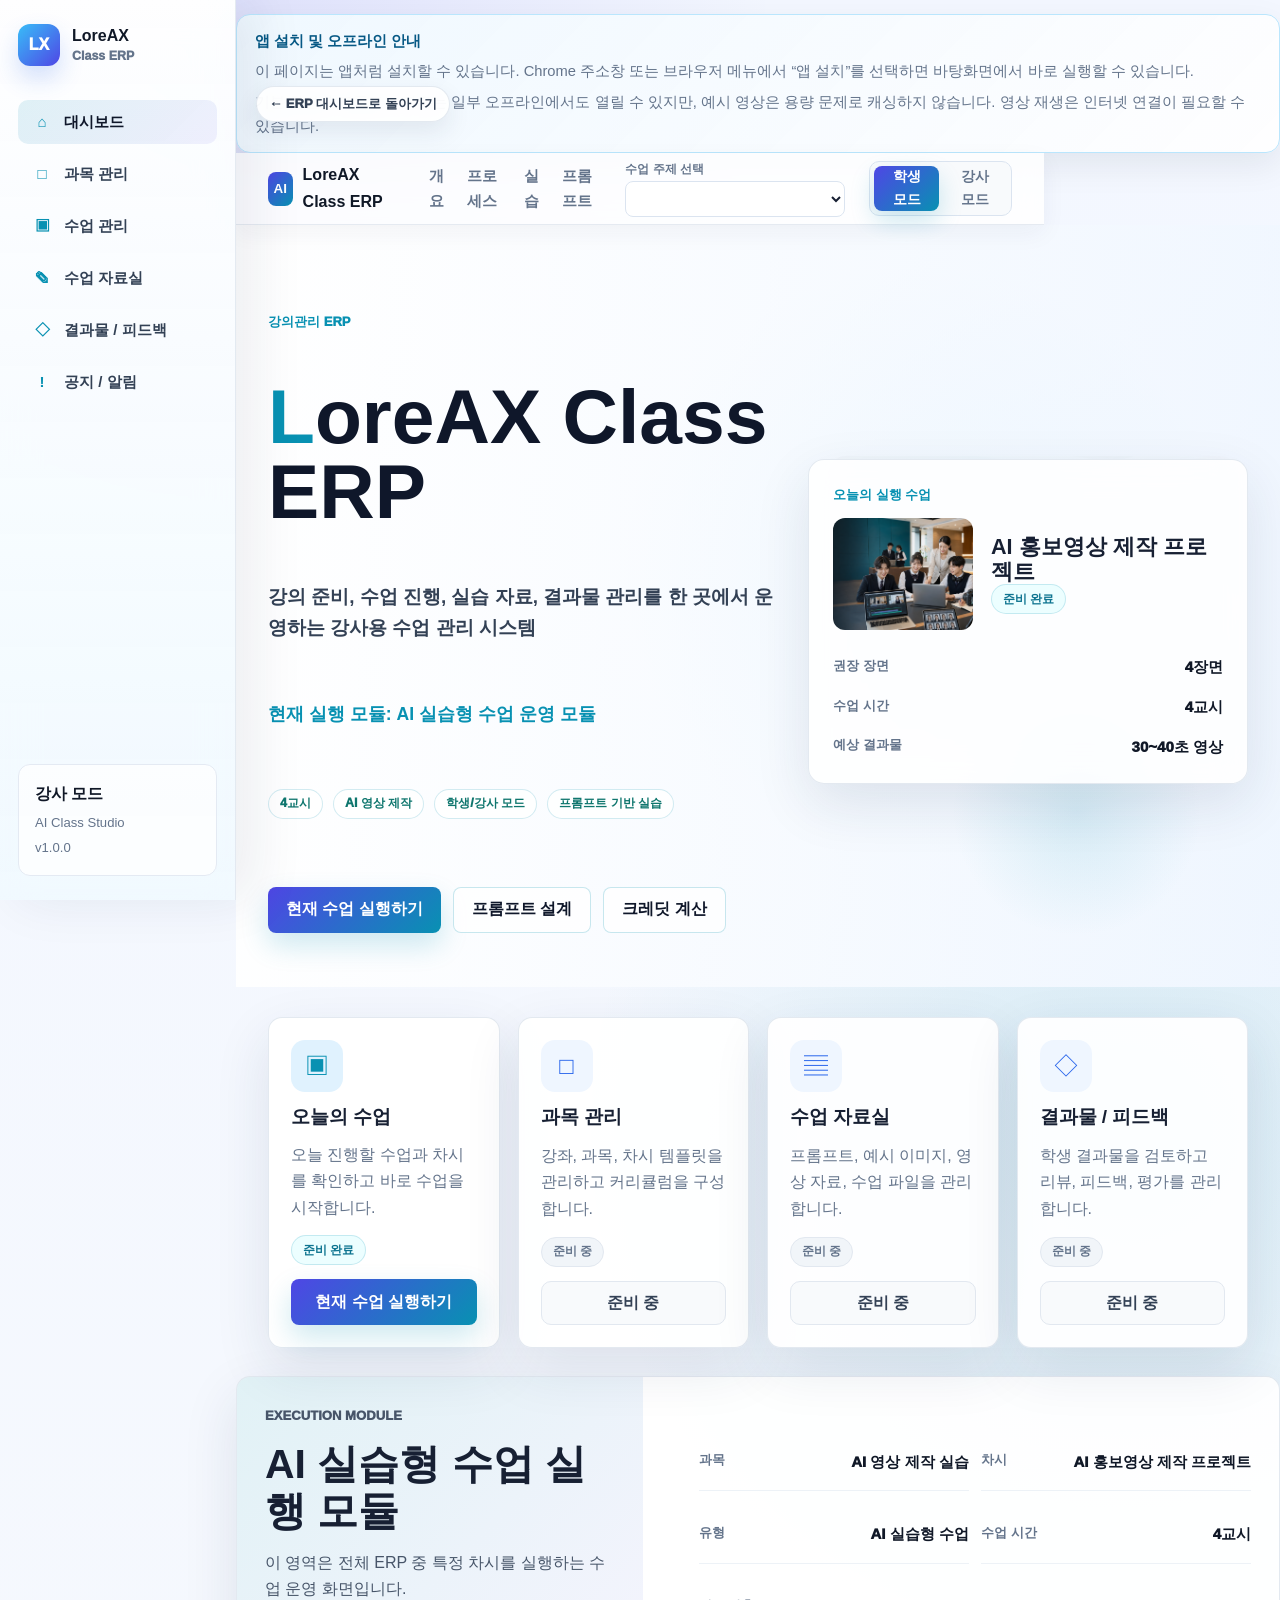
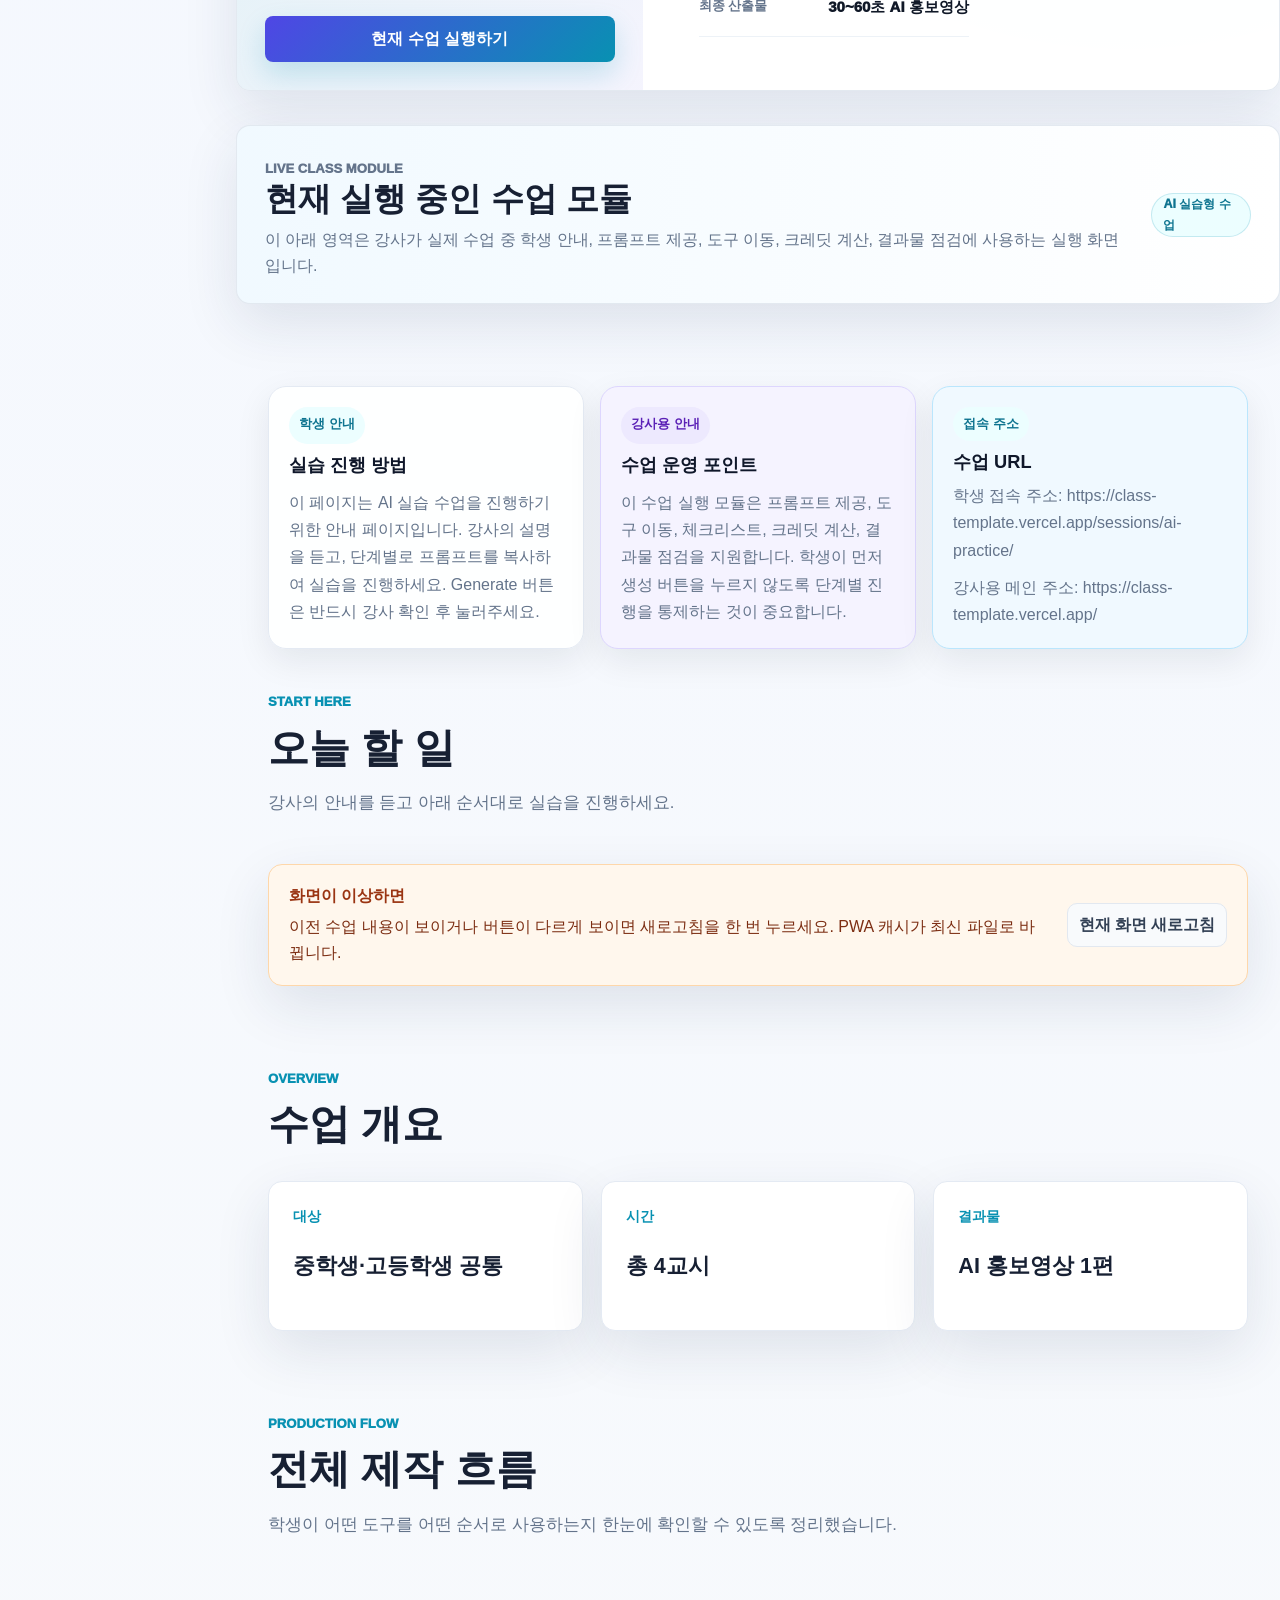
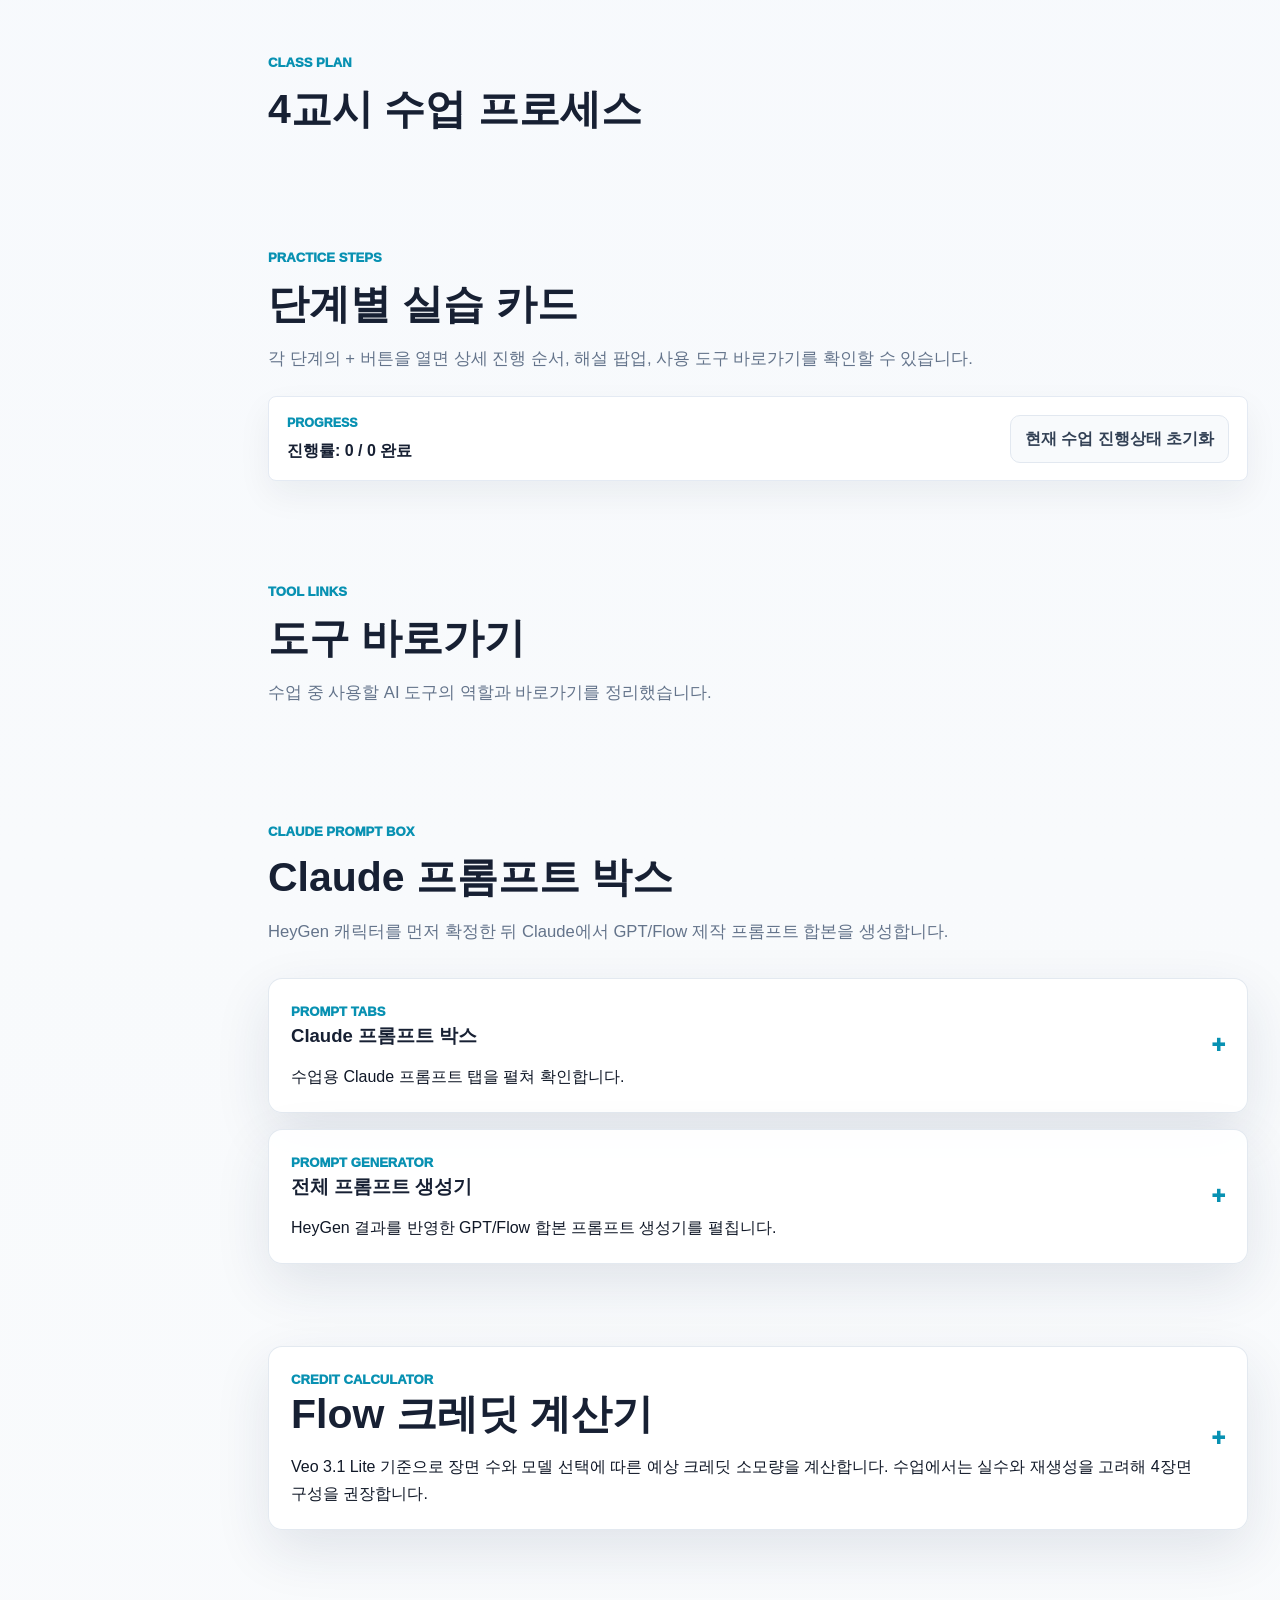
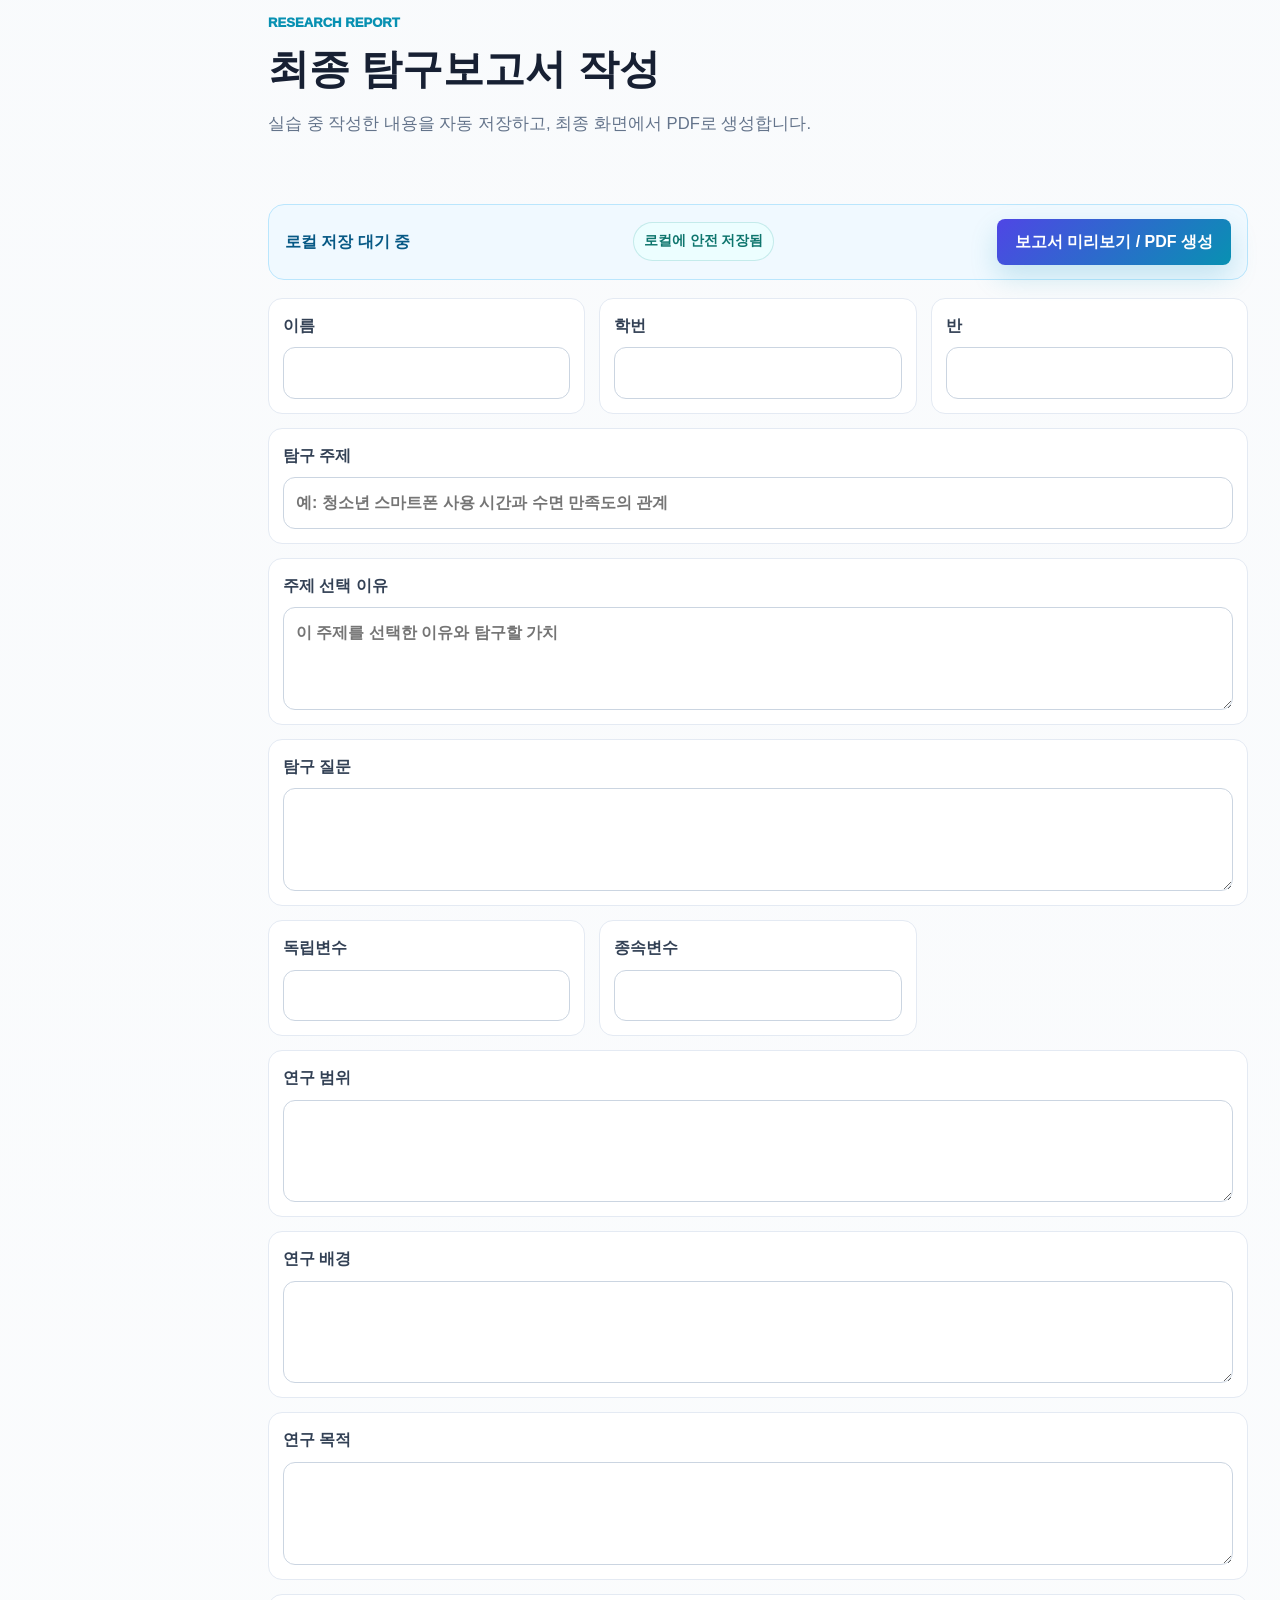
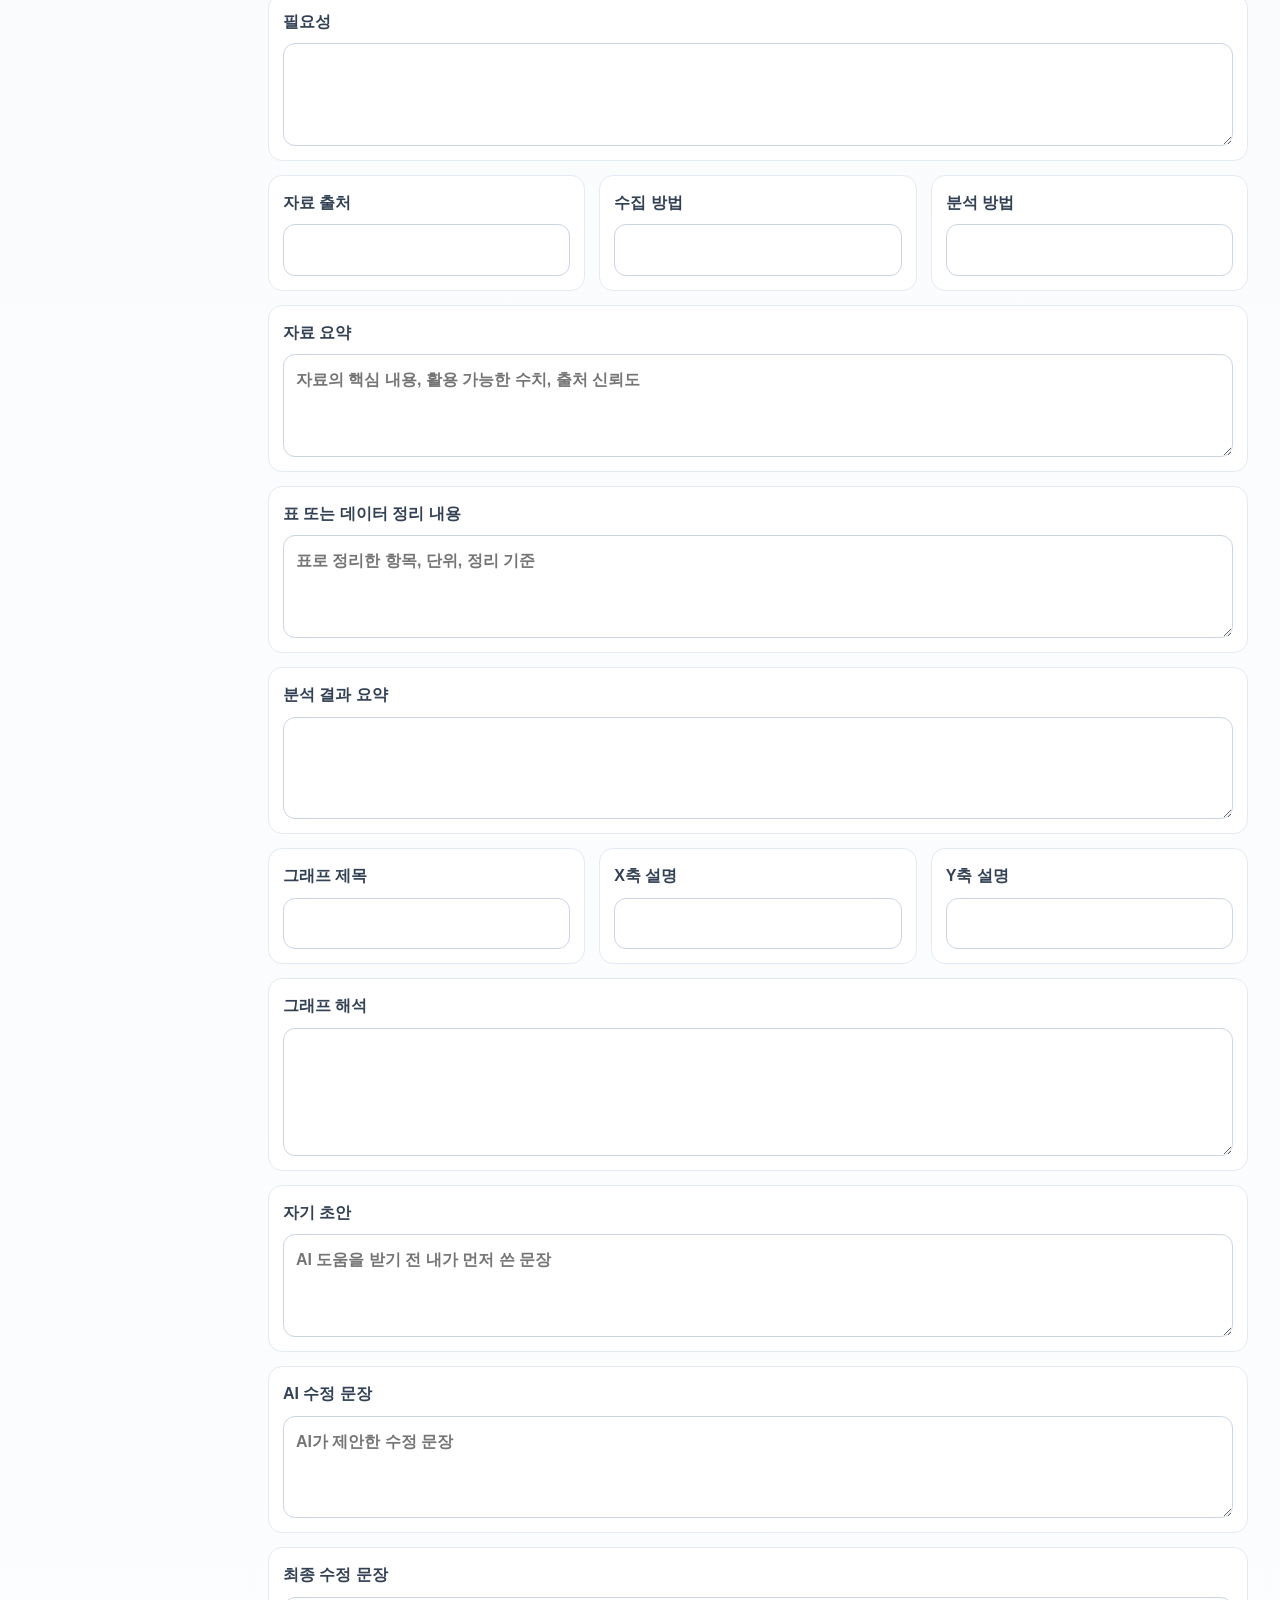
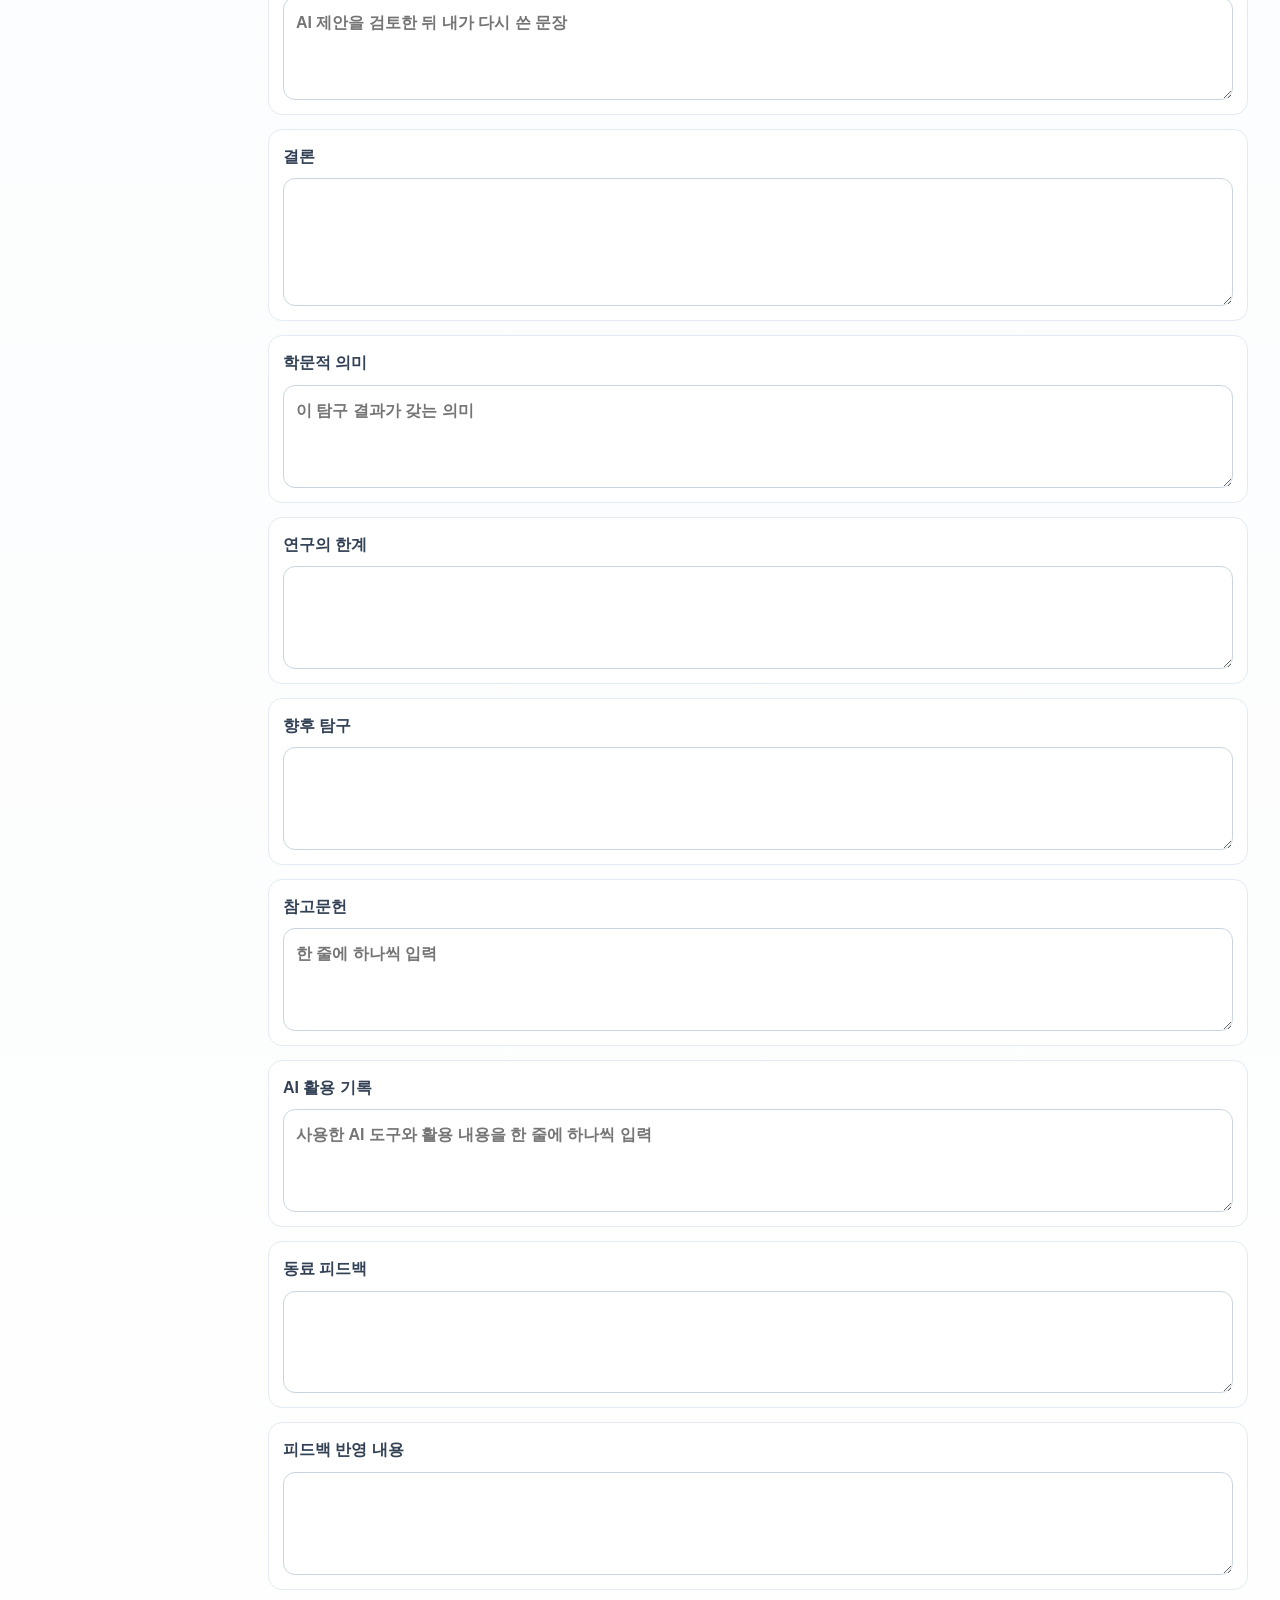
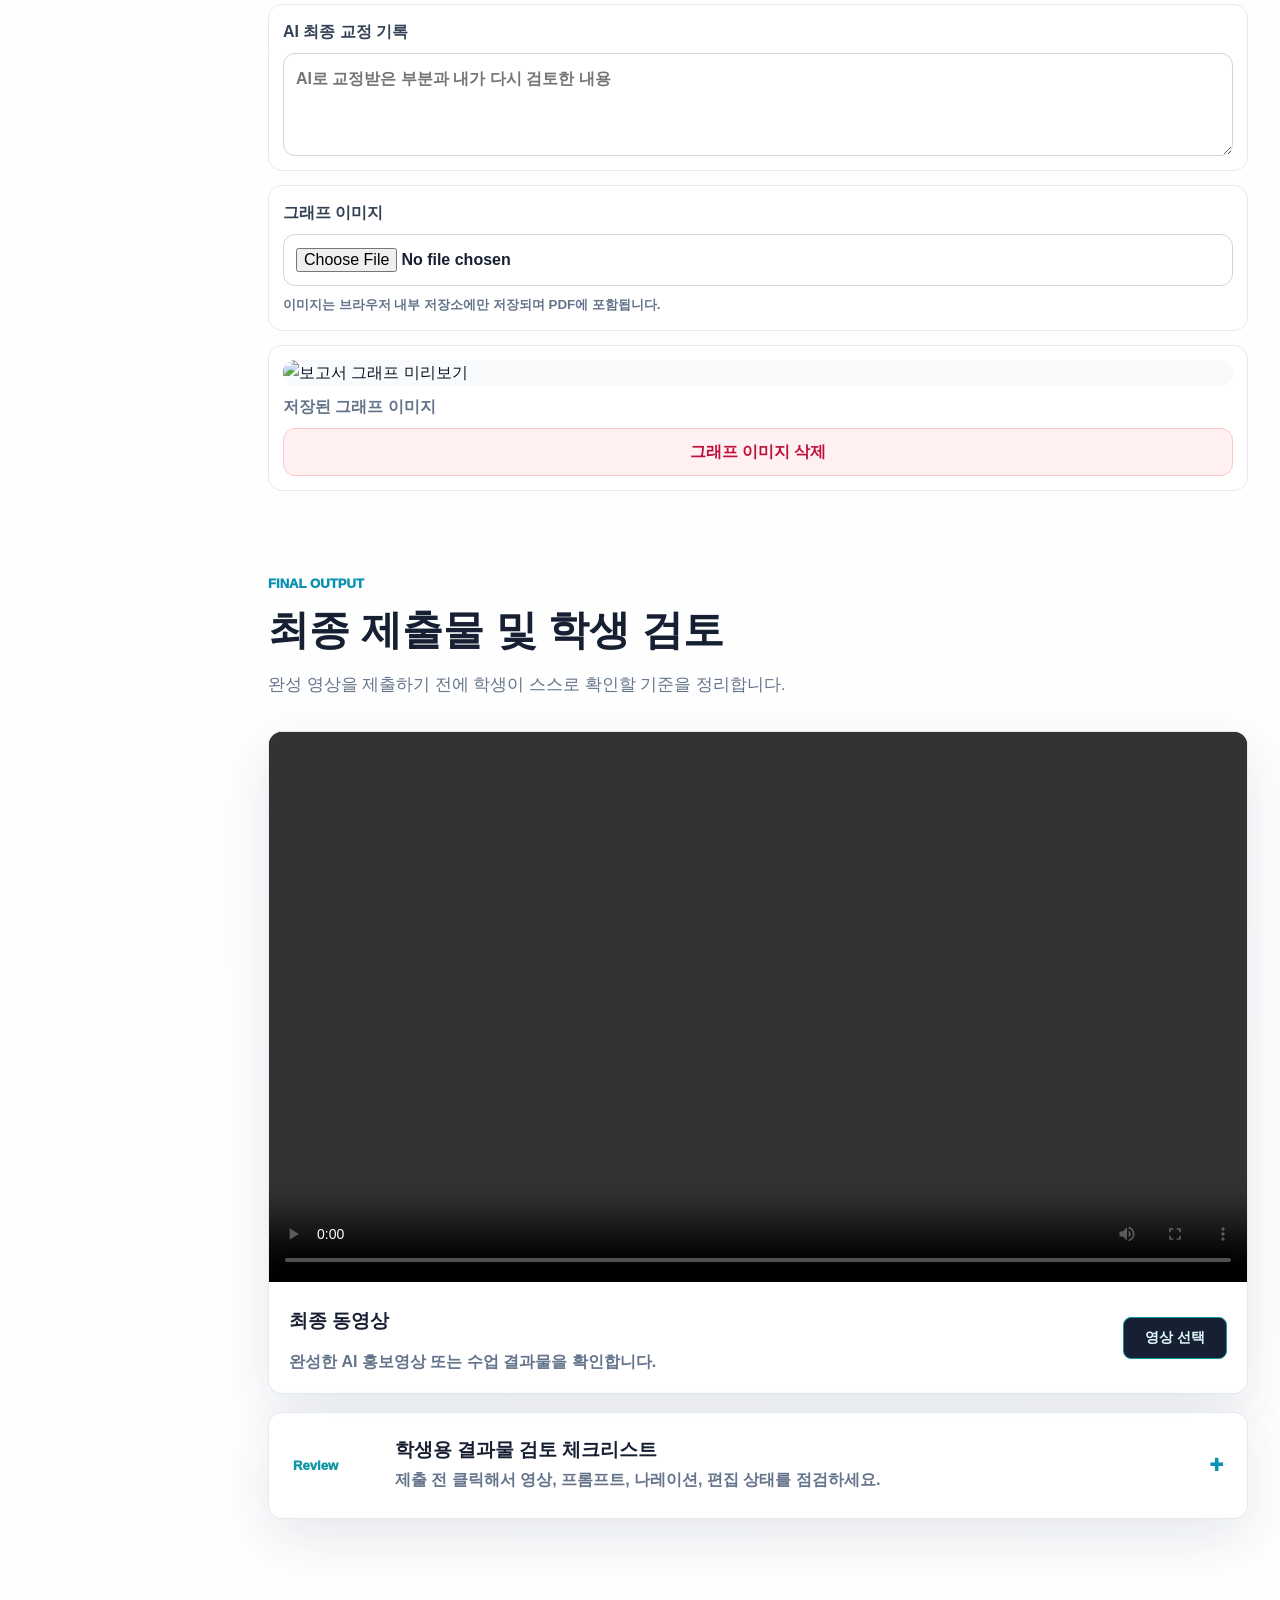
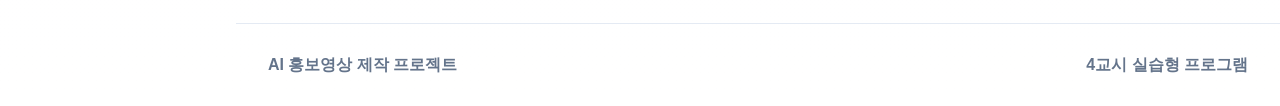
==== commit 3ea9e784: "Add sample tenant isolation" ====
--- a/sessions/ai-practice/index.html
+++ b/sessions/ai-practice/index.html
@@ -671,8 +671,8 @@
     <script src="../../lib/supabase-config.js?v=7"></script>
     <script src="../../vendor/supabase.min.js?v=7"></script>
     <script src="../../lib/loreax-supabase.js?v=7"></script>
-    <script src="../../lib/tenant-config.js?v=tenant-usage-1"></script>
-    <script src="../../lib/usage-tracker.js?v=tenant-usage-1"></script>
+    <script src="../../lib/tenant-config.js?v=tenant-usage-2"></script>
+    <script src="../../lib/usage-tracker.js?v=tenant-usage-2"></script>
     <script src="./script.js?v=class-ready-7"></script>
   </body>
 </html>
